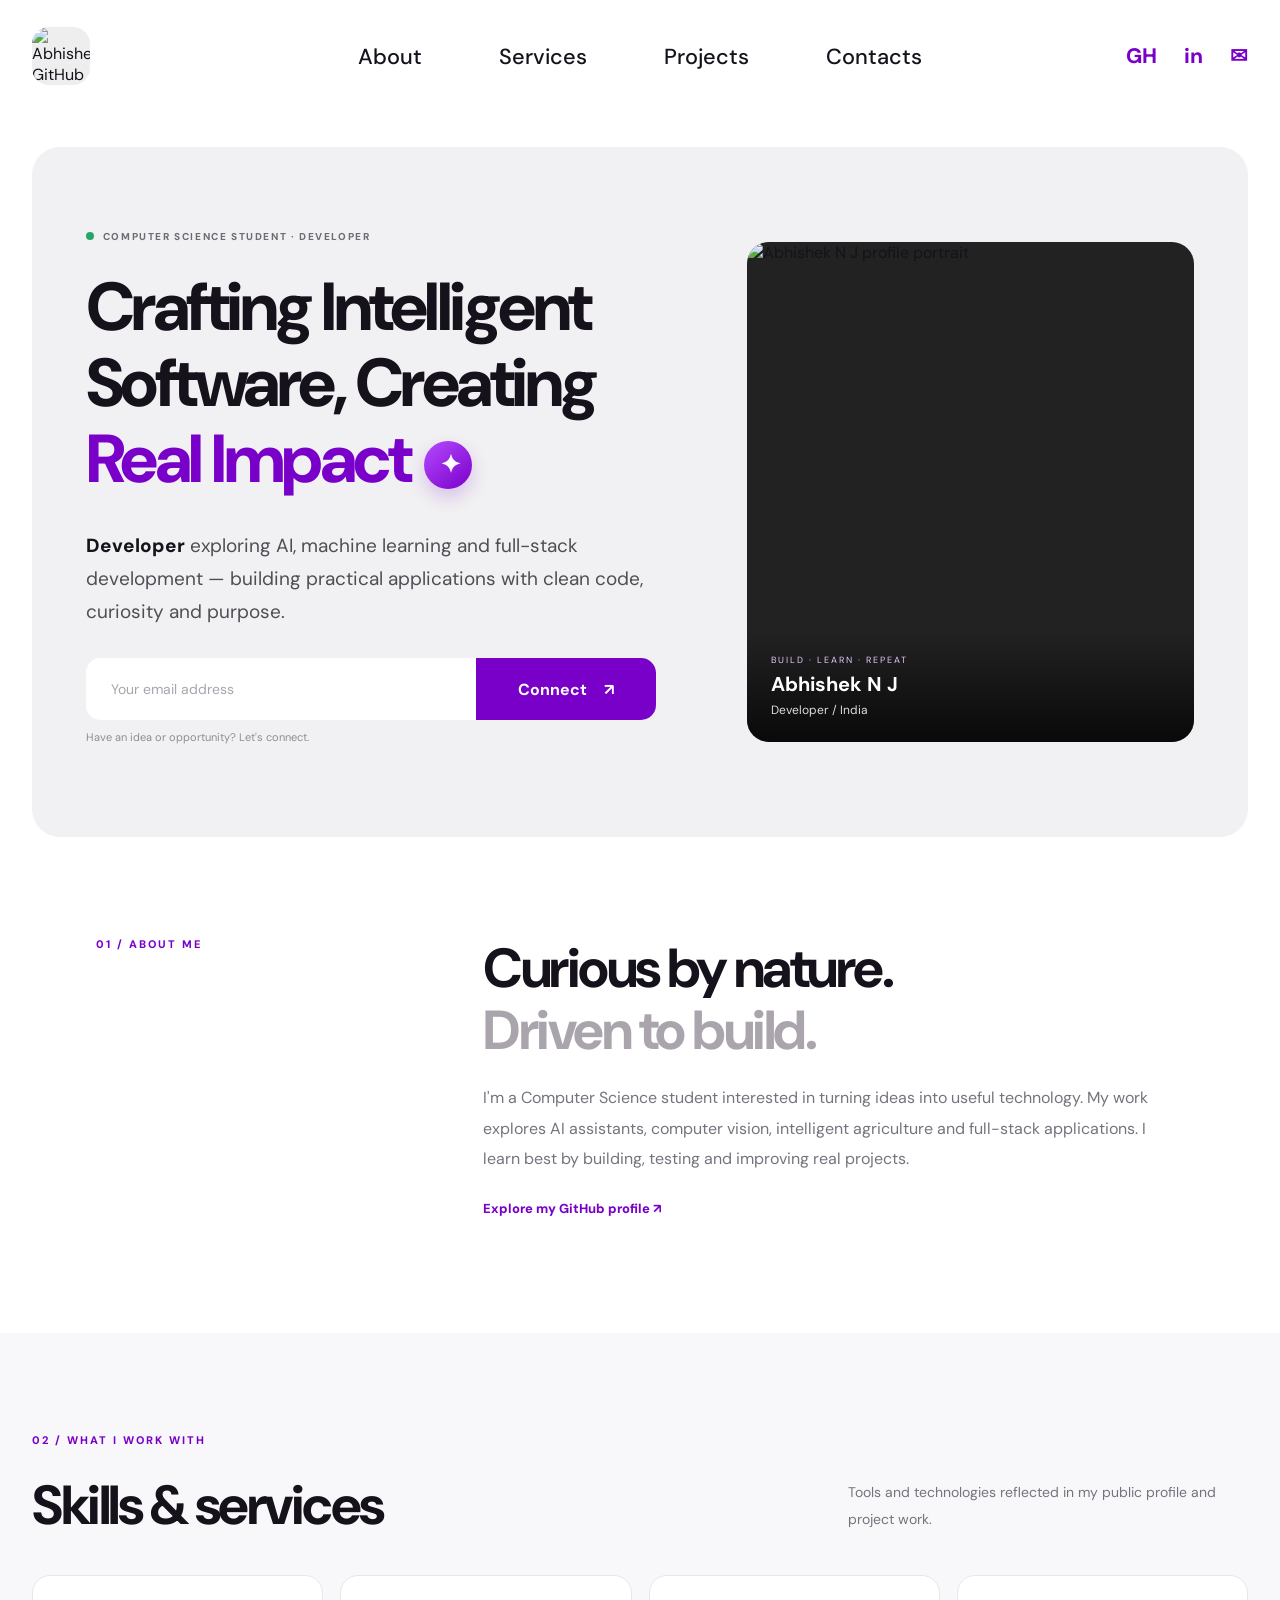
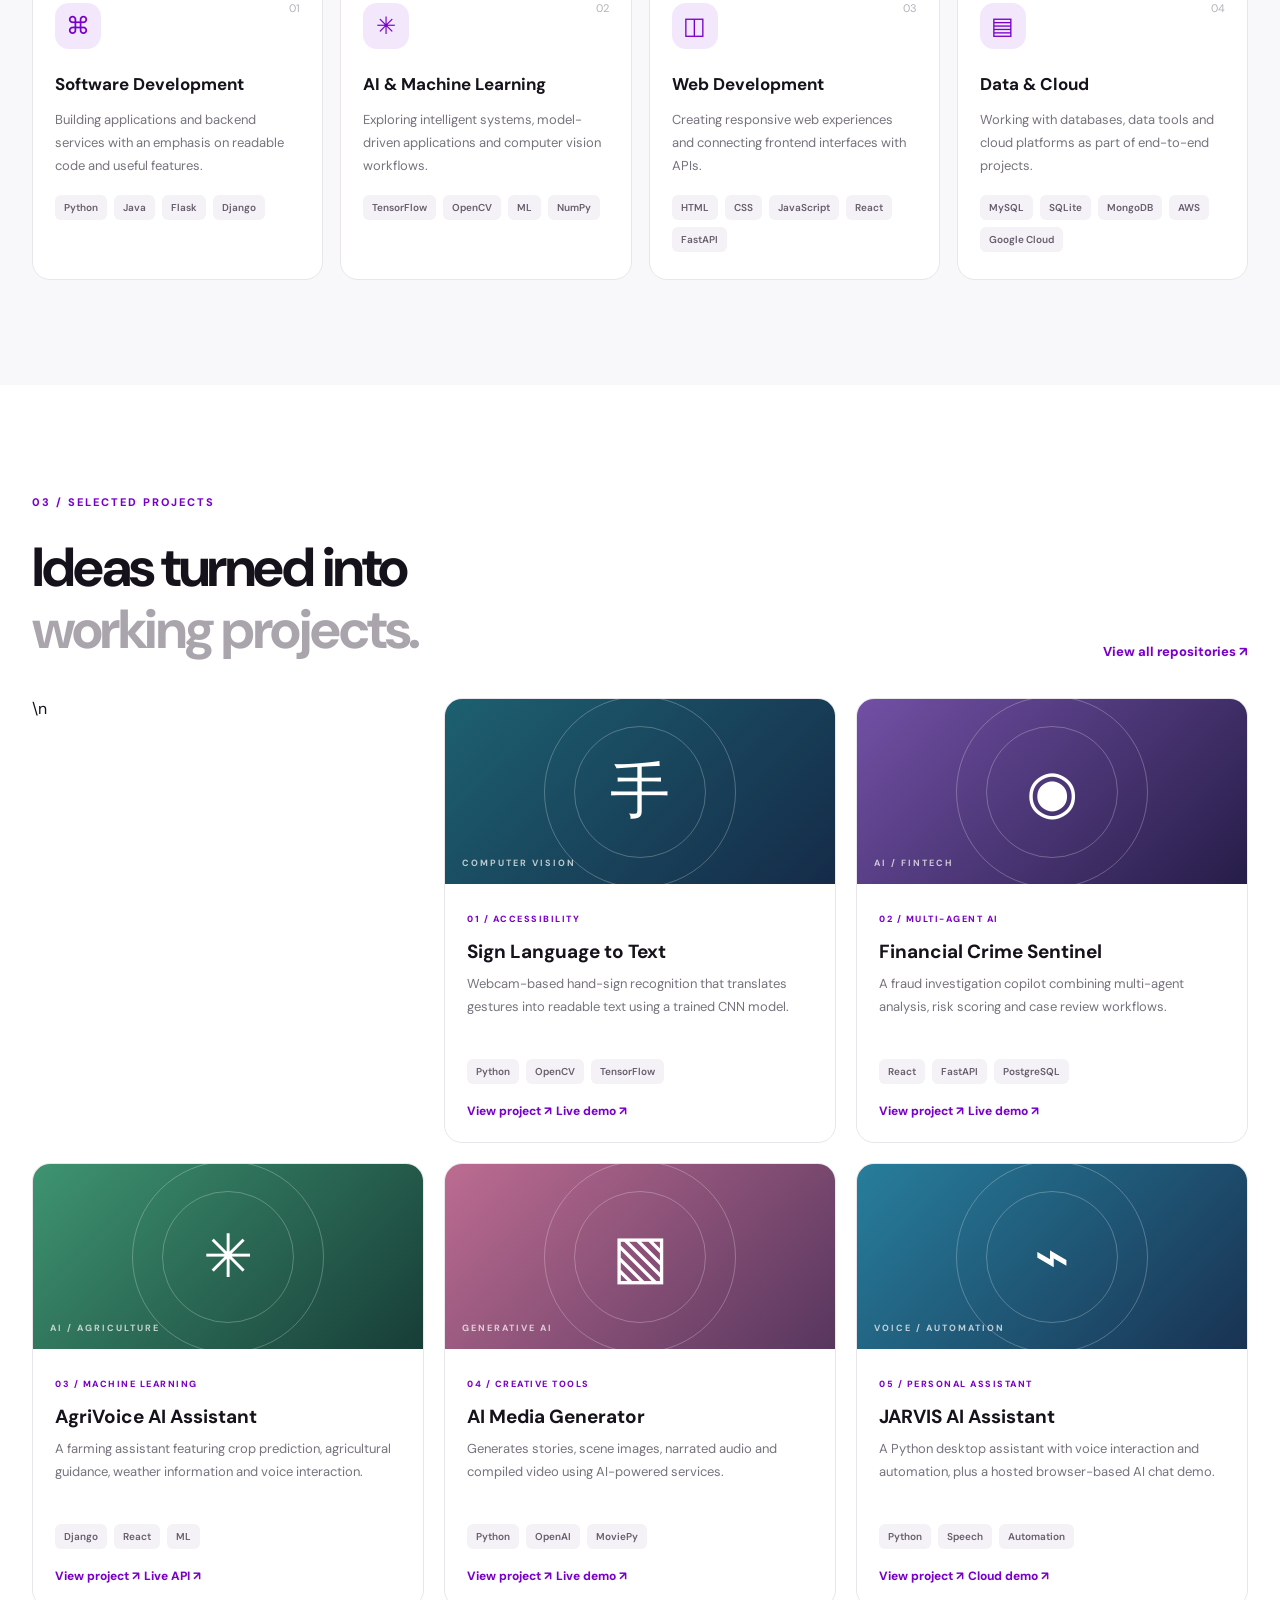
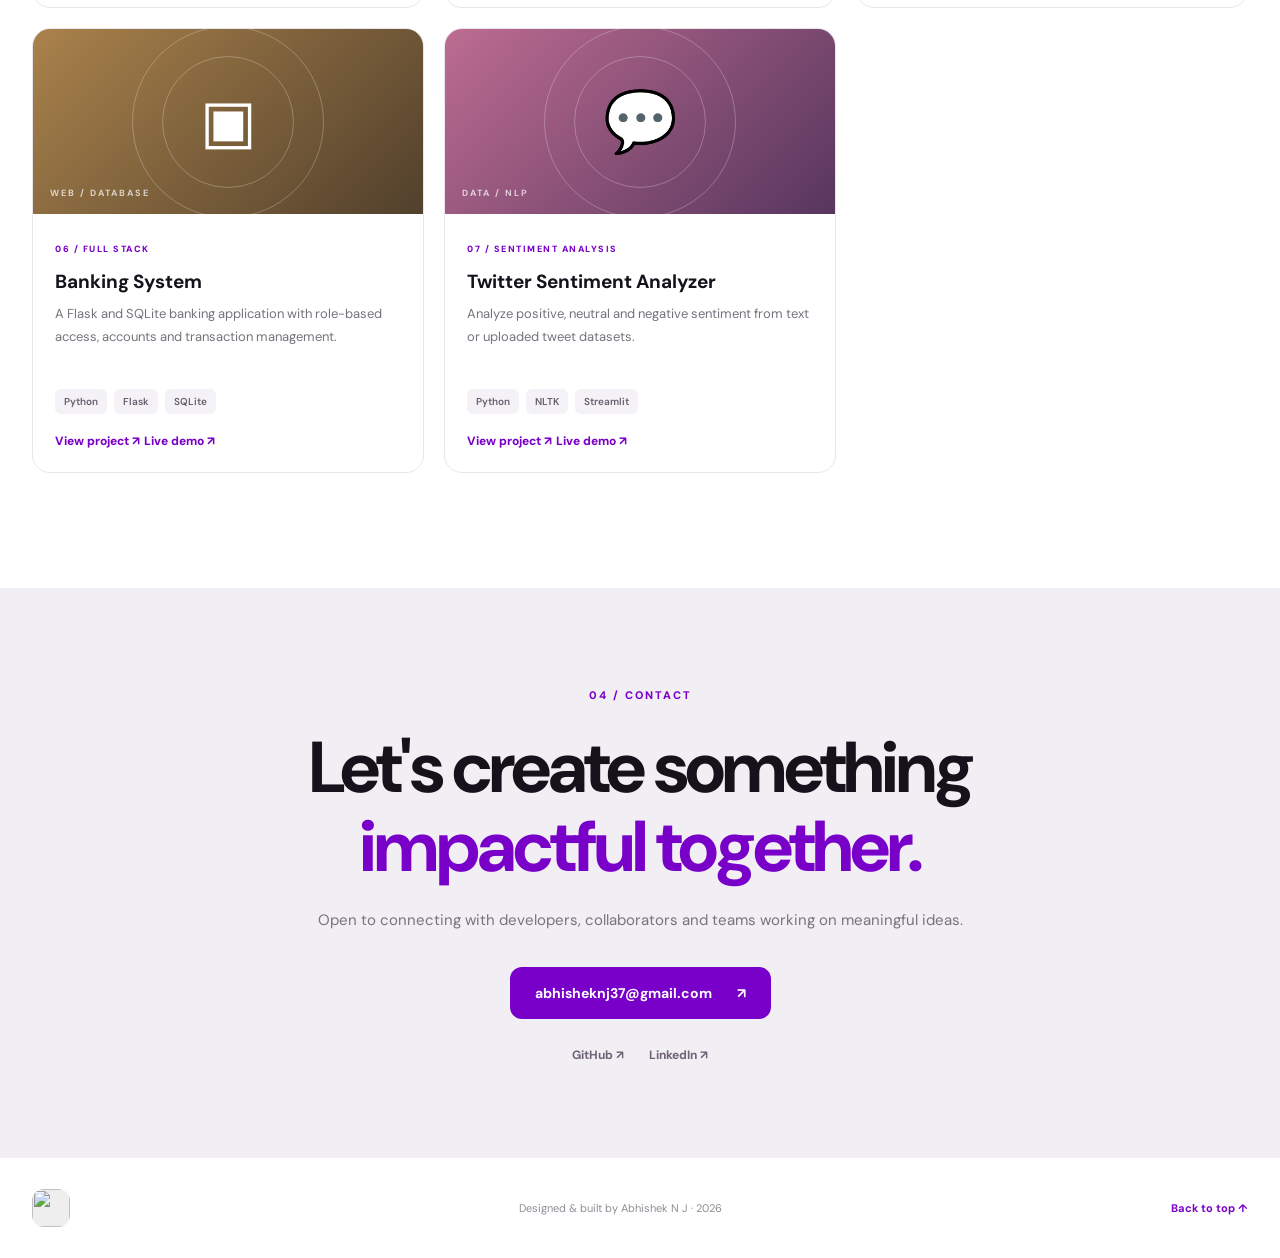
==== index.html @ c2c5f25c "Add live JARVIS cloud chat demo to portfolio" ====
<!DOCTYPE html>
<html lang="en">
<head>
  <meta charset="UTF-8">
  <meta name="viewport" content="width=device-width, initial-scale=1.0">
  <meta name="theme-color" content="#ffffff">
  <meta name="description" content="Abhishek N J — Computer Science student and developer building AI-powered applications and useful software.">
  <title>Abhishek N J — Developer Portfolio</title>
  <link rel="preconnect" href="https://fonts.googleapis.com">
  <link rel="preconnect" href="https://fonts.gstatic.com" crossorigin>
  <link href="https://fonts.googleapis.com/css2?family=DM+Sans:wght@400;500;600;700;800&display=swap" rel="stylesheet">
  <link rel="stylesheet" href="style.css">
</head>
<body>
<header class="site-header">
  <nav class="nav container">
    <a class="avatar-link" href="#home" aria-label="Home"><img src="https://github.com/abhisheknj37.png" alt="Abhishek GitHub profile picture"></a>
    <button class="menu-toggle" id="menuToggle" aria-label="Toggle navigation">☰</button>
    <div class="nav-links" id="navLinks">
      <a href="#about">About</a><a href="#services">Services</a><a href="#projects">Projects</a><a href="#contact">Contacts</a>
    </div>
    <div class="social-links">
      <a href="https://github.com/abhisheknj37" target="_blank" rel="noreferrer" aria-label="GitHub">GH</a>
      <a href="https://www.linkedin.com/in/abhishek-n-j-4918b7273/" target="_blank" rel="noreferrer" aria-label="LinkedIn">in</a>
      <a href="mailto:abhisheknj37@gmail.com" aria-label="Email">✉</a>
    </div>
  </nav>
</header>
<main>
  <section class="hero container" id="home">
    <div class="hero-copy">
      <div class="availability"><span></span> COMPUTER SCIENCE STUDENT · DEVELOPER</div>
      <h1>Crafting Intelligent<br>Software, Creating<br><em>Real Impact</em><span class="sparkle">✦</span></h1>
      <p class="intro"><strong>Developer</strong> exploring AI, machine learning and full-stack development — building practical applications with clean code, curiosity and purpose.</p>
      <form class="connect-form" id="connectForm">
        <label class="sr-only" for="emailInput">Your email address</label>
        <input id="emailInput" type="email" placeholder="Your email address" required>
        <button type="submit">Connect <span>↗</span></button>
      </form>
      <p class="form-note" id="formNote">Have an idea or opportunity? Let's connect.</p>
    </div>
    <div class="portrait-wrap">
      <img class="portrait" src="https://github.com/abhisheknj37.png" alt="Abhishek N J profile portrait">
      <div class="portrait-caption"><span>BUILD · LEARN · REPEAT</span><b>Abhishek N J</b><small>Developer / India</small></div>
    </div>
  </section>

  <section class="intro-strip container" id="about">
    <span class="section-kicker">01 / ABOUT ME</span>
    <div><h2>Curious by nature.<br><span>Driven to build.</span></h2><p>I'm a Computer Science student interested in turning ideas into useful technology. My work explores AI assistants, computer vision, intelligent agriculture and full-stack applications. I learn best by building, testing and improving real projects.</p><a class="inline-link" href="https://github.com/abhisheknj37" target="_blank" rel="noreferrer">Explore my GitHub profile ↗</a></div>
  </section>

  <section class="services-section" id="services">
    <div class="container">
      <span class="section-kicker">02 / WHAT I WORK WITH</span>
      <div class="section-title-row"><h2>Skills & services</h2><p>Tools and technologies reflected in my public profile and project work.</p></div>
      <div class="service-grid">
        <article class="service-card"><span class="service-number">01</span><div class="service-icon">⌘</div><h3>Software Development</h3><p>Building applications and backend services with an emphasis on readable code and useful features.</p><div class="pills"><span>Python</span><span>Java</span><span>Flask</span><span>Django</span></div></article>
        <article class="service-card"><span class="service-number">02</span><div class="service-icon">✳</div><h3>AI & Machine Learning</h3><p>Exploring intelligent systems, model-driven applications and computer vision workflows.</p><div class="pills"><span>TensorFlow</span><span>OpenCV</span><span>ML</span><span>NumPy</span></div></article>
        <article class="service-card"><span class="service-number">03</span><div class="service-icon">◫</div><h3>Web Development</h3><p>Creating responsive web experiences and connecting frontend interfaces with APIs.</p><div class="pills"><span>HTML</span><span>CSS</span><span>JavaScript</span><span>React</span><span>FastAPI</span></div></article>
        <article class="service-card"><span class="service-number">04</span><div class="service-icon">▤</div><h3>Data & Cloud</h3><p>Working with databases, data tools and cloud platforms as part of end-to-end projects.</p><div class="pills"><span>MySQL</span><span>SQLite</span><span>MongoDB</span><span>AWS</span><span>Google Cloud</span></div></article>
      </div>
    </div>
  </section>

  <section class="projects-section container" id="projects">
    <span class="section-kicker">03 / SELECTED PROJECTS</span>
    <div class="section-title-row"><h2>Ideas turned into<br><span>working projects.</span></h2><a class="inline-link" href="https://github.com/abhisheknj37?tab=repositories" target="_blank" rel="noreferrer">View all repositories ↗</a></div>
    <div class="project-grid">\n      

      <article class="project-card"><div class="project-visual visual-sign"><span>手</span><small>COMPUTER VISION</small></div><div class="project-info"><span class="project-index">01 / ACCESSIBILITY</span><h3>Sign Language to Text</h3><p>Webcam-based hand-sign recognition that translates gestures into readable text using a trained CNN model.</p><div class="pills"><span>Python</span><span>OpenCV</span><span>TensorFlow</span></div><a href="https://github.com/abhisheknj37/sign-to-text-translator" target="_blank" rel="noreferrer">View project ↗</a> <a href="https://sign-to-text-translator.onrender.com" target="_blank" rel="noreferrer">Live demo ↗</a></div></article>
      <article class="project-card"><div class="project-visual visual-fraud"><span>◉</span><small>AI / FINTECH</small></div><div class="project-info"><span class="project-index">02 / MULTI-AGENT AI</span><h3>Financial Crime Sentinel</h3><p>A fraud investigation copilot combining multi-agent analysis, risk scoring and case review workflows.</p><div class="pills"><span>React</span><span>FastAPI</span><span>PostgreSQL</span></div><a href="https://github.com/abhisheknj37/Multi-Agent-Fraud-Investigation-Copilot" target="_blank" rel="noreferrer">View project ↗</a> <a href="https://financial-crime-sentinel.onrender.com" target="_blank" rel="noreferrer">Live demo ↗</a></div></article>
      <article class="project-card"><div class="project-visual visual-agri"><span>✳</span><small>AI / AGRICULTURE</small></div><div class="project-info"><span class="project-index">03 / MACHINE LEARNING</span><h3>AgriVoice AI Assistant</h3><p>A farming assistant featuring crop prediction, agricultural guidance, weather information and voice interaction.</p><div class="pills"><span>Django</span><span>React</span><span>ML</span></div><a href="https://github.com/abhisheknj37/AgriVoice-Ai-assistent" target="_blank" rel="noreferrer">View project ↗</a> <a href="https://agrivoice-api-5jh2.onrender.com" target="_blank" rel="noreferrer">Live API ↗</a></div></article>
      <article class="project-card"><div class="project-visual visual-media"><span>▧</span><small>GENERATIVE AI</small></div><div class="project-info"><span class="project-index">04 / CREATIVE TOOLS</span><h3>AI Media Generator</h3><p>Generates stories, scene images, narrated audio and compiled video using AI-powered services.</p><div class="pills"><span>Python</span><span>OpenAI</span><span>MoviePy</span></div><a href="https://github.com/abhisheknj37/AI-Media-Generator" target="_blank" rel="noreferrer">View project ↗</a> <a href="https://ai-media-generator-m12x.onrender.com" target="_blank" rel="noreferrer">Live demo ↗</a></div></article>
      <article class="project-card"><div class="project-visual visual-jarvis"><span>⌁</span><small>VOICE / AUTOMATION</small></div><div class="project-info"><span class="project-index">05 / PERSONAL ASSISTANT</span><h3>JARVIS AI Assistant</h3><p>A Python desktop assistant with voice interaction and automation, plus a hosted browser-based AI chat demo.</p><div class="pills"><span>Python</span><span>Speech</span><span>Automation</span></div><a href="https://github.com/abhisheknj37/jarvis-ai-assistant-main" target="_blank" rel="noreferrer">View project ↗</a> <a href="https://jarvis-ai-assistant-ngm4.onrender.com" target="_blank" rel="noreferrer">Cloud demo ↗</a></div></article>
      <article class="project-card"><div class="project-visual visual-bank"><span>▣</span><small>WEB / DATABASE</small></div><div class="project-info"><span class="project-index">06 / FULL STACK</span><h3>Banking System</h3><p>A Flask and SQLite banking application with role-based access, accounts and transaction management.</p><div class="pills"><span>Python</span><span>Flask</span><span>SQLite</span></div><a href="https://github.com/abhisheknj37/banking_system_database-mini-project" target="_blank" rel="noreferrer">View project ↗</a> <a href="https://smart-banking-system-p8oc.onrender.com" target="_blank" rel="noreferrer">Live demo ↗</a></div></article>
      <article class="project-card"><div class="project-visual visual-media"><span>💬</span><small>DATA / NLP</small></div><div class="project-info"><span class="project-index">07 / SENTIMENT ANALYSIS</span><h3>Twitter Sentiment Analyzer</h3><p>Analyze positive, neutral and negative sentiment from text or uploaded tweet datasets.</p><div class="pills"><span>Python</span><span>NLTK</span><span>Streamlit</span></div><a href="https://github.com/abhisheknj37/twitter-sentiment-analysis" target="_blank" rel="noreferrer">View project ↗</a> <a href="https://twitter-sentiment-analysis-ovp6.onrender.com" target="_blank" rel="noreferrer">Live demo ↗</a></div></article>

    </div>
  </section>

  <section class="contact-section" id="contact"><div class="container contact-inner"><span class="section-kicker">04 / CONTACT</span><h2>Let's create something<br><em>impactful together.</em></h2><p>Open to connecting with developers, collaborators and teams working on meaningful ideas.</p><a class="contact-button" href="mailto:abhisheknj37@gmail.com">abhisheknj37@gmail.com <span>↗</span></a><div class="contact-socials"><a href="https://github.com/abhisheknj37" target="_blank" rel="noreferrer">GitHub ↗</a><a href="https://www.linkedin.com/in/abhishek-n-j-4918b7273/" target="_blank" rel="noreferrer">LinkedIn ↗</a></div></div></section>
</main>
<footer class="footer container"><a class="avatar-link small-avatar" href="#home"><img src="https://github.com/abhisheknj37.png" alt=""></a><span>Designed & built by Abhishek N J · <span id="year"></span></span><a href="#home">Back to top ↑</a></footer>
<script src="script.js"></script>
</body>
</html>
---- style.css ----
:root{--ink:#15121b;--muted:#77727d;--purple:#7900c9;--purple2:#a12be9;--paper:#fff;--soft:#f1f0f2;--line:#e9e6eb}*{box-sizing:border-box}html{scroll-behavior:smooth;scroll-padding-top:90px}body{margin:0;background:var(--paper);color:var(--ink);font-family:"DM Sans",Arial,sans-serif}a{color:inherit;text-decoration:none}.container{width:min(1240px,calc(100% - 64px));margin:auto}.site-header{background:#fff;position:sticky;top:0;z-index:10}.nav{height:112px;display:grid;grid-template-columns:1fr 2fr 1fr;align-items:center}.avatar-link{width:58px;height:58px;display:block;border-radius:17px;overflow:hidden;background:#eee}.avatar-link img{width:100%;height:100%;object-fit:cover}.nav-links{display:flex;justify-content:center;gap:clamp(28px,6vw,90px)}.nav-links a{font-size:clamp(14px,1.7vw,22px);font-weight:500;transition:color .2s}.nav-links a:hover,.social-links a:hover{color:var(--purple)}.social-links{display:flex;justify-content:flex-end;gap:27px}.social-links a{font-size:21px;font-weight:800;color:var(--purple)}.menu-toggle{display:none}.hero{min-height:690px;border-radius:28px;background:var(--soft);padding:70px 4.2%;display:grid;grid-template-columns:1.15fr .85fr;align-items:center;gap:55px;margin-top:35px;margin-bottom:100px}.availability{font-size:10px;letter-spacing:1.6px;font-weight:800;color:#706a75;display:flex;align-items:center;gap:9px}.availability span{width:8px;height:8px;background:#29a56a;border-radius:50%}.hero h1{font-size:clamp(43px,5.3vw,72px);line-height:1.12;letter-spacing:-3.5px;margin:26px 0 32px;font-weight:800}.hero h1 em,.contact-inner h2 em{font-style:normal;color:var(--purple)}.sparkle{display:inline-grid;place-items:center;margin-left:15px;width:48px;height:48px;border-radius:50%;font-size:25px;color:#fff;background:linear-gradient(140deg,#b54aff,#7900c9);vertical-align:middle;box-shadow:0 8px 18px #7900c933}.intro{max-width:590px;font-size:clamp(15px,1.5vw,19px);line-height:1.75;color:#514d55;margin:0 0 30px}.intro strong{color:#17131b;font-weight:800}.connect-form{display:flex;max-width:570px;height:62px;border-radius:15px;background:#fff;overflow:hidden}.connect-form input{min-width:0;flex:1;border:0;outline:0;padding:0 25px;font:inherit;font-size:14px}.connect-form input::placeholder{color:#aaa4ae}.connect-form button{border:0;background:var(--purple);color:#fff;padding:0 42px;font:700 16px "DM Sans",sans-serif;cursor:pointer}.connect-form button:hover,.contact-button:hover{background:#5f00a4}.connect-form button span{margin-left:13px}.form-note{font-size:11px;color:#918b95;margin:10px 0}.portrait-wrap{height:500px;min-height:0;position:relative;border-radius:22px;overflow:hidden;background:#222}.portrait{width:100%;height:100%;object-fit:cover;object-position:center 35%;display:block}.portrait-caption{position:absolute;bottom:0;left:0;right:0;padding:24px;background:linear-gradient(transparent,#000b);color:white;display:flex;flex-direction:column;gap:5px}.portrait-caption span{font-size:9px;letter-spacing:2px;color:#e4c9ff}.portrait-caption b{font-size:20px}.portrait-caption small{font-size:12px;color:#ddd}.sr-only{position:absolute;width:1px;height:1px;padding:0;margin:-1px;overflow:hidden;clip:rect(0,0,0,0);white-space:nowrap;border:0}.section-kicker{font-size:11px;letter-spacing:2px;font-weight:800;color:var(--purple)}.intro-strip{display:grid;grid-template-columns:.65fr 1.35fr;gap:50px;padding:0 5% 115px}.intro-strip h2,.section-title-row h2{font-size:clamp(35px,4.3vw,55px);line-height:1.13;letter-spacing:-2.5px;margin:0 0 22px}.intro-strip h2 span,.section-title-row h2 span{color:#aaa5ad}.intro-strip p,.section-title-row>p{max-width:720px;color:var(--muted);font-size:16px;line-height:1.9}.inline-link{display:inline-block;margin-top:10px;color:var(--purple);font-size:13px;font-weight:800}.services-section{background:#f8f7f9;padding:95px 0 105px}.section-title-row{display:flex;align-items:end;justify-content:space-between;gap:40px;margin:25px 0 38px}.section-title-row h2{margin:0}.section-title-row>p{max-width:400px;margin:0 0 4px;font-size:14px}.service-grid{display:grid;grid-template-columns:repeat(4,1fr);gap:17px}.service-card{background:#fff;border:1px solid var(--line);border-radius:18px;padding:27px 22px;position:relative;min-height:275px}.service-number{position:absolute;right:22px;top:25px;color:#b6b0ba;font-size:11px}.service-icon{width:46px;height:46px;display:grid;place-items:center;border-radius:14px;background:#f3e8fb;color:var(--purple);font-size:24px}.service-card h3{font-size:17px;margin:24px 0 10px}.service-card p,.project-info p{font-size:13px;line-height:1.8;color:var(--muted)}.pills{display:flex;flex-wrap:wrap;gap:7px;margin-top:17px}.pills span{background:#f5f2f7;color:#665d6d;padding:6px 9px;border-radius:6px;font-size:10px;font-weight:600}.projects-section{padding-top:105px;padding-bottom:115px}.projects-section .section-title-row{align-items:end}.project-grid{display:grid;grid-template-columns:repeat(3,1fr);gap:20px}.project-card{border:1px solid var(--line);border-radius:18px;overflow:hidden;transition:transform .25s,box-shadow .25s}.project-card:hover{transform:translateY(-5px);box-shadow:0 18px 45px #21112c12}.project-visual{height:185px;display:flex;align-items:center;justify-content:center;position:relative;overflow:hidden}.project-visual:before,.project-visual:after{content:"";position:absolute;width:190px;height:190px;border:1px solid #ffffff40;border-radius:50%}.project-visual:after{width:130px;height:130px}.project-visual>span{font-size:60px;color:#fff;z-index:1}.project-visual small{position:absolute;bottom:15px;left:17px;color:#ffffffb5;font-size:9px;letter-spacing:2px;font-weight:700}.visual-sign{background:linear-gradient(135deg,#1d6070,#152b48)}.visual-fraud{background:linear-gradient(135deg,#7250a5,#261d48)}.visual-agri{background:linear-gradient(135deg,#3e9471,#173d37)}.visual-media{background:linear-gradient(135deg,#bd6c91,#57365e)}.visual-jarvis{background:linear-gradient(135deg,#277e9c,#193252)}.visual-bank{background:linear-gradient(135deg,#aa824b,#51402c)}.project-info{padding:22px}.project-index{font-size:9px;letter-spacing:1.5px;color:var(--purple);font-weight:800}.project-info h3{font-size:19px;margin:12px 0 8px}.project-info p{min-height:70px;margin:0}.project-info>a{display:inline-block;color:var(--purple);font-size:12px;font-weight:800;margin-top:19px}.contact-section{background:#f2eff4;padding:95px 0}.contact-inner{text-align:center}.contact-inner h2{font-size:clamp(42px,6vw,72px);letter-spacing:-3px;line-height:1.1;margin:24px 0}.contact-inner>p{color:var(--muted);font-size:15px}.contact-button{display:inline-flex;align-items:center;gap:25px;margin-top:22px;padding:17px 25px;background:var(--purple);color:white;border-radius:12px;font-weight:700;font-size:14px;transition:background .2s}.contact-socials{display:flex;justify-content:center;gap:25px;margin-top:28px}.contact-socials a{font-size:12px;color:#6e6375;font-weight:700}.contact-socials a:hover{color:var(--purple)}.footer{min-height:100px;display:flex;align-items:center;justify-content:space-between;color:#928b96;font-size:11px}.small-avatar{width:38px;height:38px;border-radius:12px}.footer>a:last-child{color:var(--purple);font-weight:700}@media(max-width:950px){.nav{grid-template-columns:1fr 2fr 1fr}.hero{gap:30px;min-height:580px;padding:48px 4%}.portrait-wrap{height:420px}.hero h1{letter-spacing:-2.5px}.service-grid{grid-template-columns:repeat(2,1fr)}.project-grid{grid-template-columns:repeat(2,1fr)}}@media(max-width:650px){.container{width:calc(100% - 34px)}.nav{height:78px;display:flex;justify-content:space-between}.avatar-link{width:46px;height:46px;border-radius:14px}.menu-toggle{display:block;border:0;background:transparent;font-size:25px;color:var(--purple);margin-left:auto;margin-right:20px}.nav-links{display:none;position:absolute;top:78px;left:0;right:0;background:#fff;padding:24px;box-shadow:0 15px 20px #0000000c;flex-direction:column;gap:20px}.nav-links.open{display:flex}.social-links{gap:16px}.social-links a{font-size:17px}.hero{grid-template-columns:1fr;margin-top:12px;margin-bottom:70px;padding:43px 23px 25px;border-radius:20px;gap:28px}.hero h1{font-size:clamp(39px,11vw,54px);letter-spacing:-2.6px;margin:21px 0}.sparkle{width:34px;height:34px;font-size:18px;margin-left:5px}.intro{font-size:14px}.connect-form{height:54px}.connect-form input{padding:0 14px;font-size:12px}.connect-form button{padding:0 18px;font-size:13px}.portrait-wrap{height:370px;border-radius:16px}.intro-strip{grid-template-columns:1fr;gap:24px;padding:0 5% 75px}.intro-strip h2,.section-title-row h2{font-size:39px}.intro-strip p{font-size:14px}.services-section,.contact-section{padding:70px 0}.section-title-row{display:block;margin:20px 0 28px}.section-title-row>p{font-size:13px;margin-top:15px}.service-grid{grid-template-columns:1fr}.service-card{min-height:0;padding:23px}.projects-section{padding-top:75px;padding-bottom:75px}.project-grid{grid-template-columns:1fr}.project-visual{height:165px}.project-info p{min-height:0}.contact-inner h2{font-size:44px;letter-spacing:-2px}.contact-inner>p{font-size:13px;line-height:1.8}.footer{gap:12px;min-height:90px;flex-wrap:wrap}.footer>span{font-size:10px}.small-avatar{width:34px;height:34px}}
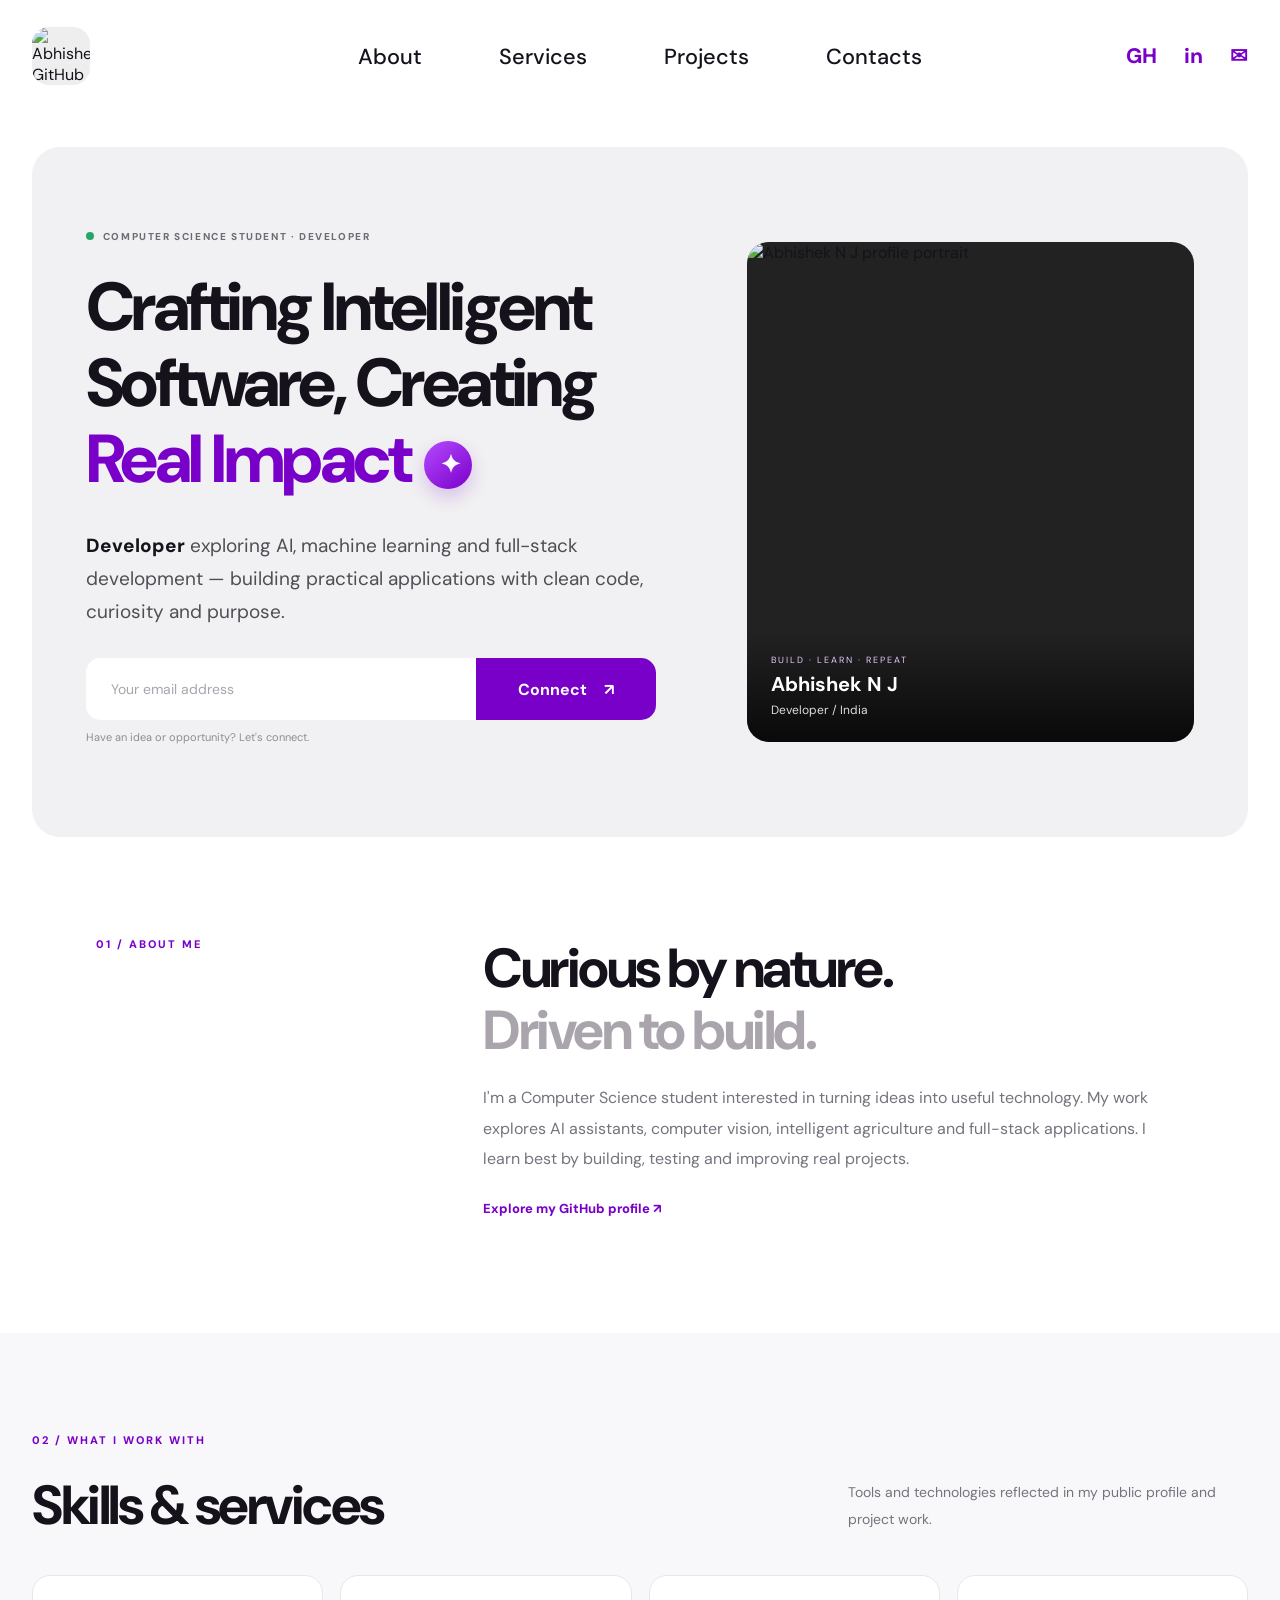
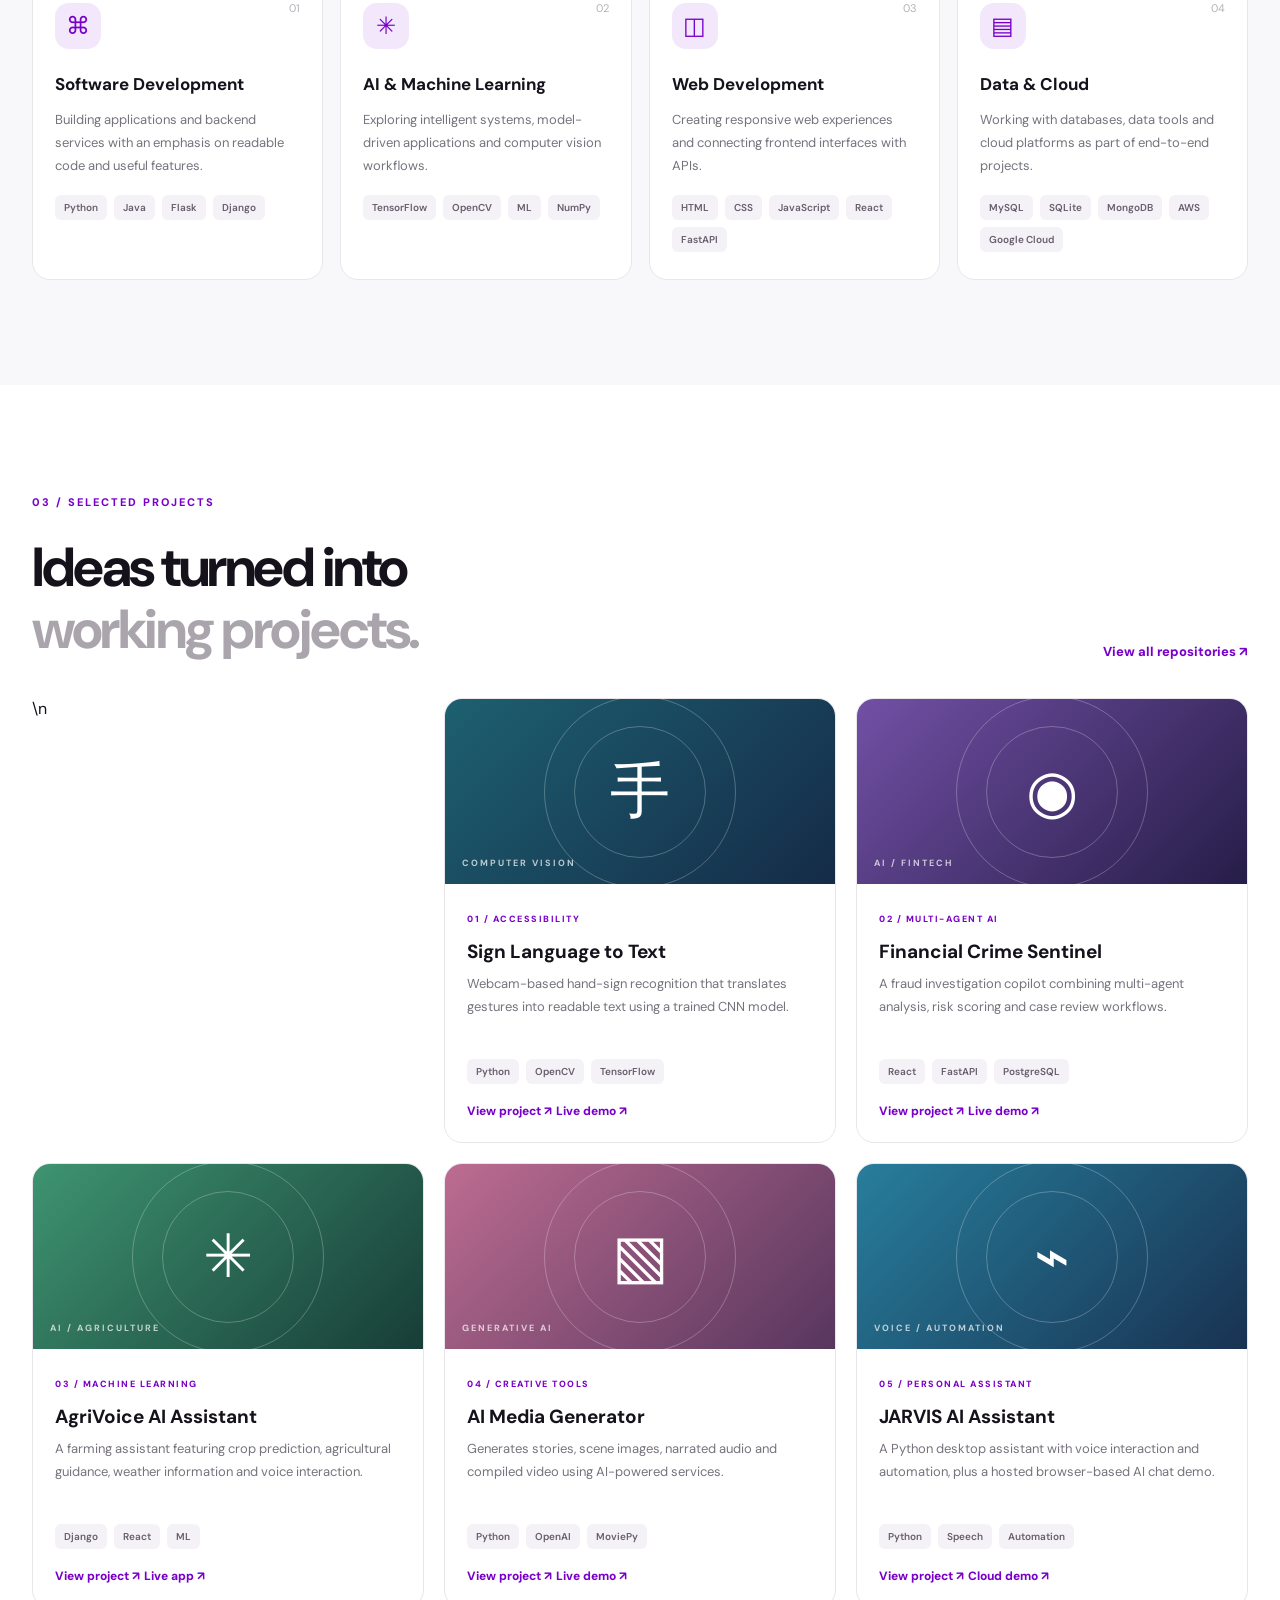
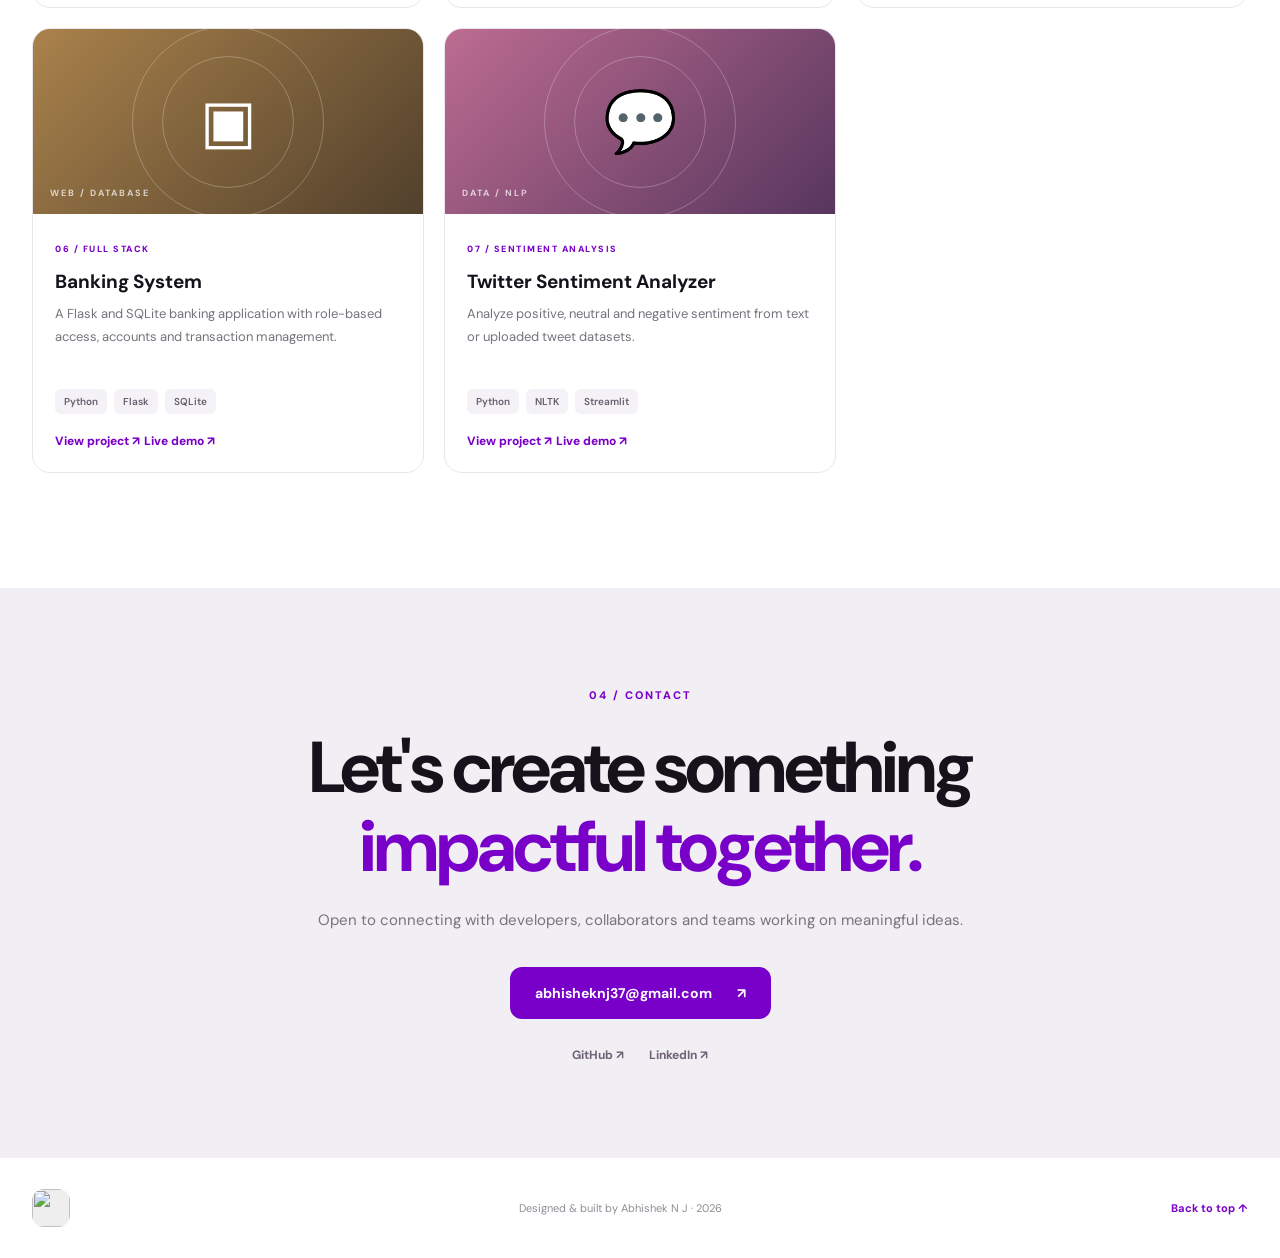
==== commit 9ac6b360: "Update AgriVoice portfolio link to live app" ====
--- a/index.html
+++ b/index.html
@@ -70,7 +70,7 @@
 
       <article class="project-card"><div class="project-visual visual-sign"><span>手</span><small>COMPUTER VISION</small></div><div class="project-info"><span class="project-index">01 / ACCESSIBILITY</span><h3>Sign Language to Text</h3><p>Webcam-based hand-sign recognition that translates gestures into readable text using a trained CNN model.</p><div class="pills"><span>Python</span><span>OpenCV</span><span>TensorFlow</span></div><a href="https://github.com/abhisheknj37/sign-to-text-translator" target="_blank" rel="noreferrer">View project ↗</a> <a href="https://sign-to-text-translator.onrender.com" target="_blank" rel="noreferrer">Live demo ↗</a></div></article>
       <article class="project-card"><div class="project-visual visual-fraud"><span>◉</span><small>AI / FINTECH</small></div><div class="project-info"><span class="project-index">02 / MULTI-AGENT AI</span><h3>Financial Crime Sentinel</h3><p>A fraud investigation copilot combining multi-agent analysis, risk scoring and case review workflows.</p><div class="pills"><span>React</span><span>FastAPI</span><span>PostgreSQL</span></div><a href="https://github.com/abhisheknj37/Multi-Agent-Fraud-Investigation-Copilot" target="_blank" rel="noreferrer">View project ↗</a> <a href="https://financial-crime-sentinel.onrender.com" target="_blank" rel="noreferrer">Live demo ↗</a></div></article>
-      <article class="project-card"><div class="project-visual visual-agri"><span>✳</span><small>AI / AGRICULTURE</small></div><div class="project-info"><span class="project-index">03 / MACHINE LEARNING</span><h3>AgriVoice AI Assistant</h3><p>A farming assistant featuring crop prediction, agricultural guidance, weather information and voice interaction.</p><div class="pills"><span>Django</span><span>React</span><span>ML</span></div><a href="https://github.com/abhisheknj37/AgriVoice-Ai-assistent" target="_blank" rel="noreferrer">View project ↗</a> <a href="https://agrivoice-api-5jh2.onrender.com" target="_blank" rel="noreferrer">Live API ↗</a></div></article>
+      <article class="project-card"><div class="project-visual visual-agri"><span>✳</span><small>AI / AGRICULTURE</small></div><div class="project-info"><span class="project-index">03 / MACHINE LEARNING</span><h3>AgriVoice AI Assistant</h3><p>A farming assistant featuring crop prediction, agricultural guidance, weather information and voice interaction.</p><div class="pills"><span>Django</span><span>React</span><span>ML</span></div><a href="https://github.com/abhisheknj37/AgriVoice-Ai-assistent" target="_blank" rel="noreferrer">View project ↗</a> <a href="https://agrivoice-api-5jh2.onrender.com" target="_blank" rel="noreferrer">Live app ↗</a></div></article>
       <article class="project-card"><div class="project-visual visual-media"><span>▧</span><small>GENERATIVE AI</small></div><div class="project-info"><span class="project-index">04 / CREATIVE TOOLS</span><h3>AI Media Generator</h3><p>Generates stories, scene images, narrated audio and compiled video using AI-powered services.</p><div class="pills"><span>Python</span><span>OpenAI</span><span>MoviePy</span></div><a href="https://github.com/abhisheknj37/AI-Media-Generator" target="_blank" rel="noreferrer">View project ↗</a> <a href="https://ai-media-generator-m12x.onrender.com" target="_blank" rel="noreferrer">Live demo ↗</a></div></article>
       <article class="project-card"><div class="project-visual visual-jarvis"><span>⌁</span><small>VOICE / AUTOMATION</small></div><div class="project-info"><span class="project-index">05 / PERSONAL ASSISTANT</span><h3>JARVIS AI Assistant</h3><p>A Python desktop assistant with voice interaction and automation, plus a hosted browser-based AI chat demo.</p><div class="pills"><span>Python</span><span>Speech</span><span>Automation</span></div><a href="https://github.com/abhisheknj37/jarvis-ai-assistant-main" target="_blank" rel="noreferrer">View project ↗</a> <a href="https://jarvis-ai-assistant-ngm4.onrender.com" target="_blank" rel="noreferrer">Cloud demo ↗</a></div></article>
       <article class="project-card"><div class="project-visual visual-bank"><span>▣</span><small>WEB / DATABASE</small></div><div class="project-info"><span class="project-index">06 / FULL STACK</span><h3>Banking System</h3><p>A Flask and SQLite banking application with role-based access, accounts and transaction management.</p><div class="pills"><span>Python</span><span>Flask</span><span>SQLite</span></div><a href="https://github.com/abhisheknj37/banking_system_database-mini-project" target="_blank" rel="noreferrer">View project ↗</a> <a href="https://smart-banking-system-p8oc.onrender.com" target="_blank" rel="noreferrer">Live demo ↗</a></div></article>
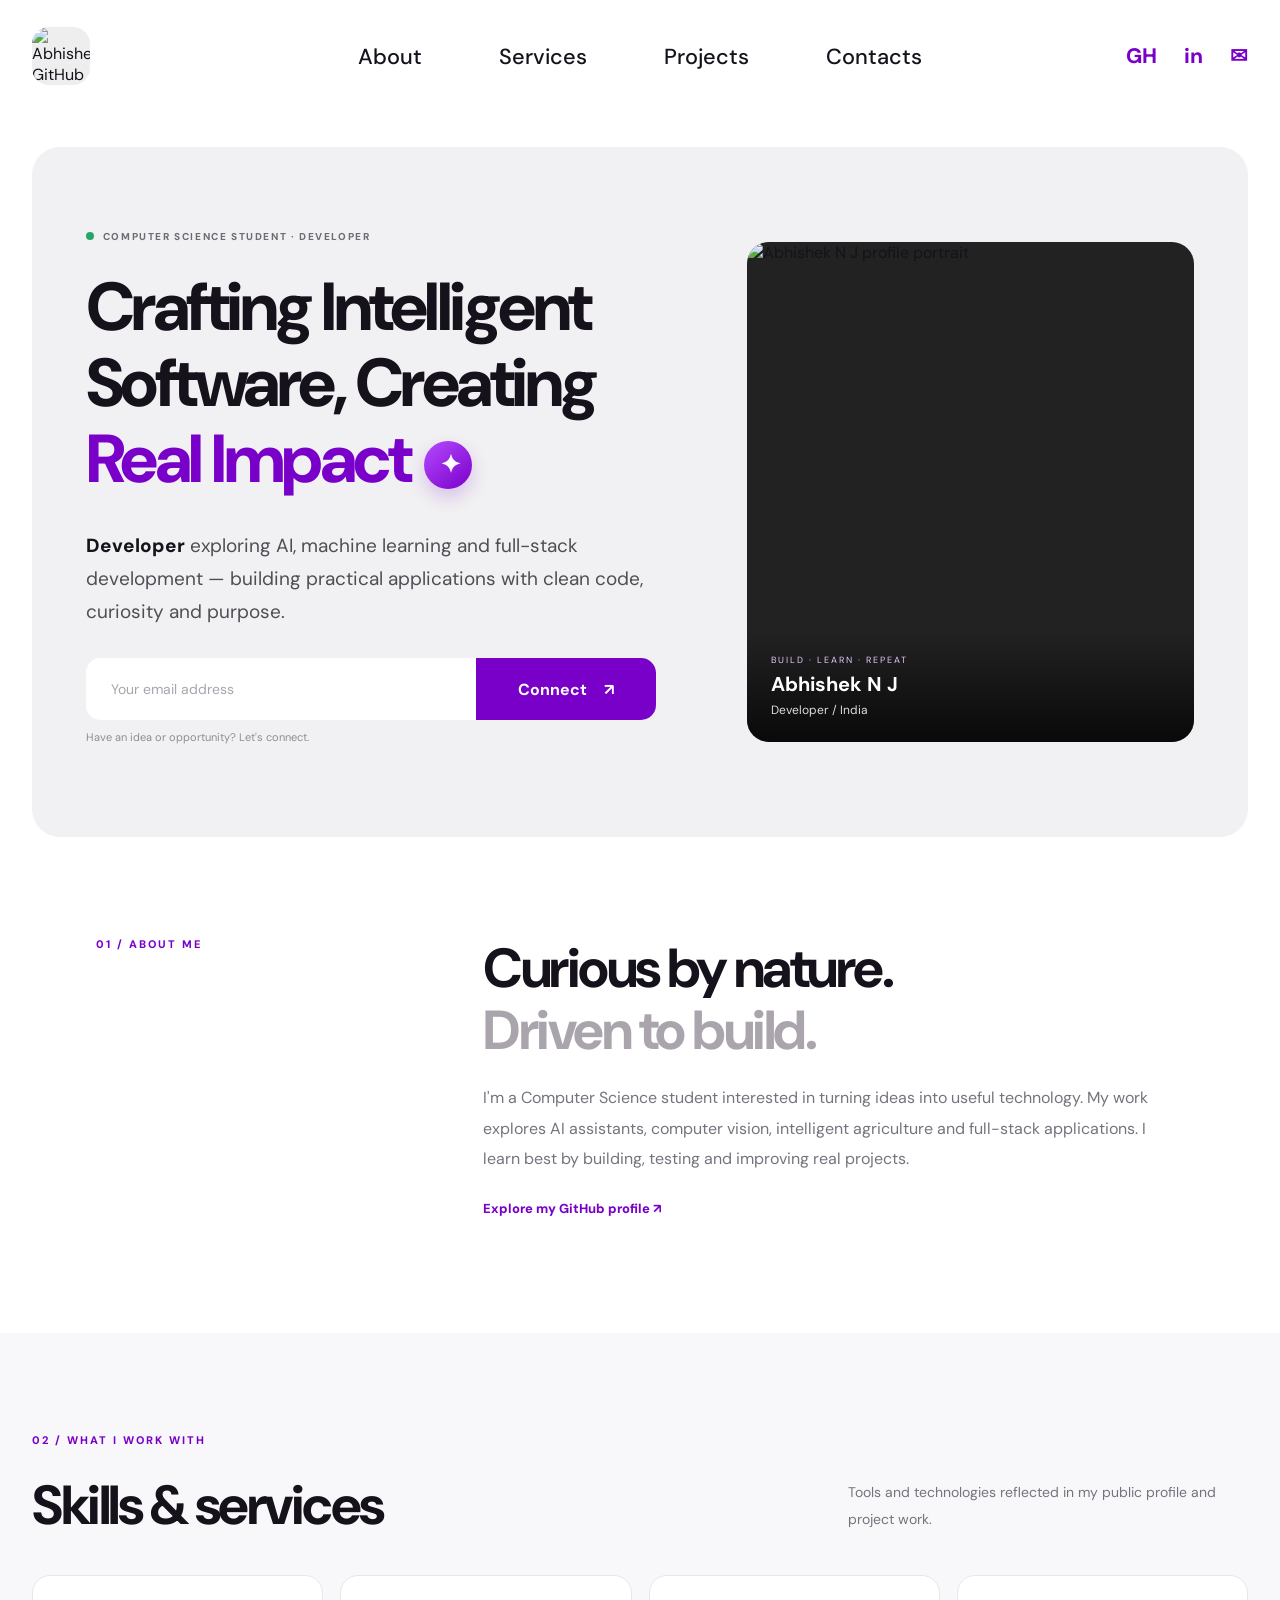
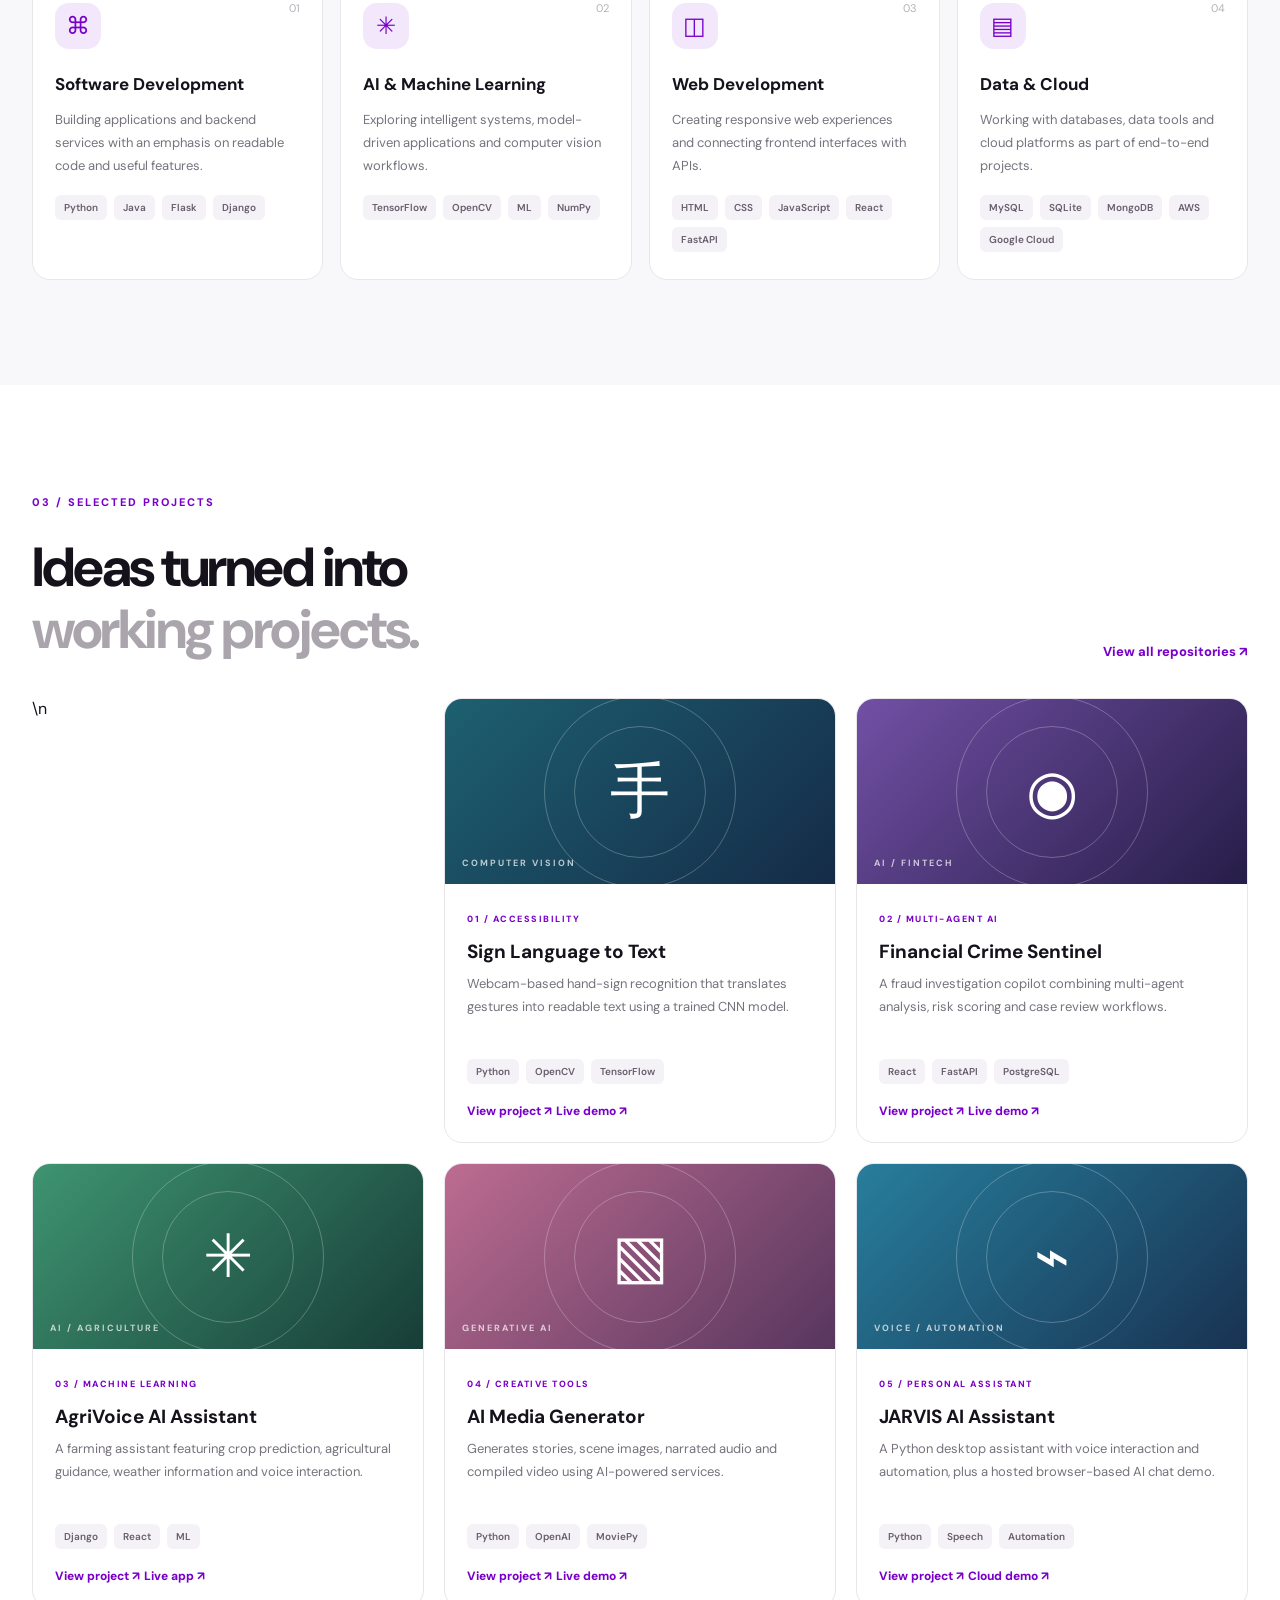
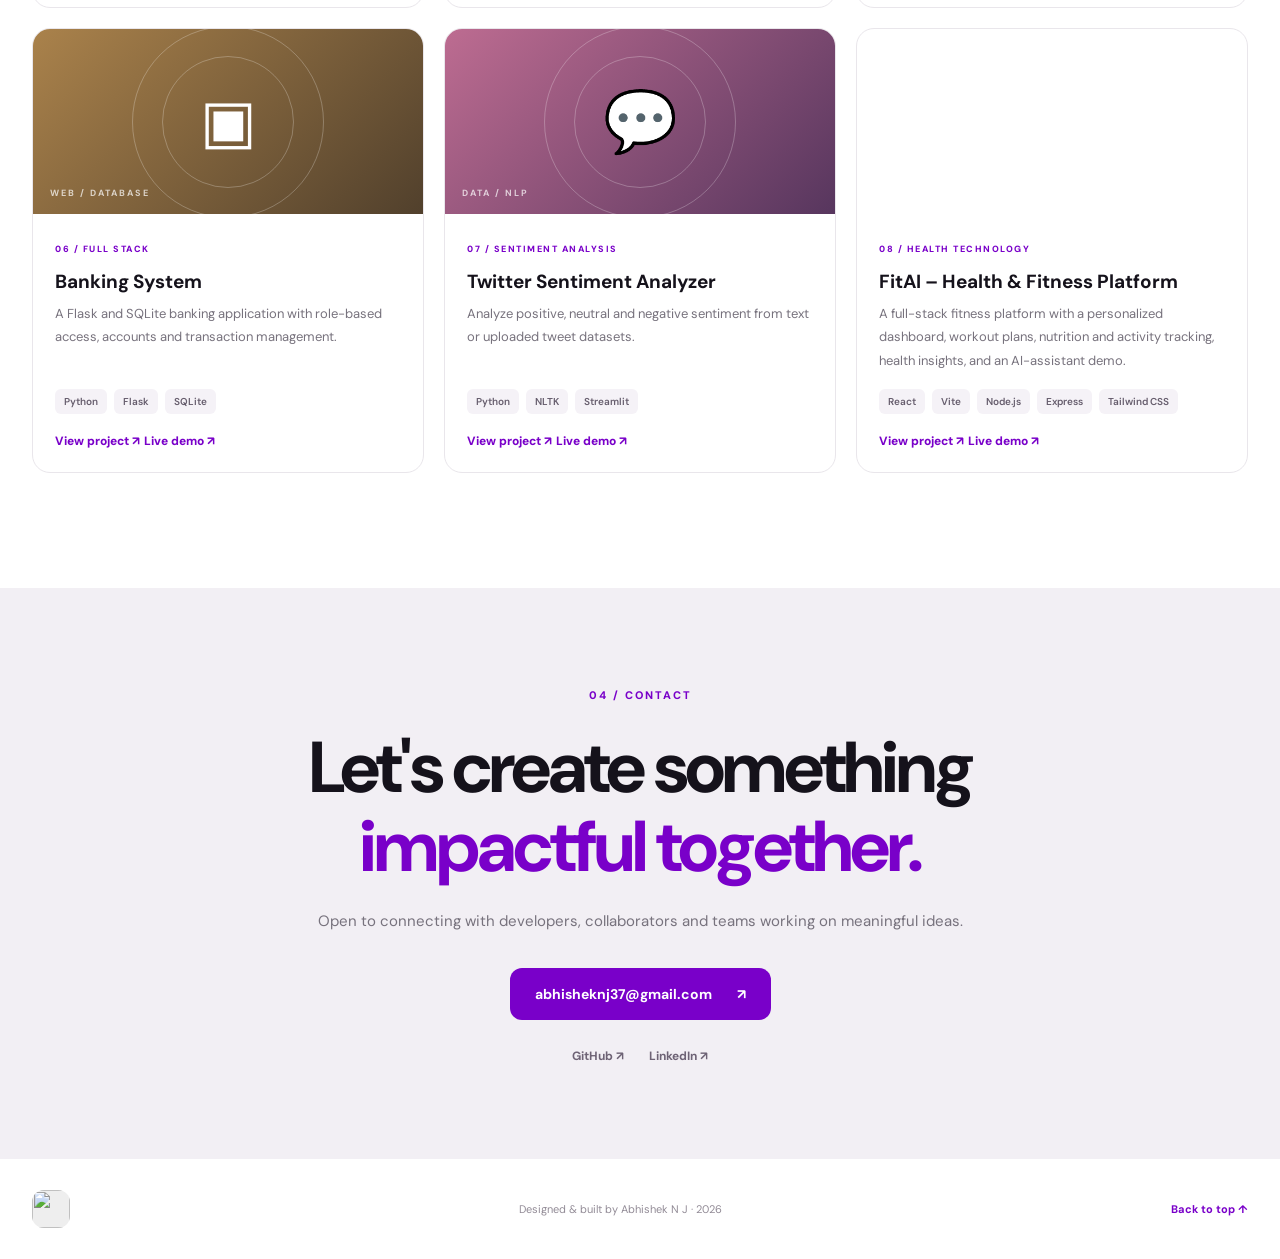
==== commit b2c580da: "Add FitAI to portfolio projects" ====
--- a/index.html
+++ b/index.html
@@ -76,6 +76,7 @@
       <article class="project-card"><div class="project-visual visual-bank"><span>▣</span><small>WEB / DATABASE</small></div><div class="project-info"><span class="project-index">06 / FULL STACK</span><h3>Banking System</h3><p>A Flask and SQLite banking application with role-based access, accounts and transaction management.</p><div class="pills"><span>Python</span><span>Flask</span><span>SQLite</span></div><a href="https://github.com/abhisheknj37/banking_system_database-mini-project" target="_blank" rel="noreferrer">View project ↗</a> <a href="https://smart-banking-system-p8oc.onrender.com" target="_blank" rel="noreferrer">Live demo ↗</a></div></article>
       <article class="project-card"><div class="project-visual visual-media"><span>💬</span><small>DATA / NLP</small></div><div class="project-info"><span class="project-index">07 / SENTIMENT ANALYSIS</span><h3>Twitter Sentiment Analyzer</h3><p>Analyze positive, neutral and negative sentiment from text or uploaded tweet datasets.</p><div class="pills"><span>Python</span><span>NLTK</span><span>Streamlit</span></div><a href="https://github.com/abhisheknj37/twitter-sentiment-analysis" target="_blank" rel="noreferrer">View project ↗</a> <a href="https://twitter-sentiment-analysis-ovp6.onrender.com" target="_blank" rel="noreferrer">Live demo ↗</a></div></article>
 
+      <article class="project-card"><div class="project-visual visual-fitai"><span>✦</span><small>AI / HEALTH & FITNESS</small></div><div class="project-info"><span class="project-index">08 / HEALTH TECHNOLOGY</span><h3>FitAI – Health & Fitness Platform</h3><p>A full-stack fitness platform with a personalized dashboard, workout plans, nutrition and activity tracking, health insights, and an AI-assistant demo.</p><div class="pills"><span>React</span><span>Vite</span><span>Node.js</span><span>Express</span><span>Tailwind CSS</span></div><a href="https://github.com/abhisheknj37/fitai-app" target="_blank" rel="noreferrer">View project ↗</a> <a href="https://fitai-platform.onrender.com" target="_blank" rel="noreferrer">Live demo ↗</a></div></article>
     </div>
   </section>
 
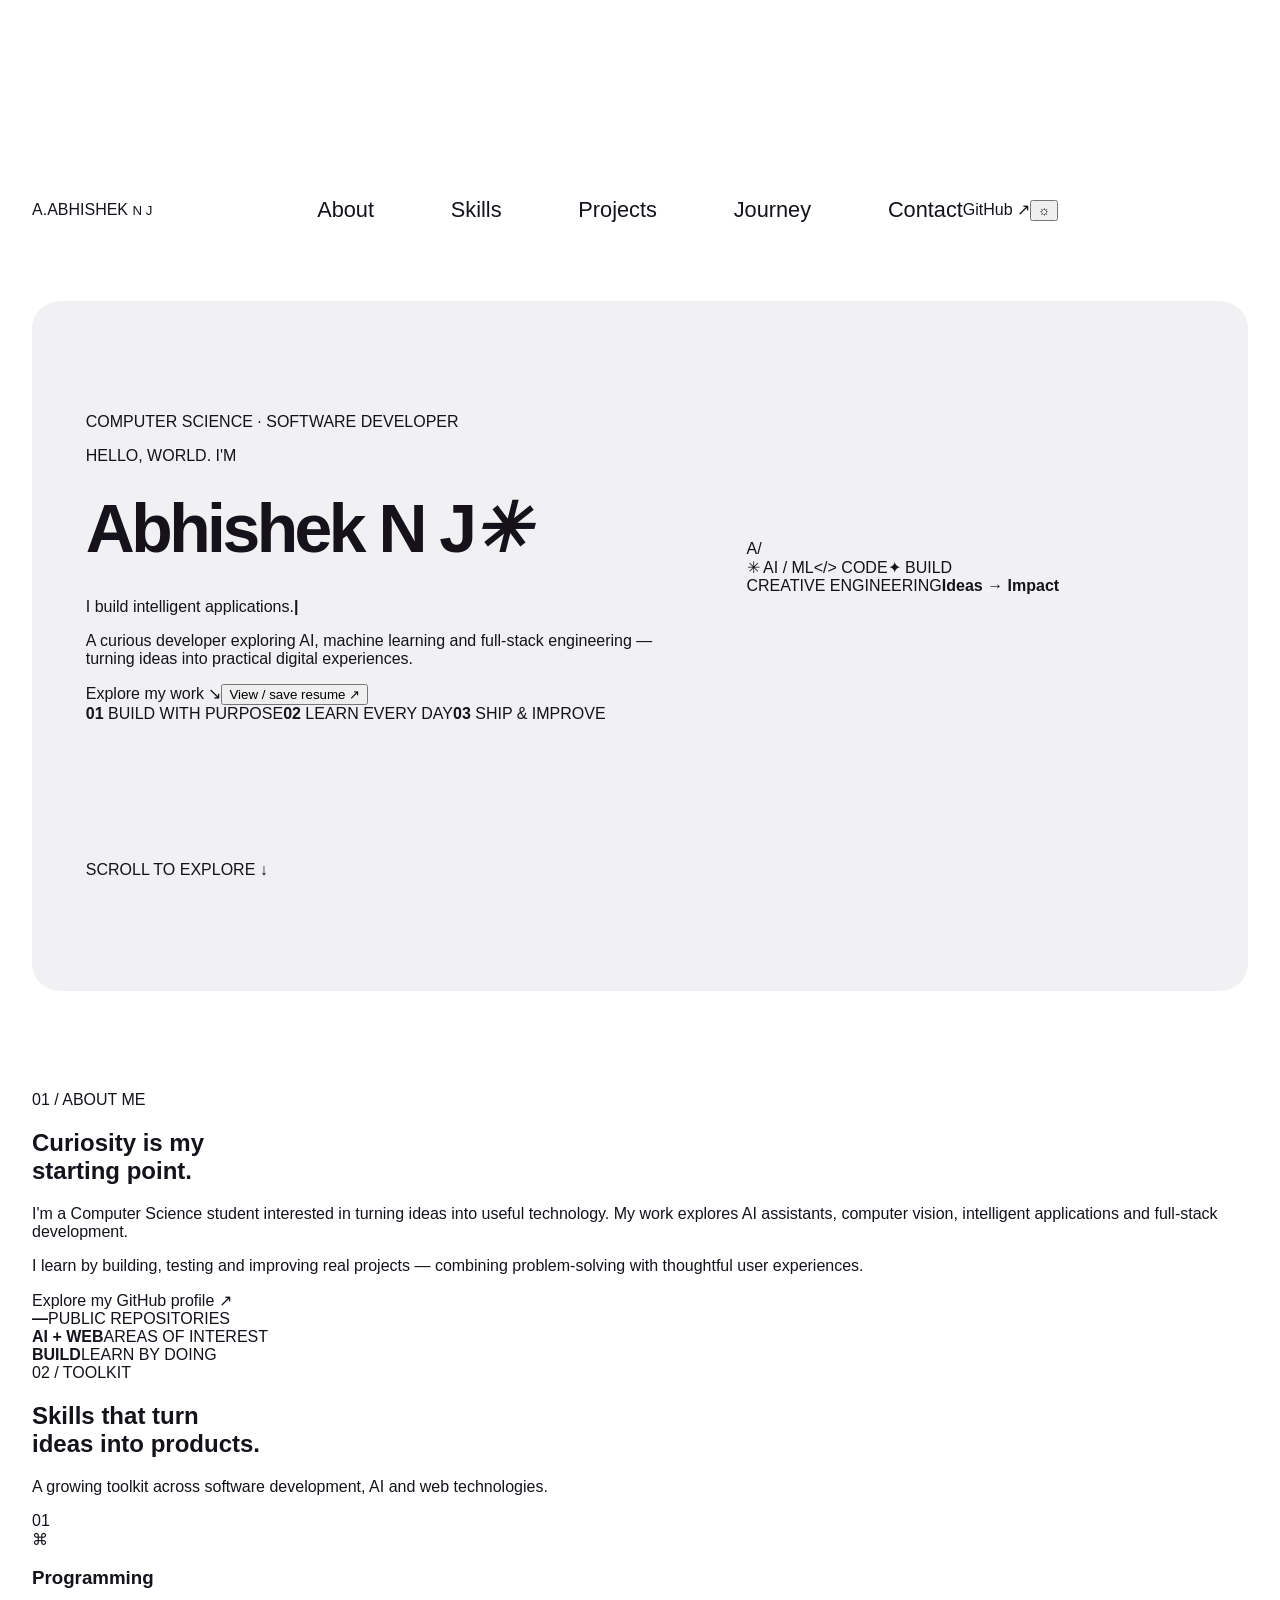
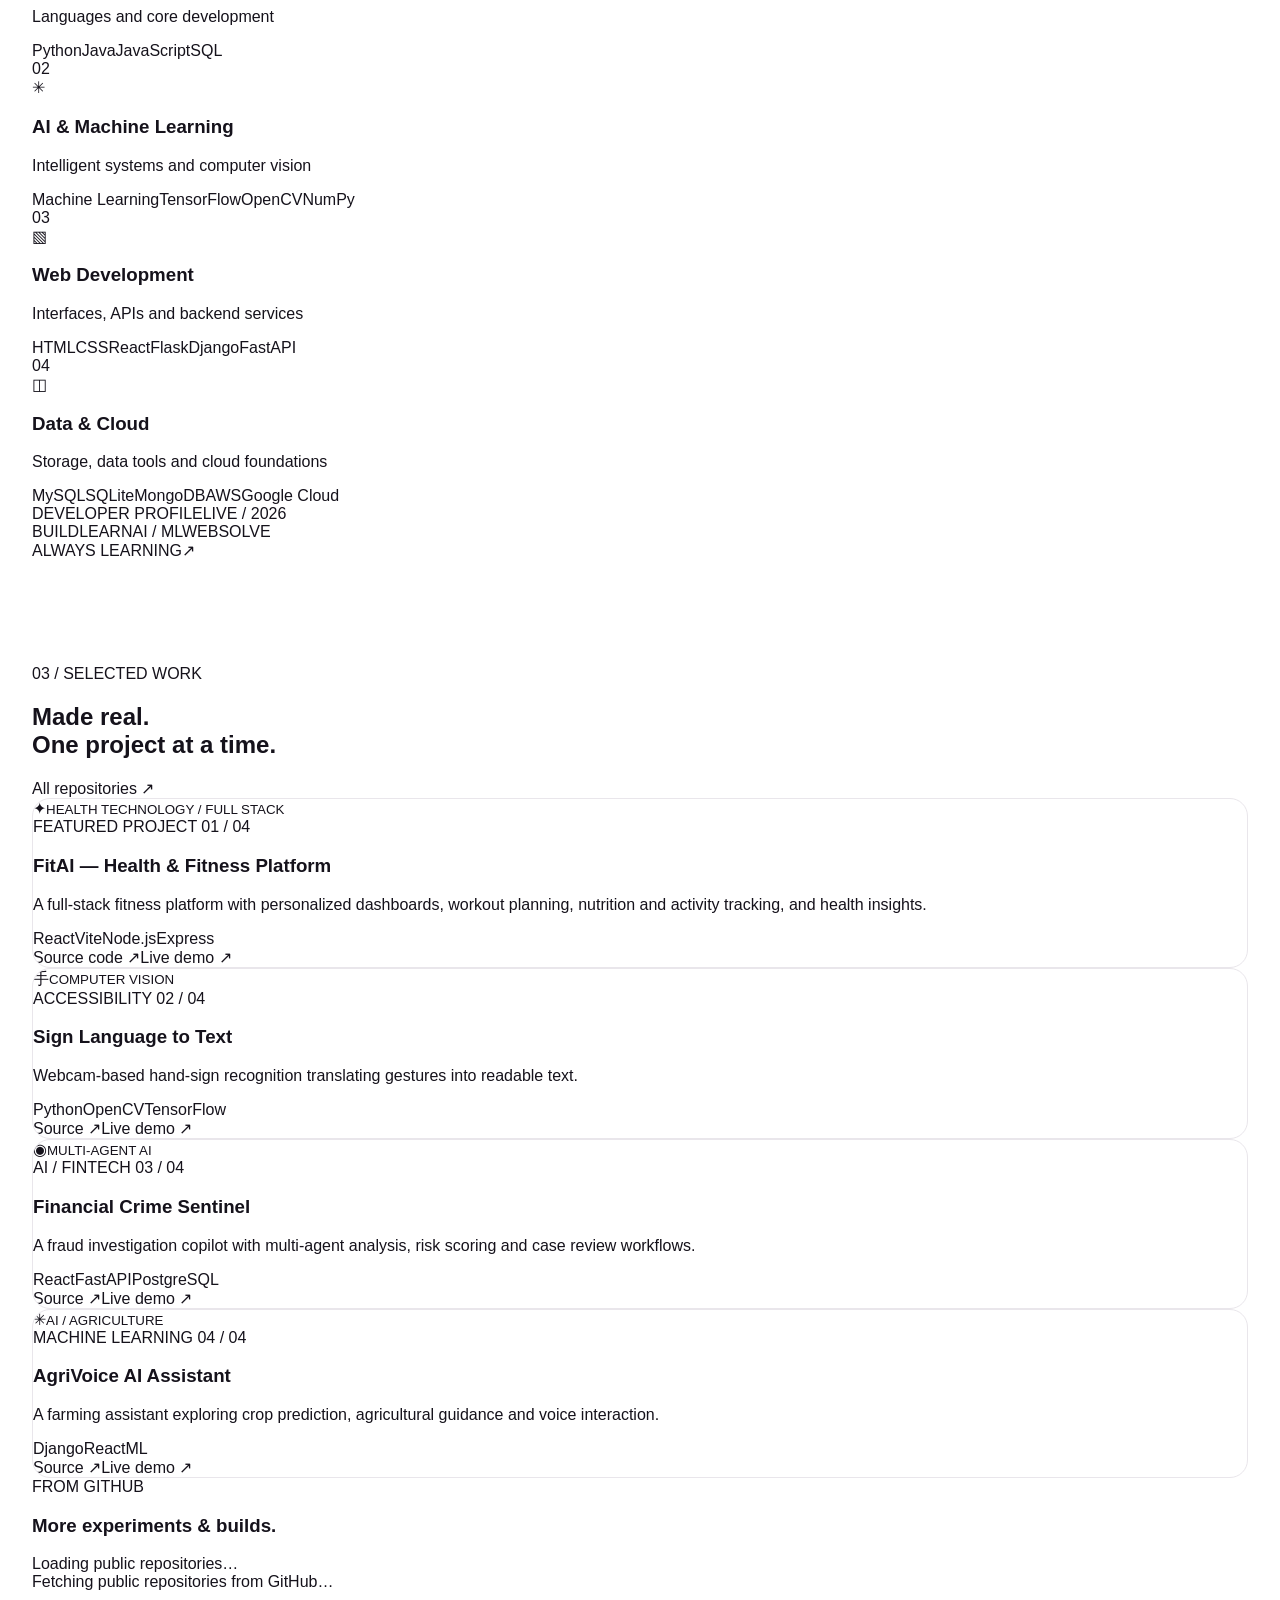
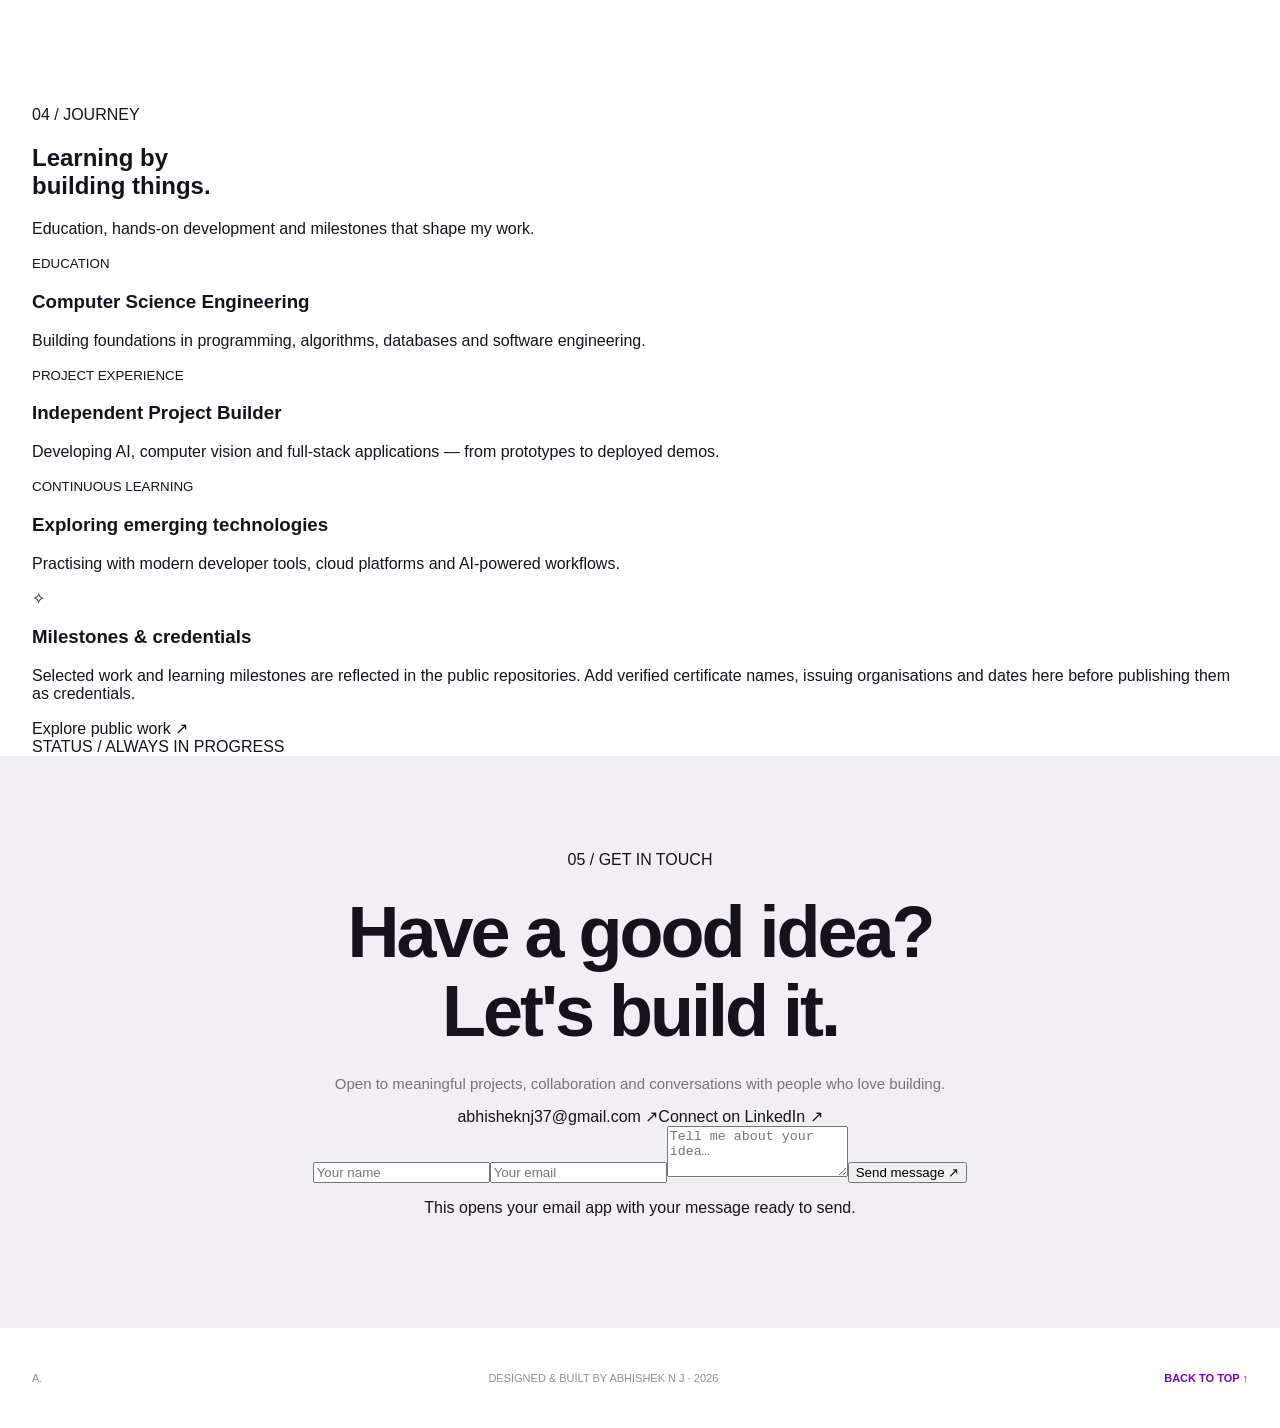
==== commit a4d3f163: "Upgrade portfolio with animated interactive sections" ====
--- a/index.html
+++ b/index.html
@@ -1,88 +1,72 @@
-<!DOCTYPE html>
-<html lang="en">
+<!doctype html>
+<html lang="en" data-theme="dark">
 <head>
-  <meta charset="UTF-8">
-  <meta name="viewport" content="width=device-width, initial-scale=1.0">
-  <meta name="theme-color" content="#ffffff">
+  <meta charset="UTF-8"><meta name="viewport" content="width=device-width,initial-scale=1">
+  <meta name="theme-color" content="#090b12">
   <meta name="description" content="Abhishek N J — Computer Science student and developer building AI-powered applications and useful software.">
   <title>Abhishek N J — Developer Portfolio</title>
-  <link rel="preconnect" href="https://fonts.googleapis.com">
-  <link rel="preconnect" href="https://fonts.gstatic.com" crossorigin>
-  <link href="https://fonts.googleapis.com/css2?family=DM+Sans:wght@400;500;600;700;800&display=swap" rel="stylesheet">
+  <link rel="preconnect" href="https://fonts.googleapis.com"><link rel="preconnect" href="https://fonts.gstatic.com" crossorigin>
+  <link href="https://fonts.googleapis.com/css2?family=DM+Mono:wght@400;500&family=Manrope:wght@400;500;600;700;800&display=swap" rel="stylesheet">
   <link rel="stylesheet" href="style.css">
 </head>
 <body>
-<header class="site-header">
-  <nav class="nav container">
-    <a class="avatar-link" href="#home" aria-label="Home"><img src="https://github.com/abhisheknj37.png" alt="Abhishek GitHub profile picture"></a>
+  <canvas id="particles" aria-hidden="true"></canvas><div class="cursor-dot"></div><div class="cursor-ring"></div>
+  <header class="site-header"><nav class="nav container">
+    <a class="brand" href="#home"><span class="brand-mark">A.</span><span>ABHISHEK <small>N J</small></span></a>
     <button class="menu-toggle" id="menuToggle" aria-label="Toggle navigation">☰</button>
-    <div class="nav-links" id="navLinks">
-      <a href="#about">About</a><a href="#services">Services</a><a href="#projects">Projects</a><a href="#contact">Contacts</a>
-    </div>
-    <div class="social-links">
-      <a href="https://github.com/abhisheknj37" target="_blank" rel="noreferrer" aria-label="GitHub">GH</a>
-      <a href="https://www.linkedin.com/in/abhishek-n-j-4918b7273/" target="_blank" rel="noreferrer" aria-label="LinkedIn">in</a>
-      <a href="mailto:abhisheknj37@gmail.com" aria-label="Email">✉</a>
-    </div>
-  </nav>
-</header>
-<main>
-  <section class="hero container" id="home">
-    <div class="hero-copy">
-      <div class="availability"><span></span> COMPUTER SCIENCE STUDENT · DEVELOPER</div>
-      <h1>Crafting Intelligent<br>Software, Creating<br><em>Real Impact</em><span class="sparkle">✦</span></h1>
-      <p class="intro"><strong>Developer</strong> exploring AI, machine learning and full-stack development — building practical applications with clean code, curiosity and purpose.</p>
-      <form class="connect-form" id="connectForm">
-        <label class="sr-only" for="emailInput">Your email address</label>
-        <input id="emailInput" type="email" placeholder="Your email address" required>
-        <button type="submit">Connect <span>↗</span></button>
-      </form>
-      <p class="form-note" id="formNote">Have an idea or opportunity? Let's connect.</p>
-    </div>
-    <div class="portrait-wrap">
-      <img class="portrait" src="https://github.com/abhisheknj37.png" alt="Abhishek N J profile portrait">
-      <div class="portrait-caption"><span>BUILD · LEARN · REPEAT</span><b>Abhishek N J</b><small>Developer / India</small></div>
-    </div>
-  </section>
+    <div class="nav-links" id="navLinks"><a href="#about">About</a><a href="#skills">Skills</a><a href="#projects">Projects</a><a href="#journey">Journey</a><a href="#contact">Contact</a></div>
+    <div class="nav-actions"><a class="github-link" href="https://github.com/abhisheknj37" target="_blank" rel="noreferrer">GitHub ↗</a><button id="themeToggle" class="theme-toggle" aria-label="Switch color theme">☼</button></div>
+  </nav></header>
+  <main>
+    <section class="hero container" id="home">
+      <div class="hero-content">
+        <div class="eyebrow"><span class="pulse"></span> COMPUTER SCIENCE · SOFTWARE DEVELOPER</div>
+        <p class="hero-kicker">HELLO, WORLD. I'M</p>
+        <h1>Abhishek <span>N J</span><i class="hero-star">✳</i></h1>
+        <div class="role-line">I build <span id="typedRole">intelligent applications.</span><b class="caret">|</b></div>
+        <p class="hero-description">A curious developer exploring AI, machine learning and full-stack engineering — turning ideas into practical digital experiences.</p>
+        <div class="hero-actions"><a class="btn btn-primary" href="#projects">Explore my work <span>↘</span></a><button class="btn btn-ghost" id="resumeButton">View / save resume <span>↗</span></button></div>
+        <div class="hero-meta"><span><b>01</b> BUILD WITH PURPOSE</span><span><b>02</b> LEARN EVERY DAY</span><span><b>03</b> SHIP & IMPROVE</span></div>
+      </div>
+      <div class="hero-art" id="heroArt" aria-label="Interactive abstract 3D portfolio artwork">
+        <div class="orbit orbit-one"></div><div class="orbit orbit-two"></div><div class="orbit orbit-three"></div>
+        <div class="art-glow"></div><div class="core-cube"><div class="cube-face face-front">A<span>/</span></div><div class="cube-face face-back"></div><div class="cube-face face-right"></div><div class="cube-face face-left"></div><div class="cube-face face-top"></div><div class="cube-face face-bottom"></div></div>
+        <span class="float-tag tag-ai">✳ AI / ML</span><span class="float-tag tag-code">&lt;/&gt; CODE</span><span class="float-tag tag-build">✦ BUILD</span>
+        <div class="art-caption"><span>CREATIVE ENGINEERING</span><b>Ideas → Impact</b></div>
+      </div>
+      <a class="scroll-cue" href="#about">SCROLL TO EXPLORE <span>↓</span></a>
+    </section>
 
-  <section class="intro-strip container" id="about">
-    <span class="section-kicker">01 / ABOUT ME</span>
-    <div><h2>Curious by nature.<br><span>Driven to build.</span></h2><p>I'm a Computer Science student interested in turning ideas into useful technology. My work explores AI assistants, computer vision, intelligent agriculture and full-stack applications. I learn best by building, testing and improving real projects.</p><a class="inline-link" href="https://github.com/abhisheknj37" target="_blank" rel="noreferrer">Explore my GitHub profile ↗</a></div>
-  </section>
+    <section class="section about-section container" id="about"><div class="section-label">01 / ABOUT ME</div><div class="about-layout">
+      <h2>Curiosity is my<br> <span>starting point.</span></h2><div class="about-copy"><p>I'm a Computer Science student interested in turning ideas into useful technology. My work explores AI assistants, computer vision, intelligent applications and full-stack development.</p><p>I learn by building, testing and improving real projects — combining problem-solving with thoughtful user experiences.</p><a class="text-link" href="https://github.com/abhisheknj37" target="_blank" rel="noreferrer">Explore my GitHub profile ↗</a></div>
+    </div><div class="stats-row"><div><strong id="repoCount">—</strong><span>PUBLIC REPOSITORIES</span></div><div><strong>AI + WEB</strong><span>AREAS OF INTEREST</span></div><div><strong>BUILD</strong><span>LEARN BY DOING</span></div></div></section>
 
-  <section class="services-section" id="services">
-    <div class="container">
-      <span class="section-kicker">02 / WHAT I WORK WITH</span>
-      <div class="section-title-row"><h2>Skills & services</h2><p>Tools and technologies reflected in my public profile and project work.</p></div>
-      <div class="service-grid">
-        <article class="service-card"><span class="service-number">01</span><div class="service-icon">⌘</div><h3>Software Development</h3><p>Building applications and backend services with an emphasis on readable code and useful features.</p><div class="pills"><span>Python</span><span>Java</span><span>Flask</span><span>Django</span></div></article>
-        <article class="service-card"><span class="service-number">02</span><div class="service-icon">✳</div><h3>AI & Machine Learning</h3><p>Exploring intelligent systems, model-driven applications and computer vision workflows.</p><div class="pills"><span>TensorFlow</span><span>OpenCV</span><span>ML</span><span>NumPy</span></div></article>
-        <article class="service-card"><span class="service-number">03</span><div class="service-icon">◫</div><h3>Web Development</h3><p>Creating responsive web experiences and connecting frontend interfaces with APIs.</p><div class="pills"><span>HTML</span><span>CSS</span><span>JavaScript</span><span>React</span><span>FastAPI</span></div></article>
-        <article class="service-card"><span class="service-number">04</span><div class="service-icon">▤</div><h3>Data & Cloud</h3><p>Working with databases, data tools and cloud platforms as part of end-to-end projects.</p><div class="pills"><span>MySQL</span><span>SQLite</span><span>MongoDB</span><span>AWS</span><span>Google Cloud</span></div></article>
+    <section class="section skills-section" id="skills"><div class="container"><div class="section-label">02 / TOOLKIT</div><div class="section-heading"><h2>Skills that turn<br><span>ideas into products.</span></h2><p>A growing toolkit across software development, AI and web technologies.</p></div>
+      <div class="skills-layout"><div class="skill-groups">
+        <article class="skill-card tilt"><span class="card-index">01</span><div class="skill-icon">⌘</div><h3>Programming</h3><p>Languages and core development</p><div class="skill-tags"><span>Python</span><span>Java</span><span>JavaScript</span><span>SQL</span></div></article>
+        <article class="skill-card tilt"><span class="card-index">02</span><div class="skill-icon">✳</div><h3>AI & Machine Learning</h3><p>Intelligent systems and computer vision</p><div class="skill-tags"><span>Machine Learning</span><span>TensorFlow</span><span>OpenCV</span><span>NumPy</span></div></article>
+        <article class="skill-card tilt"><span class="card-index">03</span><div class="skill-icon">▧</div><h3>Web Development</h3><p>Interfaces, APIs and backend services</p><div class="skill-tags"><span>HTML</span><span>CSS</span><span>React</span><span>Flask</span><span>Django</span><span>FastAPI</span></div></article>
+        <article class="skill-card tilt"><span class="card-index">04</span><div class="skill-icon">◫</div><h3>Data & Cloud</h3><p>Storage, data tools and cloud foundations</p><div class="skill-tags"><span>MySQL</span><span>SQLite</span><span>MongoDB</span><span>AWS</span><span>Google Cloud</span></div></article>
+      </div><aside class="skill-visual"><div class="skill-visual-top"><span>DEVELOPER PROFILE</span><span>LIVE / 2026</span></div><div class="radar-wrap"><div class="radar-grid"></div><div class="radar-shape"></div><span class="radar-label r1">BUILD</span><span class="radar-label r2">LEARN</span><span class="radar-label r3">AI / ML</span><span class="radar-label r4">WEB</span><span class="radar-label r5">SOLVE</span></div><div class="skill-visual-foot"><span>ALWAYS LEARNING</span><span>↗</span></div></aside></div>
+    </div></section>
+
+    <section class="section projects-section container" id="projects"><div class="section-label">03 / SELECTED WORK</div><div class="section-heading"><h2>Made real.<br><span>One project at a time.</span></h2><a class="text-link" href="https://github.com/abhisheknj37?tab=repositories" target="_blank" rel="noreferrer">All repositories ↗</a></div>
+      <div class="featured-grid">
+        <article class="project-card featured tilt"><div class="project-art art-fit"><span>✦</span><small>HEALTH TECHNOLOGY / FULL STACK</small></div><div class="project-body"><div class="project-meta">FEATURED PROJECT <span>01 / 04</span></div><h3>FitAI — Health & Fitness Platform</h3><p>A full-stack fitness platform with personalized dashboards, workout planning, nutrition and activity tracking, and health insights.</p><div class="project-tags"><span>React</span><span>Vite</span><span>Node.js</span><span>Express</span></div><div class="project-links"><a href="https://github.com/abhisheknj37/fitai-app" target="_blank" rel="noreferrer">Source code ↗</a><a href="https://fitai-platform.onrender.com" target="_blank" rel="noreferrer">Live demo ↗</a></div></div></article>
+        <article class="project-card tilt"><div class="project-art art-sign"><span>手</span><small>COMPUTER VISION</small></div><div class="project-body"><div class="project-meta">ACCESSIBILITY <span>02 / 04</span></div><h3>Sign Language to Text</h3><p>Webcam-based hand-sign recognition translating gestures into readable text.</p><div class="project-tags"><span>Python</span><span>OpenCV</span><span>TensorFlow</span></div><div class="project-links"><a href="https://github.com/abhisheknj37/sign-to-text-translator" target="_blank" rel="noreferrer">Source ↗</a><a href="https://sign-to-text-translator.onrender.com" target="_blank" rel="noreferrer">Live demo ↗</a></div></div></article>
+        <article class="project-card tilt"><div class="project-art art-fraud"><span>◉</span><small>MULTI-AGENT AI</small></div><div class="project-body"><div class="project-meta">AI / FINTECH <span>03 / 04</span></div><h3>Financial Crime Sentinel</h3><p>A fraud investigation copilot with multi-agent analysis, risk scoring and case review workflows.</p><div class="project-tags"><span>React</span><span>FastAPI</span><span>PostgreSQL</span></div><div class="project-links"><a href="https://github.com/abhisheknj37/Multi-Agent-Fraud-Investigation-Copilot" target="_blank" rel="noreferrer">Source ↗</a><a href="https://financial-crime-sentinel.onrender.com" target="_blank" rel="noreferrer">Live demo ↗</a></div></div></article>
+        <article class="project-card tilt"><div class="project-art art-agri"><span>✳</span><small>AI / AGRICULTURE</small></div><div class="project-body"><div class="project-meta">MACHINE LEARNING <span>04 / 04</span></div><h3>AgriVoice AI Assistant</h3><p>A farming assistant exploring crop prediction, agricultural guidance and voice interaction.</p><div class="project-tags"><span>Django</span><span>React</span><span>ML</span></div><div class="project-links"><a href="https://github.com/abhisheknj37/AgriVoice-Ai-assistent" target="_blank" rel="noreferrer">Source ↗</a><a href="https://agrivoice-api-5jh2.onrender.com" target="_blank" rel="noreferrer">Live demo ↗</a></div></div></article>
       </div>
-    </div>
-  </section>
+      <div class="repo-heading"><div><span class="section-label">FROM GITHUB</span><h3>More experiments & builds.</h3></div><span id="repoStatus">Loading public repositories…</span></div><div class="repo-grid" id="repoGrid"><div class="repo-loading">Fetching public repositories from GitHub…</div></div>
+    </section>
 
-  <section class="projects-section container" id="projects">
-    <span class="section-kicker">03 / SELECTED PROJECTS</span>
-    <div class="section-title-row"><h2>Ideas turned into<br><span>working projects.</span></h2><a class="inline-link" href="https://github.com/abhisheknj37?tab=repositories" target="_blank" rel="noreferrer">View all repositories ↗</a></div>
-    <div class="project-grid">\n      
+    <section class="section journey-section" id="journey"><div class="container"><div class="section-label">04 / JOURNEY</div><div class="section-heading"><h2>Learning by<br><span>building things.</span></h2><p>Education, hands-on development and milestones that shape my work.</p></div>
+      <div class="journey-grid"><div class="timeline"><div class="timeline-item"><span class="timeline-dot"></span><small>EDUCATION</small><h3>Computer Science Engineering</h3><p>Building foundations in programming, algorithms, databases and software engineering.</p></div><div class="timeline-item"><span class="timeline-dot"></span><small>PROJECT EXPERIENCE</small><h3>Independent Project Builder</h3><p>Developing AI, computer vision and full-stack applications — from prototypes to deployed demos.</p></div><div class="timeline-item"><span class="timeline-dot"></span><small>CONTINUOUS LEARNING</small><h3>Exploring emerging technologies</h3><p>Practising with modern developer tools, cloud platforms and AI-powered workflows.</p></div></div>
+      <div class="milestone-panel"><div class="milestone-icon">✧</div><h3>Milestones & credentials</h3><p>Selected work and learning milestones are reflected in the public repositories. Add verified certificate names, issuing organisations and dates here before publishing them as credentials.</p><a class="text-link" href="https://github.com/abhisheknj37" target="_blank" rel="noreferrer">Explore public work ↗</a><div class="milestone-rule"></div><span class="mono">STATUS / ALWAYS IN PROGRESS</span></div></div>
+    </div></section>
 
-      <article class="project-card"><div class="project-visual visual-sign"><span>手</span><small>COMPUTER VISION</small></div><div class="project-info"><span class="project-index">01 / ACCESSIBILITY</span><h3>Sign Language to Text</h3><p>Webcam-based hand-sign recognition that translates gestures into readable text using a trained CNN model.</p><div class="pills"><span>Python</span><span>OpenCV</span><span>TensorFlow</span></div><a href="https://github.com/abhisheknj37/sign-to-text-translator" target="_blank" rel="noreferrer">View project ↗</a> <a href="https://sign-to-text-translator.onrender.com" target="_blank" rel="noreferrer">Live demo ↗</a></div></article>
-      <article class="project-card"><div class="project-visual visual-fraud"><span>◉</span><small>AI / FINTECH</small></div><div class="project-info"><span class="project-index">02 / MULTI-AGENT AI</span><h3>Financial Crime Sentinel</h3><p>A fraud investigation copilot combining multi-agent analysis, risk scoring and case review workflows.</p><div class="pills"><span>React</span><span>FastAPI</span><span>PostgreSQL</span></div><a href="https://github.com/abhisheknj37/Multi-Agent-Fraud-Investigation-Copilot" target="_blank" rel="noreferrer">View project ↗</a> <a href="https://financial-crime-sentinel.onrender.com" target="_blank" rel="noreferrer">Live demo ↗</a></div></article>
-      <article class="project-card"><div class="project-visual visual-agri"><span>✳</span><small>AI / AGRICULTURE</small></div><div class="project-info"><span class="project-index">03 / MACHINE LEARNING</span><h3>AgriVoice AI Assistant</h3><p>A farming assistant featuring crop prediction, agricultural guidance, weather information and voice interaction.</p><div class="pills"><span>Django</span><span>React</span><span>ML</span></div><a href="https://github.com/abhisheknj37/AgriVoice-Ai-assistent" target="_blank" rel="noreferrer">View project ↗</a> <a href="https://agrivoice-api-5jh2.onrender.com" target="_blank" rel="noreferrer">Live app ↗</a></div></article>
-      <article class="project-card"><div class="project-visual visual-media"><span>▧</span><small>GENERATIVE AI</small></div><div class="project-info"><span class="project-index">04 / CREATIVE TOOLS</span><h3>AI Media Generator</h3><p>Generates stories, scene images, narrated audio and compiled video using AI-powered services.</p><div class="pills"><span>Python</span><span>OpenAI</span><span>MoviePy</span></div><a href="https://github.com/abhisheknj37/AI-Media-Generator" target="_blank" rel="noreferrer">View project ↗</a> <a href="https://ai-media-generator-m12x.onrender.com" target="_blank" rel="noreferrer">Live demo ↗</a></div></article>
-      <article class="project-card"><div class="project-visual visual-jarvis"><span>⌁</span><small>VOICE / AUTOMATION</small></div><div class="project-info"><span class="project-index">05 / PERSONAL ASSISTANT</span><h3>JARVIS AI Assistant</h3><p>A Python desktop assistant with voice interaction and automation, plus a hosted browser-based AI chat demo.</p><div class="pills"><span>Python</span><span>Speech</span><span>Automation</span></div><a href="https://github.com/abhisheknj37/jarvis-ai-assistant-main" target="_blank" rel="noreferrer">View project ↗</a> <a href="https://jarvis-ai-assistant-ngm4.onrender.com" target="_blank" rel="noreferrer">Cloud demo ↗</a></div></article>
-      <article class="project-card"><div class="project-visual visual-bank"><span>▣</span><small>WEB / DATABASE</small></div><div class="project-info"><span class="project-index">06 / FULL STACK</span><h3>Banking System</h3><p>A Flask and SQLite banking application with role-based access, accounts and transaction management.</p><div class="pills"><span>Python</span><span>Flask</span><span>SQLite</span></div><a href="https://github.com/abhisheknj37/banking_system_database-mini-project" target="_blank" rel="noreferrer">View project ↗</a> <a href="https://smart-banking-system-p8oc.onrender.com" target="_blank" rel="noreferrer">Live demo ↗</a></div></article>
-      <article class="project-card"><div class="project-visual visual-media"><span>💬</span><small>DATA / NLP</small></div><div class="project-info"><span class="project-index">07 / SENTIMENT ANALYSIS</span><h3>Twitter Sentiment Analyzer</h3><p>Analyze positive, neutral and negative sentiment from text or uploaded tweet datasets.</p><div class="pills"><span>Python</span><span>NLTK</span><span>Streamlit</span></div><a href="https://github.com/abhisheknj37/twitter-sentiment-analysis" target="_blank" rel="noreferrer">View project ↗</a> <a href="https://twitter-sentiment-analysis-ovp6.onrender.com" target="_blank" rel="noreferrer">Live demo ↗</a></div></article>
-
-      <article class="project-card"><div class="project-visual visual-fitai"><span>✦</span><small>AI / HEALTH & FITNESS</small></div><div class="project-info"><span class="project-index">08 / HEALTH TECHNOLOGY</span><h3>FitAI – Health & Fitness Platform</h3><p>A full-stack fitness platform with a personalized dashboard, workout plans, nutrition and activity tracking, health insights, and an AI-assistant demo.</p><div class="pills"><span>React</span><span>Vite</span><span>Node.js</span><span>Express</span><span>Tailwind CSS</span></div><a href="https://github.com/abhisheknj37/fitai-app" target="_blank" rel="noreferrer">View project ↗</a> <a href="https://fitai-platform.onrender.com" target="_blank" rel="noreferrer">Live demo ↗</a></div></article>
-    </div>
-  </section>
-
-  <section class="contact-section" id="contact"><div class="container contact-inner"><span class="section-kicker">04 / CONTACT</span><h2>Let's create something<br><em>impactful together.</em></h2><p>Open to connecting with developers, collaborators and teams working on meaningful ideas.</p><a class="contact-button" href="mailto:abhisheknj37@gmail.com">abhisheknj37@gmail.com <span>↗</span></a><div class="contact-socials"><a href="https://github.com/abhisheknj37" target="_blank" rel="noreferrer">GitHub ↗</a><a href="https://www.linkedin.com/in/abhishek-n-j-4918b7273/" target="_blank" rel="noreferrer">LinkedIn ↗</a></div></div></section>
-</main>
-<footer class="footer container"><a class="avatar-link small-avatar" href="#home"><img src="https://github.com/abhisheknj37.png" alt=""></a><span>Designed & built by Abhishek N J · <span id="year"></span></span><a href="#home">Back to top ↑</a></footer>
-<script src="script.js"></script>
-</body>
-</html>+    <section class="contact-section" id="contact"><div class="container contact-inner"><div class="section-label">05 / GET IN TOUCH</div><h2>Have a good idea?<br><span>Let's build it.</span></h2><p>Open to meaningful projects, collaboration and conversations with people who love building.</p><div class="contact-actions"><a class="btn btn-primary" href="mailto:abhisheknj37@gmail.com?subject=Let's%20connect">abhisheknj37@gmail.com ↗</a><a class="btn btn-ghost" href="https://www.linkedin.com/in/abhishek-n-j-4918b7273/" target="_blank" rel="noreferrer">Connect on LinkedIn ↗</a></div><form class="contact-form" id="contactForm"><input name="name" placeholder="Your name" required><input name="email" type="email" placeholder="Your email" required><textarea name="message" placeholder="Tell me about your idea…" rows="3" required></textarea><button class="btn btn-primary" type="submit">Send message ↗</button><p id="contactNote" aria-live="polite">This opens your email app with your message ready to send.</p></form></div></section>
+  </main>
+  <footer class="footer container"><a class="brand" href="#home"><span class="brand-mark">A.</span></a><span>DESIGNED & BUILT BY ABHISHEK N J · <span id="year"></span></span><a href="#home">BACK TO TOP ↑</a></footer>
+  <script src="script.js"></script>
+</body></html>
--- a/style.css
+++ b/style.css
@@ -1 +1 @@
-:root{--ink:#15121b;--muted:#77727d;--purple:#7900c9;--purple2:#a12be9;--paper:#fff;--soft:#f1f0f2;--line:#e9e6eb}*{box-sizing:border-box}html{scroll-behavior:smooth;scroll-padding-top:90px}body{margin:0;background:var(--paper);color:var(--ink);font-family:"DM Sans",Arial,sans-serif}a{color:inherit;text-decoration:none}.container{width:min(1240px,calc(100% - 64px));margin:auto}.site-header{background:#fff;position:sticky;top:0;z-index:10}.nav{height:112px;display:grid;grid-template-columns:1fr 2fr 1fr;align-items:center}.avatar-link{width:58px;height:58px;display:block;border-radius:17px;overflow:hidden;background:#eee}.avatar-link img{width:100%;height:100%;object-fit:cover}.nav-links{display:flex;justify-content:center;gap:clamp(28px,6vw,90px)}.nav-links a{font-size:clamp(14px,1.7vw,22px);font-weight:500;transition:color .2s}.nav-links a:hover,.social-links a:hover{color:var(--purple)}.social-links{display:flex;justify-content:flex-end;gap:27px}.social-links a{font-size:21px;font-weight:800;color:var(--purple)}.menu-toggle{display:none}.hero{min-height:690px;border-radius:28px;background:var(--soft);padding:70px 4.2%;display:grid;grid-template-columns:1.15fr .85fr;align-items:center;gap:55px;margin-top:35px;margin-bottom:100px}.availability{font-size:10px;letter-spacing:1.6px;font-weight:800;color:#706a75;display:flex;align-items:center;gap:9px}.availability span{width:8px;height:8px;background:#29a56a;border-radius:50%}.hero h1{font-size:clamp(43px,5.3vw,72px);line-height:1.12;letter-spacing:-3.5px;margin:26px 0 32px;font-weight:800}.hero h1 em,.contact-inner h2 em{font-style:normal;color:var(--purple)}.sparkle{display:inline-grid;place-items:center;margin-left:15px;width:48px;height:48px;border-radius:50%;font-size:25px;color:#fff;background:linear-gradient(140deg,#b54aff,#7900c9);vertical-align:middle;box-shadow:0 8px 18px #7900c933}.intro{max-width:590px;font-size:clamp(15px,1.5vw,19px);line-height:1.75;color:#514d55;margin:0 0 30px}.intro strong{color:#17131b;font-weight:800}.connect-form{display:flex;max-width:570px;height:62px;border-radius:15px;background:#fff;overflow:hidden}.connect-form input{min-width:0;flex:1;border:0;outline:0;padding:0 25px;font:inherit;font-size:14px}.connect-form input::placeholder{color:#aaa4ae}.connect-form button{border:0;background:var(--purple);color:#fff;padding:0 42px;font:700 16px "DM Sans",sans-serif;cursor:pointer}.connect-form button:hover,.contact-button:hover{background:#5f00a4}.connect-form button span{margin-left:13px}.form-note{font-size:11px;color:#918b95;margin:10px 0}.portrait-wrap{height:500px;min-height:0;position:relative;border-radius:22px;overflow:hidden;background:#222}.portrait{width:100%;height:100%;object-fit:cover;object-position:center 35%;display:block}.portrait-caption{position:absolute;bottom:0;left:0;right:0;padding:24px;background:linear-gradient(transparent,#000b);color:white;display:flex;flex-direction:column;gap:5px}.portrait-caption span{font-size:9px;letter-spacing:2px;color:#e4c9ff}.portrait-caption b{font-size:20px}.portrait-caption small{font-size:12px;color:#ddd}.sr-only{position:absolute;width:1px;height:1px;padding:0;margin:-1px;overflow:hidden;clip:rect(0,0,0,0);white-space:nowrap;border:0}.section-kicker{font-size:11px;letter-spacing:2px;font-weight:800;color:var(--purple)}.intro-strip{display:grid;grid-template-columns:.65fr 1.35fr;gap:50px;padding:0 5% 115px}.intro-strip h2,.section-title-row h2{font-size:clamp(35px,4.3vw,55px);line-height:1.13;letter-spacing:-2.5px;margin:0 0 22px}.intro-strip h2 span,.section-title-row h2 span{color:#aaa5ad}.intro-strip p,.section-title-row>p{max-width:720px;color:var(--muted);font-size:16px;line-height:1.9}.inline-link{display:inline-block;margin-top:10px;color:var(--purple);font-size:13px;font-weight:800}.services-section{background:#f8f7f9;padding:95px 0 105px}.section-title-row{display:flex;align-items:end;justify-content:space-between;gap:40px;margin:25px 0 38px}.section-title-row h2{margin:0}.section-title-row>p{max-width:400px;margin:0 0 4px;font-size:14px}.service-grid{display:grid;grid-template-columns:repeat(4,1fr);gap:17px}.service-card{background:#fff;border:1px solid var(--line);border-radius:18px;padding:27px 22px;position:relative;min-height:275px}.service-number{position:absolute;right:22px;top:25px;color:#b6b0ba;font-size:11px}.service-icon{width:46px;height:46px;display:grid;place-items:center;border-radius:14px;background:#f3e8fb;color:var(--purple);font-size:24px}.service-card h3{font-size:17px;margin:24px 0 10px}.service-card p,.project-info p{font-size:13px;line-height:1.8;color:var(--muted)}.pills{display:flex;flex-wrap:wrap;gap:7px;margin-top:17px}.pills span{background:#f5f2f7;color:#665d6d;padding:6px 9px;border-radius:6px;font-size:10px;font-weight:600}.projects-section{padding-top:105px;padding-bottom:115px}.projects-section .section-title-row{align-items:end}.project-grid{display:grid;grid-template-columns:repeat(3,1fr);gap:20px}.project-card{border:1px solid var(--line);border-radius:18px;overflow:hidden;transition:transform .25s,box-shadow .25s}.project-card:hover{transform:translateY(-5px);box-shadow:0 18px 45px #21112c12}.project-visual{height:185px;display:flex;align-items:center;justify-content:center;position:relative;overflow:hidden}.project-visual:before,.project-visual:after{content:"";position:absolute;width:190px;height:190px;border:1px solid #ffffff40;border-radius:50%}.project-visual:after{width:130px;height:130px}.project-visual>span{font-size:60px;color:#fff;z-index:1}.project-visual small{position:absolute;bottom:15px;left:17px;color:#ffffffb5;font-size:9px;letter-spacing:2px;font-weight:700}.visual-sign{background:linear-gradient(135deg,#1d6070,#152b48)}.visual-fraud{background:linear-gradient(135deg,#7250a5,#261d48)}.visual-agri{background:linear-gradient(135deg,#3e9471,#173d37)}.visual-media{background:linear-gradient(135deg,#bd6c91,#57365e)}.visual-jarvis{background:linear-gradient(135deg,#277e9c,#193252)}.visual-bank{background:linear-gradient(135deg,#aa824b,#51402c)}.project-info{padding:22px}.project-index{font-size:9px;letter-spacing:1.5px;color:var(--purple);font-weight:800}.project-info h3{font-size:19px;margin:12px 0 8px}.project-info p{min-height:70px;margin:0}.project-info>a{display:inline-block;color:var(--purple);font-size:12px;font-weight:800;margin-top:19px}.contact-section{background:#f2eff4;padding:95px 0}.contact-inner{text-align:center}.contact-inner h2{font-size:clamp(42px,6vw,72px);letter-spacing:-3px;line-height:1.1;margin:24px 0}.contact-inner>p{color:var(--muted);font-size:15px}.contact-button{display:inline-flex;align-items:center;gap:25px;margin-top:22px;padding:17px 25px;background:var(--purple);color:white;border-radius:12px;font-weight:700;font-size:14px;transition:background .2s}.contact-socials{display:flex;justify-content:center;gap:25px;margin-top:28px}.contact-socials a{font-size:12px;color:#6e6375;font-weight:700}.contact-socials a:hover{color:var(--purple)}.footer{min-height:100px;display:flex;align-items:center;justify-content:space-between;color:#928b96;font-size:11px}.small-avatar{width:38px;height:38px;border-radius:12px}.footer>a:last-child{color:var(--purple);font-weight:700}@media(max-width:950px){.nav{grid-template-columns:1fr 2fr 1fr}.hero{gap:30px;min-height:580px;padding:48px 4%}.portrait-wrap{height:420px}.hero h1{letter-spacing:-2.5px}.service-grid{grid-template-columns:repeat(2,1fr)}.project-grid{grid-template-columns:repeat(2,1fr)}}@media(max-width:650px){.container{width:calc(100% - 34px)}.nav{height:78px;display:flex;justify-content:space-between}.avatar-link{width:46px;height:46px;border-radius:14px}.menu-toggle{display:block;border:0;background:transparent;font-size:25px;color:var(--purple);margin-left:auto;margin-right:20px}.nav-links{display:none;position:absolute;top:78px;left:0;right:0;background:#fff;padding:24px;box-shadow:0 15px 20px #0000000c;flex-direction:column;gap:20px}.nav-links.open{display:flex}.social-links{gap:16px}.social-links a{font-size:17px}.hero{grid-template-columns:1fr;margin-top:12px;margin-bottom:70px;padding:43px 23px 25px;border-radius:20px;gap:28px}.hero h1{font-size:clamp(39px,11vw,54px);letter-spacing:-2.6px;margin:21px 0}.sparkle{width:34px;height:34px;font-size:18px;margin-left:5px}.intro{font-size:14px}.connect-form{height:54px}.connect-form input{padding:0 14px;font-size:12px}.connect-form button{padding:0 18px;font-size:13px}.portrait-wrap{height:370px;border-radius:16px}.intro-strip{grid-template-columns:1fr;gap:24px;padding:0 5% 75px}.intro-strip h2,.section-title-row h2{font-size:39px}.intro-strip p{font-size:14px}.services-section,.contact-section{padding:70px 0}.section-title-row{display:block;margin:20px 0 28px}.section-title-row>p{font-size:13px;margin-top:15px}.service-grid{grid-template-columns:1fr}.service-card{min-height:0;padding:23px}.projects-section{padding-top:75px;padding-bottom:75px}.project-grid{grid-template-columns:1fr}.project-visual{height:165px}.project-info p{min-height:0}.contact-inner h2{font-size:44px;letter-spacing:-2px}.contact-inner>p{font-size:13px;line-height:1.8}.footer{gap:12px;min-height:90px;flex-wrap:wrap}.footer>span{font-size:10px}.small-avatar{width:34px;height:34px}}+:root{--ink:#15121b;--muted:#77727d;--purple:#7900c9;--purple2:#a12be9;--paper:#fff;--soft:#f1f0f2;--line:#e9e6eb}*{box-sizing:border-box}html{scroll-behavior:smooth;scroll-padding-top:90px}body{margin:0;background:var(--paper);color:var(--ink);font-family:"DM Sans",Arial,sans-serif}a{color:inherit;text-decoration:none}.container{width:min(1240px,calc(100% - 64px));margin:auto}.site-header{background:#fff;position:sticky;top:0;z-index:10}.nav{height:112px;display:grid;grid-template-columns:1fr 2fr 1fr;align-items:center}.avatar-link{width:58px;height:58px;display:block;border-radius:17px;overflow:hidden;background:#eee}.avatar-link img{width:100%;height:100%;object-fit:cover}.nav-links{display:flex;justify-content:center;gap:clamp(28px,6vw,90px)}.nav-links a{font-size:clamp(14px,1.7vw,22px);font-weight:500;transition:color .2s}.nav-links a:hover,.social-links a:hover{color:var(--purple)}.social-links{display:flex;justify-content:flex-end;gap:27px}.social-links a{font-size:21px;font-weight:800;color:var(--purple)}.menu-toggle{display:none}.hero{min-height:690px;border-radius:28px;background:var(--soft);padding:70px 4.2%;display:grid;grid-template-columns:1.15fr .85fr;align-items:center;gap:55px;margin-top:35px;margin-bottom:100px}.availability{font-size:10px;letter-spacing:1.6px;font-weight:800;color:#706a75;display:flex;align-items:center;gap:9px}.availability span{width:8px;height:8px;background:#29a56a;border-radius:50%}.hero h1{font-size:clamp(43px,5.3vw,72px);line-height:1.12;letter-spacing:-3.5px;margin:26px 0 32px;font-weight:800}.hero h1 em,.contact-inner h2 em{font-style:normal;color:var(--purple)}.sparkle{display:inline-grid;place-items:center;margin-left:15px;width:48px;height:48px;border-radius:50%;font-size:25px;color:#fff;background:linear-gradient(140deg,#b54aff,#7900c9);vertical-align:middle;box-shadow:0 8px 18px #7900c933}.intro{max-width:590px;font-size:clamp(15px,1.5vw,19px);line-height:1.75;color:#514d55;margin:0 0 30px}.intro strong{color:#17131b;font-weight:800}.connect-form{display:flex;max-width:570px;height:62px;border-radius:15px;background:#fff;overflow:hidden}.connect-form input{min-width:0;flex:1;border:0;outline:0;padding:0 25px;font:inherit;font-size:14px}.connect-form input::placeholder{color:#aaa4ae}.connect-form button{border:0;background:var(--purple);color:#fff;padding:0 42px;font:700 16px "DM Sans",sans-serif;cursor:pointer}.connect-form button:hover,.contact-button:hover{background:#5f00a4}.connect-form button span{margin-left:13px}.form-note{font-size:11px;color:#918b95;margin:10px 0}.portrait-wrap{height:500px;min-height:0;position:relative;border-radius:22px;overflow:hidden;background:#222}.portrait{width:100%;height:100%;object-fit:cover;object-position:center 35%;display:block}.portrait-caption{position:absolute;bottom:0;left:0;right:0;padding:24px;background:linear-gradient(transparent,#000b);color:white;display:flex;flex-direction:column;gap:5px}.portrait-caption span{font-size:9px;letter-spacing:2px;color:#e4c9ff}.portrait-caption b{font-size:20px}.portrait-caption small{font-size:12px;color:#ddd}.sr-only{position:absolute;width:1px;height:1px;padding:0;margin:-1px;overflow:hidden;clip:rect(0,0,0,0);white-space:nowrap;border:0}.section-kicker{font-size:11px;letter-spacing:2px;font-weight:800;color:var(--purple)}.intro-strip{display:grid;grid-template-columns:.65fr 1.35fr;gap:50px;padding:0 5% 115px}.intro-strip h2,.section-title-row h2{font-size:clamp(35px,4.3vw,55px);line-height:1.13;letter-spacing:-2.5px;margin:0 0 22px}.intro-strip h2 span,.section-title-row h2 span{color:#aaa5ad}.intro-strip p,.section-title-row>p{max-width:720px;color:var(--muted);font-size:16px;line-height:1.9}.inline-link{display:inline-block;margin-top:10px;color:var(--purple);font-size:13px;font-weight:800}.services-section{background:#f8f7f9;padding:95px 0 105px}.section-title-row{display:flex;align-items:end;justify-content:space-between;gap:40px;margin:25px 0 38px}.section-title-row h2{margin:0}.section-title-row>p{max-width:400px;margin:0 0 4px;font-size:14px}.service-grid{display:grid;grid-template-columns:repeat(4,1fr);gap:17px}.service-card{background:#fff;border:1px solid var(--line);border-radius:18px;padding:27px 22px;position:relative;min-height:275px}.service-number{position:absolute;right:22px;top:25px;color:#b6b0ba;font-size:11px}.service-icon{width:46px;height:46px;display:grid;place-items:center;border-radius:14px;background:#f3e8fb;color:var(--purple);font-size:24px}.service-card h3{font-size:17px;margin:24px 0 10px}.service-card p,.project-info p{font-size:13px;line-height:1.8;color:var(--muted)}.pills{display:flex;flex-wrap:wrap;gap:7px;margin-top:17px}.pills span{background:#f5f2f7;color:#665d6d;padding:6px 9px;border-radius:6px;font-size:10px;font-weight:600}.projects-section{padding-top:105px;padding-bottom:115px}.projects-section .section-title-row{align-items:end}.project-grid{display:grid;grid-template-columns:repeat(3,1fr);gap:20px}.project-card{border:1px solid var(--line);border-radius:18px;overflow:hidden;transition:transform .25s,box-shadow .25s}.project-card:hover{transform:translateY(-5px);box-shadow:0 18px 45px #21112c12}.project-visual{height:185px;display:flex;align-items:center;justify-content:center;position:relative;overflow:hidden}.project-visual:before,.project-visual:after{content:"";position:absolute;width:190px;height:190px;border:1px solid #ffffff40;border-radius:50%}.project-visual:after{width:130px;height:130px}.project-visual>span{font-size:60px;color:#fff;z-index:1}.project-visual small{position:absolute;bottom:15px;left:17px;color:#ffffffb5;font-size:9px;letter-spacing:2px;font-weight:700}.visual-sign{background:linear-gradient(135deg,#1d6070,#152b48)}.visual-fraud{background:linear-gradient(135deg,#7250a5,#261d48)}.visual-agri{background:linear-gradient(135deg,#3e9471,#173d37)}.visual-media{background:linear-gradient(135deg,#bd6c91,#57365e)}.visual-jarvis{background:linear-gradient(135deg,#277e9c,#193252)}.visual-bank{background:linear-gradient(135deg,#aa824b,#51402c)}.visual-fitai{background:linear-gradient(135deg,#14a58b,#183c58)}.project-info{padding:22px}.project-index{font-size:9px;letter-spacing:1.5px;color:var(--purple);font-weight:800}.project-info h3{font-size:19px;margin:12px 0 8px}.project-info p{min-height:70px;margin:0}.project-info>a{display:inline-block;color:var(--purple);font-size:12px;font-weight:800;margin-top:19px}.contact-section{background:#f2eff4;padding:95px 0}.contact-inner{text-align:center}.contact-inner h2{font-size:clamp(42px,6vw,72px);letter-spacing:-3px;line-height:1.1;margin:24px 0}.contact-inner>p{color:var(--muted);font-size:15px}.contact-button{display:inline-flex;align-items:center;gap:25px;margin-top:22px;padding:17px 25px;background:var(--purple);color:white;border-radius:12px;font-weight:700;font-size:14px;transition:background .2s}.contact-socials{display:flex;justify-content:center;gap:25px;margin-top:28px}.contact-socials a{font-size:12px;color:#6e6375;font-weight:700}.contact-socials a:hover{color:var(--purple)}.footer{min-height:100px;display:flex;align-items:center;justify-content:space-between;color:#928b96;font-size:11px}.small-avatar{width:38px;height:38px;border-radius:12px}.footer>a:last-child{color:var(--purple);font-weight:700}@media(max-width:950px){.nav{grid-template-columns:1fr 2fr 1fr}.hero{gap:30px;min-height:580px;padding:48px 4%}.portrait-wrap{height:420px}.hero h1{letter-spacing:-2.5px}.service-grid{grid-template-columns:repeat(2,1fr)}.project-grid{grid-template-columns:repeat(2,1fr)}}@media(max-width:650px){.container{width:calc(100% - 34px)}.nav{height:78px;display:flex;justify-content:space-between}.avatar-link{width:46px;height:46px;border-radius:14px}.menu-toggle{display:block;border:0;background:transparent;font-size:25px;color:var(--purple);margin-left:auto;margin-right:20px}.nav-links{display:none;position:absolute;top:78px;left:0;right:0;background:#fff;padding:24px;box-shadow:0 15px 20px #0000000c;flex-direction:column;gap:20px}.nav-links.open{display:flex}.social-links{gap:16px}.social-links a{font-size:17px}.hero{grid-template-columns:1fr;margin-top:12px;margin-bottom:70px;padding:43px 23px 25px;border-radius:20px;gap:28px}.hero h1{font-size:clamp(39px,11vw,54px);letter-spacing:-2.6px;margin:21px 0}.sparkle{width:34px;height:34px;font-size:18px;margin-left:5px}.intro{font-size:14px}.connect-form{height:54px}.connect-form input{padding:0 14px;font-size:12px}.connect-form button{padding:0 18px;font-size:13px}.portrait-wrap{height:370px;border-radius:16px}.intro-strip{grid-template-columns:1fr;gap:24px;padding:0 5% 75px}.intro-strip h2,.section-title-row h2{font-size:39px}.intro-strip p{font-size:14px}.services-section,.contact-section{padding:70px 0}.section-title-row{display:block;margin:20px 0 28px}.section-title-row>p{font-size:13px;margin-top:15px}.service-grid{grid-template-columns:1fr}.service-card{min-height:0;padding:23px}.projects-section{padding-top:75px;padding-bottom:75px}.project-grid{grid-template-columns:1fr}.project-visual{height:165px}.project-info p{min-height:0}.contact-inner h2{font-size:44px;letter-spacing:-2px}.contact-inner>p{font-size:13px;line-height:1.8}.footer{gap:12px;min-height:90px;flex-wrap:wrap}.footer>span{font-size:10px}.small-avatar{width:34px;height:34px}}
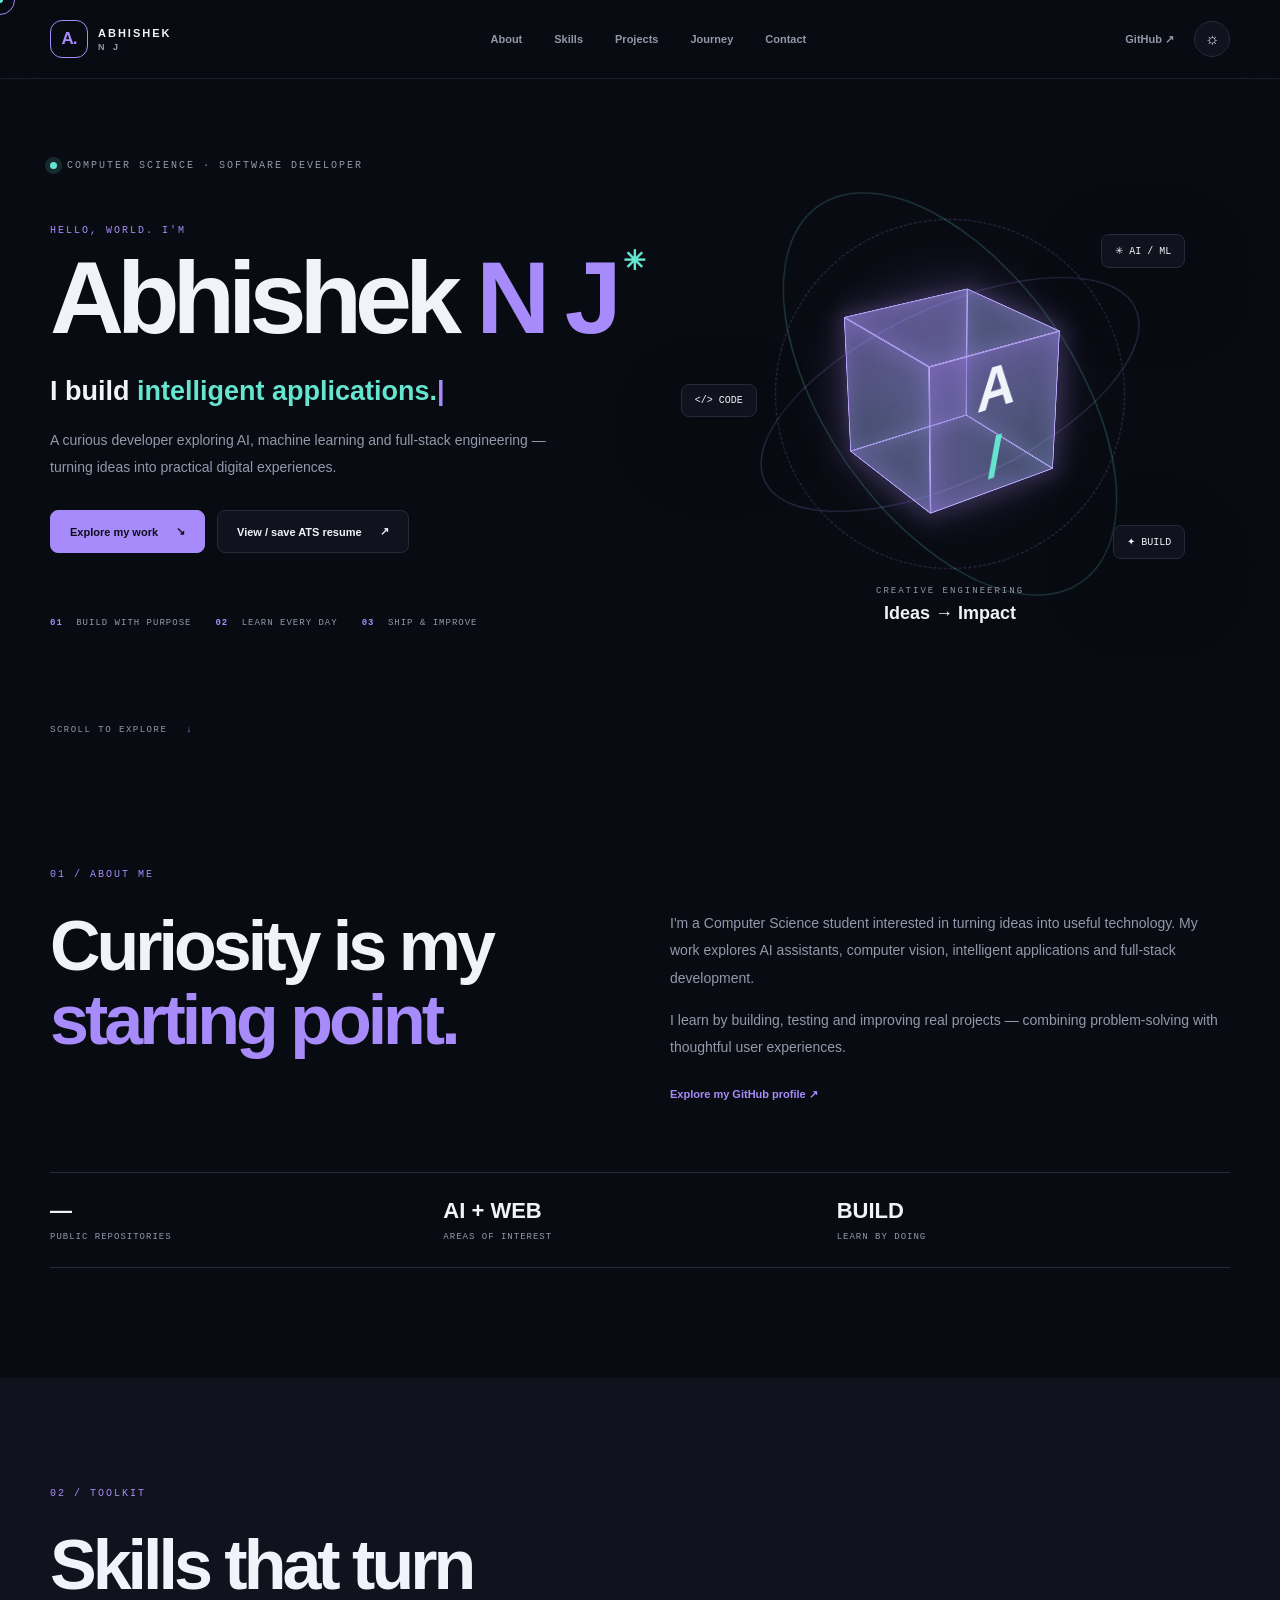
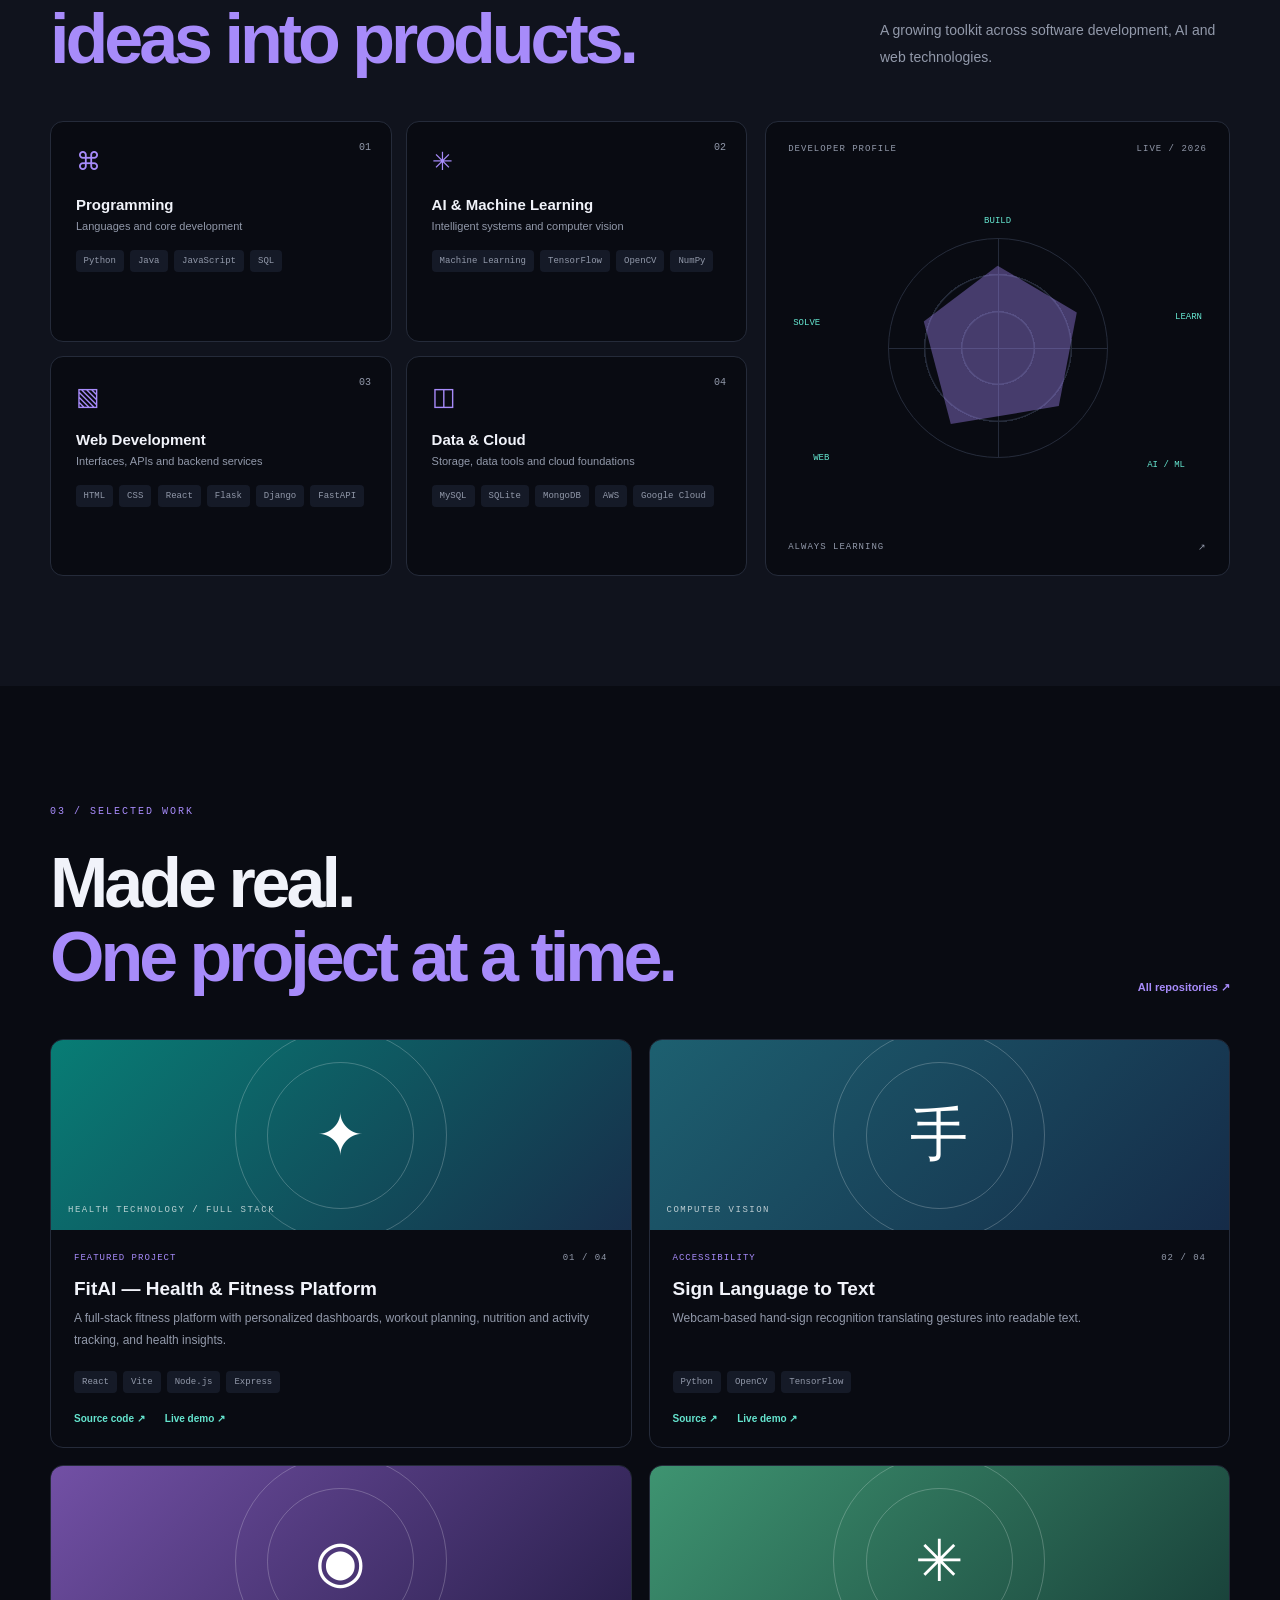
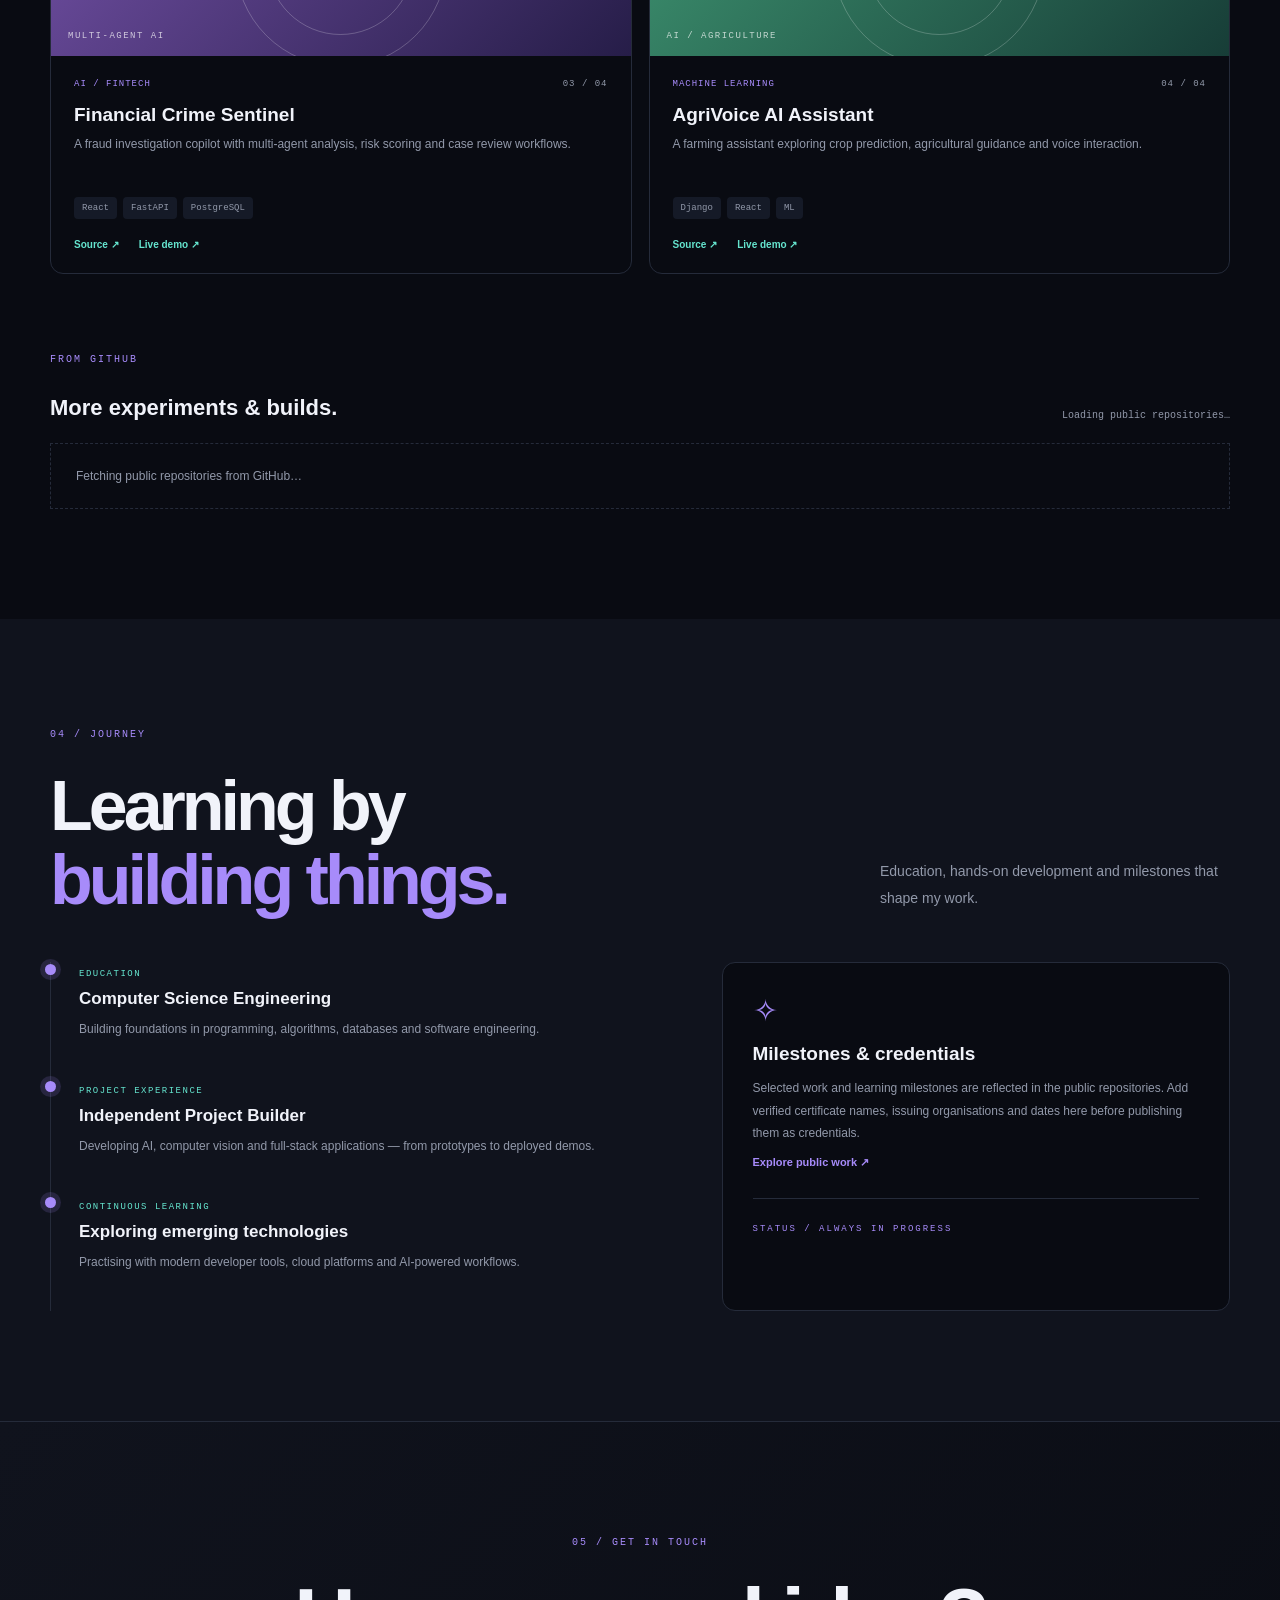
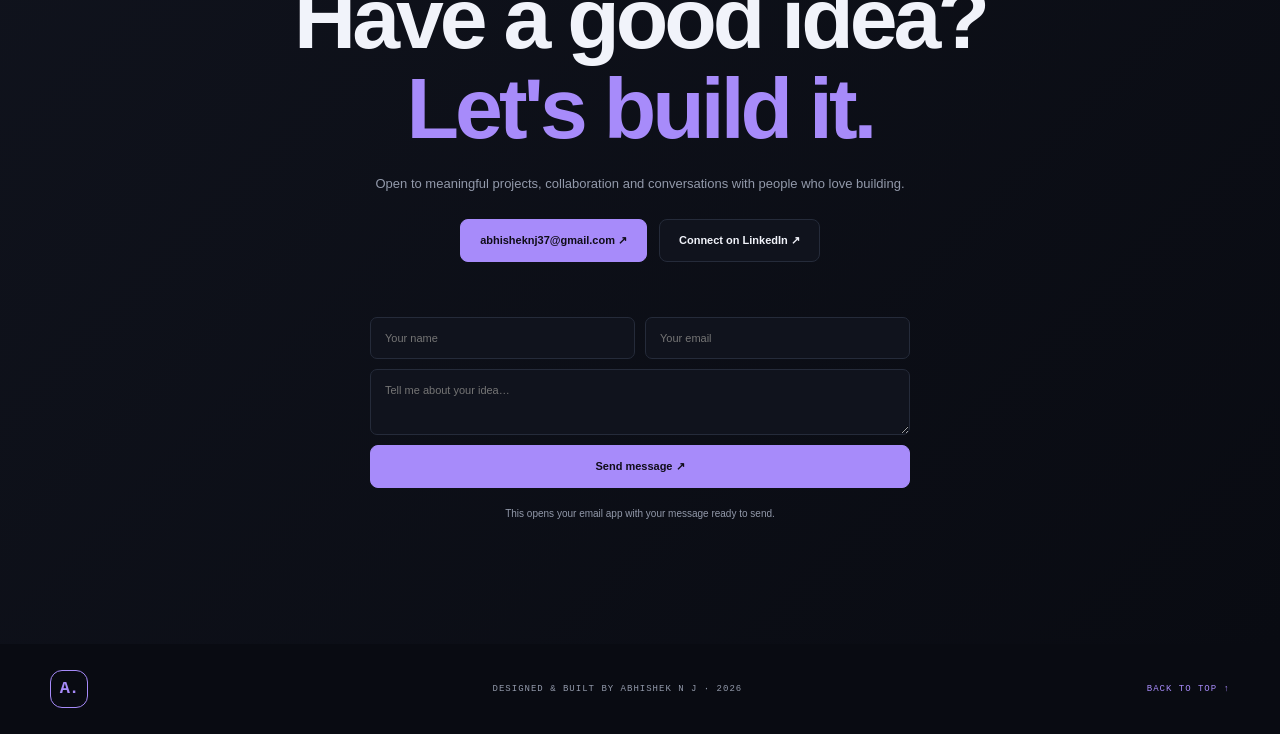
==== commit c8fd62ea: "Link ATS-friendly resume from portfolio" ====
--- a/index.html
+++ b/index.html
@@ -25,7 +25,7 @@
         <h1>Abhishek <span>N J</span><i class="hero-star">✳</i></h1>
         <div class="role-line">I build <span id="typedRole">intelligent applications.</span><b class="caret">|</b></div>
         <p class="hero-description">A curious developer exploring AI, machine learning and full-stack engineering — turning ideas into practical digital experiences.</p>
-        <div class="hero-actions"><a class="btn btn-primary" href="#projects">Explore my work <span>↘</span></a><button class="btn btn-ghost" id="resumeButton">View / save resume <span>↗</span></button></div>
+        <div class="hero-actions"><a class="btn btn-primary" href="#projects">Explore my work <span>↘</span></a><a class="btn btn-ghost" href="resume.html" target="_blank">View / save ATS resume <span>↗</span></a></div>
         <div class="hero-meta"><span><b>01</b> BUILD WITH PURPOSE</span><span><b>02</b> LEARN EVERY DAY</span><span><b>03</b> SHIP & IMPROVE</span></div>
       </div>
       <div class="hero-art" id="heroArt" aria-label="Interactive abstract 3D portfolio artwork">
--- a/style.css
+++ b/style.css
@@ -1 +1 @@
-:root{--ink:#15121b;--muted:#77727d;--purple:#7900c9;--purple2:#a12be9;--paper:#fff;--soft:#f1f0f2;--line:#e9e6eb}*{box-sizing:border-box}html{scroll-behavior:smooth;scroll-padding-top:90px}body{margin:0;background:var(--paper);color:var(--ink);font-family:"DM Sans",Arial,sans-serif}a{color:inherit;text-decoration:none}.container{width:min(1240px,calc(100% - 64px));margin:auto}.site-header{background:#fff;position:sticky;top:0;z-index:10}.nav{height:112px;display:grid;grid-template-columns:1fr 2fr 1fr;align-items:center}.avatar-link{width:58px;height:58px;display:block;border-radius:17px;overflow:hidden;background:#eee}.avatar-link img{width:100%;height:100%;object-fit:cover}.nav-links{display:flex;justify-content:center;gap:clamp(28px,6vw,90px)}.nav-links a{font-size:clamp(14px,1.7vw,22px);font-weight:500;transition:color .2s}.nav-links a:hover,.social-links a:hover{color:var(--purple)}.social-links{display:flex;justify-content:flex-end;gap:27px}.social-links a{font-size:21px;font-weight:800;color:var(--purple)}.menu-toggle{display:none}.hero{min-height:690px;border-radius:28px;background:var(--soft);padding:70px 4.2%;display:grid;grid-template-columns:1.15fr .85fr;align-items:center;gap:55px;margin-top:35px;margin-bottom:100px}.availability{font-size:10px;letter-spacing:1.6px;font-weight:800;color:#706a75;display:flex;align-items:center;gap:9px}.availability span{width:8px;height:8px;background:#29a56a;border-radius:50%}.hero h1{font-size:clamp(43px,5.3vw,72px);line-height:1.12;letter-spacing:-3.5px;margin:26px 0 32px;font-weight:800}.hero h1 em,.contact-inner h2 em{font-style:normal;color:var(--purple)}.sparkle{display:inline-grid;place-items:center;margin-left:15px;width:48px;height:48px;border-radius:50%;font-size:25px;color:#fff;background:linear-gradient(140deg,#b54aff,#7900c9);vertical-align:middle;box-shadow:0 8px 18px #7900c933}.intro{max-width:590px;font-size:clamp(15px,1.5vw,19px);line-height:1.75;color:#514d55;margin:0 0 30px}.intro strong{color:#17131b;font-weight:800}.connect-form{display:flex;max-width:570px;height:62px;border-radius:15px;background:#fff;overflow:hidden}.connect-form input{min-width:0;flex:1;border:0;outline:0;padding:0 25px;font:inherit;font-size:14px}.connect-form input::placeholder{color:#aaa4ae}.connect-form button{border:0;background:var(--purple);color:#fff;padding:0 42px;font:700 16px "DM Sans",sans-serif;cursor:pointer}.connect-form button:hover,.contact-button:hover{background:#5f00a4}.connect-form button span{margin-left:13px}.form-note{font-size:11px;color:#918b95;margin:10px 0}.portrait-wrap{height:500px;min-height:0;position:relative;border-radius:22px;overflow:hidden;background:#222}.portrait{width:100%;height:100%;object-fit:cover;object-position:center 35%;display:block}.portrait-caption{position:absolute;bottom:0;left:0;right:0;padding:24px;background:linear-gradient(transparent,#000b);color:white;display:flex;flex-direction:column;gap:5px}.portrait-caption span{font-size:9px;letter-spacing:2px;color:#e4c9ff}.portrait-caption b{font-size:20px}.portrait-caption small{font-size:12px;color:#ddd}.sr-only{position:absolute;width:1px;height:1px;padding:0;margin:-1px;overflow:hidden;clip:rect(0,0,0,0);white-space:nowrap;border:0}.section-kicker{font-size:11px;letter-spacing:2px;font-weight:800;color:var(--purple)}.intro-strip{display:grid;grid-template-columns:.65fr 1.35fr;gap:50px;padding:0 5% 115px}.intro-strip h2,.section-title-row h2{font-size:clamp(35px,4.3vw,55px);line-height:1.13;letter-spacing:-2.5px;margin:0 0 22px}.intro-strip h2 span,.section-title-row h2 span{color:#aaa5ad}.intro-strip p,.section-title-row>p{max-width:720px;color:var(--muted);font-size:16px;line-height:1.9}.inline-link{display:inline-block;margin-top:10px;color:var(--purple);font-size:13px;font-weight:800}.services-section{background:#f8f7f9;padding:95px 0 105px}.section-title-row{display:flex;align-items:end;justify-content:space-between;gap:40px;margin:25px 0 38px}.section-title-row h2{margin:0}.section-title-row>p{max-width:400px;margin:0 0 4px;font-size:14px}.service-grid{display:grid;grid-template-columns:repeat(4,1fr);gap:17px}.service-card{background:#fff;border:1px solid var(--line);border-radius:18px;padding:27px 22px;position:relative;min-height:275px}.service-number{position:absolute;right:22px;top:25px;color:#b6b0ba;font-size:11px}.service-icon{width:46px;height:46px;display:grid;place-items:center;border-radius:14px;background:#f3e8fb;color:var(--purple);font-size:24px}.service-card h3{font-size:17px;margin:24px 0 10px}.service-card p,.project-info p{font-size:13px;line-height:1.8;color:var(--muted)}.pills{display:flex;flex-wrap:wrap;gap:7px;margin-top:17px}.pills span{background:#f5f2f7;color:#665d6d;padding:6px 9px;border-radius:6px;font-size:10px;font-weight:600}.projects-section{padding-top:105px;padding-bottom:115px}.projects-section .section-title-row{align-items:end}.project-grid{display:grid;grid-template-columns:repeat(3,1fr);gap:20px}.project-card{border:1px solid var(--line);border-radius:18px;overflow:hidden;transition:transform .25s,box-shadow .25s}.project-card:hover{transform:translateY(-5px);box-shadow:0 18px 45px #21112c12}.project-visual{height:185px;display:flex;align-items:center;justify-content:center;position:relative;overflow:hidden}.project-visual:before,.project-visual:after{content:"";position:absolute;width:190px;height:190px;border:1px solid #ffffff40;border-radius:50%}.project-visual:after{width:130px;height:130px}.project-visual>span{font-size:60px;color:#fff;z-index:1}.project-visual small{position:absolute;bottom:15px;left:17px;color:#ffffffb5;font-size:9px;letter-spacing:2px;font-weight:700}.visual-sign{background:linear-gradient(135deg,#1d6070,#152b48)}.visual-fraud{background:linear-gradient(135deg,#7250a5,#261d48)}.visual-agri{background:linear-gradient(135deg,#3e9471,#173d37)}.visual-media{background:linear-gradient(135deg,#bd6c91,#57365e)}.visual-jarvis{background:linear-gradient(135deg,#277e9c,#193252)}.visual-bank{background:linear-gradient(135deg,#aa824b,#51402c)}.visual-fitai{background:linear-gradient(135deg,#14a58b,#183c58)}.project-info{padding:22px}.project-index{font-size:9px;letter-spacing:1.5px;color:var(--purple);font-weight:800}.project-info h3{font-size:19px;margin:12px 0 8px}.project-info p{min-height:70px;margin:0}.project-info>a{display:inline-block;color:var(--purple);font-size:12px;font-weight:800;margin-top:19px}.contact-section{background:#f2eff4;padding:95px 0}.contact-inner{text-align:center}.contact-inner h2{font-size:clamp(42px,6vw,72px);letter-spacing:-3px;line-height:1.1;margin:24px 0}.contact-inner>p{color:var(--muted);font-size:15px}.contact-button{display:inline-flex;align-items:center;gap:25px;margin-top:22px;padding:17px 25px;background:var(--purple);color:white;border-radius:12px;font-weight:700;font-size:14px;transition:background .2s}.contact-socials{display:flex;justify-content:center;gap:25px;margin-top:28px}.contact-socials a{font-size:12px;color:#6e6375;font-weight:700}.contact-socials a:hover{color:var(--purple)}.footer{min-height:100px;display:flex;align-items:center;justify-content:space-between;color:#928b96;font-size:11px}.small-avatar{width:38px;height:38px;border-radius:12px}.footer>a:last-child{color:var(--purple);font-weight:700}@media(max-width:950px){.nav{grid-template-columns:1fr 2fr 1fr}.hero{gap:30px;min-height:580px;padding:48px 4%}.portrait-wrap{height:420px}.hero h1{letter-spacing:-2.5px}.service-grid{grid-template-columns:repeat(2,1fr)}.project-grid{grid-template-columns:repeat(2,1fr)}}@media(max-width:650px){.container{width:calc(100% - 34px)}.nav{height:78px;display:flex;justify-content:space-between}.avatar-link{width:46px;height:46px;border-radius:14px}.menu-toggle{display:block;border:0;background:transparent;font-size:25px;color:var(--purple);margin-left:auto;margin-right:20px}.nav-links{display:none;position:absolute;top:78px;left:0;right:0;background:#fff;padding:24px;box-shadow:0 15px 20px #0000000c;flex-direction:column;gap:20px}.nav-links.open{display:flex}.social-links{gap:16px}.social-links a{font-size:17px}.hero{grid-template-columns:1fr;margin-top:12px;margin-bottom:70px;padding:43px 23px 25px;border-radius:20px;gap:28px}.hero h1{font-size:clamp(39px,11vw,54px);letter-spacing:-2.6px;margin:21px 0}.sparkle{width:34px;height:34px;font-size:18px;margin-left:5px}.intro{font-size:14px}.connect-form{height:54px}.connect-form input{padding:0 14px;font-size:12px}.connect-form button{padding:0 18px;font-size:13px}.portrait-wrap{height:370px;border-radius:16px}.intro-strip{grid-template-columns:1fr;gap:24px;padding:0 5% 75px}.intro-strip h2,.section-title-row h2{font-size:39px}.intro-strip p{font-size:14px}.services-section,.contact-section{padding:70px 0}.section-title-row{display:block;margin:20px 0 28px}.section-title-row>p{font-size:13px;margin-top:15px}.service-grid{grid-template-columns:1fr}.service-card{min-height:0;padding:23px}.projects-section{padding-top:75px;padding-bottom:75px}.project-grid{grid-template-columns:1fr}.project-visual{height:165px}.project-info p{min-height:0}.contact-inner h2{font-size:44px;letter-spacing:-2px}.contact-inner>p{font-size:13px;line-height:1.8}.footer{gap:12px;min-height:90px;flex-wrap:wrap}.footer>span{font-size:10px}.small-avatar{width:34px;height:34px}}+:root{color-scheme:dark;--bg:#090b12;--panel:#10131d;--panel2:#151a27;--text:#f1f3fa;--muted:#9299aa;--line:#252b3a;--accent:#a78bfa;--accent2:#65e5cf;--shadow:0 25px 80px #0005}html[data-theme="light"]{color-scheme:light;--bg:#f7f8fc;--panel:#fff;--panel2:#eef0f7;--text:#151827;--muted:#687084;--line:#dfe3ed;--accent:#7048db;--accent2:#138d7c;--shadow:0 25px 80px #24304a12}*{box-sizing:border-box}html{scroll-behavior:smooth;scroll-padding-top:90px}body{margin:0;background:var(--bg);color:var(--text);font-family:Manrope,Arial,sans-serif;overflow-x:hidden;transition:background .3s,color .3s}a{color:inherit;text-decoration:none}button,input,textarea{font:inherit}button,a{ -webkit-tap-highlight-color:transparent}.container{width:min(1180px,calc(100% - 56px));margin:auto}#particles{position:fixed;inset:0;width:100%;height:100%;z-index:-1;pointer-events:none;opacity:.55}.site-header{position:sticky;top:0;z-index:20;background:color-mix(in srgb,var(--bg) 82%,transparent);backdrop-filter:blur(18px);border-bottom:1px solid color-mix(in srgb,var(--line) 65%,transparent)}.nav{height:78px;display:flex;align-items:center;justify-content:space-between}.brand{display:flex;align-items:center;gap:10px;font-size:11px;font-weight:800;letter-spacing:2px}.brand small{display:block;color:var(--muted);font-size:9px;letter-spacing:3px;margin-top:3px}.brand-mark{display:grid;place-items:center;width:38px;height:38px;border:1px solid var(--accent);color:var(--accent);border-radius:12px;font-size:17px;letter-spacing:-1px}.nav-links{display:flex;gap:32px}.nav-links a,.github-link{font-size:11px;color:var(--muted);font-weight:700;transition:color .2s}.nav-links a:hover,.github-link:hover{color:var(--accent)}.nav-actions{display:flex;align-items:center;gap:20px}.theme-toggle,.menu-toggle{border:1px solid var(--line);background:var(--panel);color:var(--text);width:36px;height:36px;border-radius:50%;cursor:pointer}.menu-toggle{display:none}.hero{min-height:680px;display:grid;grid-template-columns:1.05fr .95fr;align-items:center;position:relative;padding-top:40px;padding-bottom:90px}.hero-content{position:relative;z-index:2}.eyebrow,.hero-kicker,.section-label,.mono{font:10px "DM Mono",monospace;letter-spacing:2px;color:var(--accent)}.eyebrow{display:flex;align-items:center;gap:10px;color:var(--muted)}.pulse{width:7px;height:7px;border-radius:50%;background:var(--accent2);box-shadow:0 0 0 5px color-mix(in srgb,var(--accent2) 15%,transparent)}.hero-kicker{margin:54px 0 12px}.hero h1{font-size:clamp(60px,8vw,108px);line-height:.98;letter-spacing:-7px;margin:0;font-weight:800}.hero h1 span{color:var(--accent)}.hero-star{font-size:27px;color:var(--accent2);font-style:normal;vertical-align:top;margin-left:8px}.role-line{font-size:clamp(19px,2.2vw,27px);font-weight:700;margin-top:28px}.role-line span{color:var(--accent2)}.caret{color:var(--accent);animation:blink .8s infinite}@keyframes blink{50%{opacity:0}}.hero-description{max-width:500px;color:var(--muted);line-height:1.9;font-size:14px;margin:20px 0 30px}.hero-actions,.contact-actions{display:flex;gap:12px;flex-wrap:wrap}.btn{border:1px solid var(--line);padding:14px 19px;border-radius:8px;font-size:11px;font-weight:800;cursor:pointer;display:inline-flex;align-items:center;gap:18px;transition:transform .2s,background .2s,border .2s}.btn:hover{transform:translateY(-3px)}.btn-primary{background:var(--accent);border-color:var(--accent);color:#100d19}.btn-ghost{background:var(--panel);color:var(--text)}.hero-meta{display:flex;gap:24px;margin-top:65px;flex-wrap:wrap}.hero-meta span{font:9px "DM Mono",monospace;color:var(--muted);letter-spacing:1px}.hero-meta b{color:var(--accent);margin-right:7px}.hero-art{height:500px;position:relative;display:grid;place-items:center;perspective:1000px;transform-style:preserve-3d}.art-glow{position:absolute;width:300px;height:300px;border-radius:50%;background:radial-gradient(circle,color-mix(in srgb,var(--accent) 25%,transparent),transparent 70%);filter:blur(15px)}.orbit{position:absolute;border:1px solid color-mix(in srgb,var(--accent) 30%,transparent);border-radius:50%;transform:rotate(-25deg)}.orbit-one{width:410px;height:175px;animation:orbit 16s linear infinite}.orbit-two{width:350px;height:350px;border-style:dashed;animation:orbit 24s linear infinite reverse}.orbit-three{width:460px;height:250px;transform:rotate(55deg);border-color:color-mix(in srgb,var(--accent2) 28%,transparent)}@keyframes orbit{to{transform:rotate(335deg)}}.core-cube{width:150px;height:150px;position:relative;transform-style:preserve-3d;transform:rotateX(-25deg) rotateY(35deg);animation:cubeFloat 7s ease-in-out infinite}.cube-face{position:absolute;inset:0;display:grid;place-items:center;border:1px solid color-mix(in srgb,var(--accent) 75%,white);background:linear-gradient(135deg,color-mix(in srgb,var(--accent) 35%,transparent),color-mix(in srgb,var(--accent2) 13%,transparent));box-shadow:inset 0 0 35px color-mix(in srgb,var(--accent) 20%,transparent),0 0 35px color-mix(in srgb,var(--accent) 18%,transparent);backface-visibility:visible;font-size:62px;font-weight:800;color:var(--text)}.cube-face span{color:var(--accent2)}.face-front{transform:translateZ(75px)}.face-back{transform:rotateY(180deg) translateZ(75px)}.face-right{transform:rotateY(90deg) translateZ(75px)}.face-left{transform:rotateY(-90deg) translateZ(75px)}.face-top{transform:rotateX(90deg) translateZ(75px)}.face-bottom{transform:rotateX(-90deg) translateZ(75px)}@keyframes cubeFloat{0%,100%{transform:translateY(0) rotateX(-25deg) rotateY(35deg)}50%{transform:translateY(-18px) rotateX(-10deg) rotateY(125deg)}}.float-tag{position:absolute;padding:10px 13px;border:1px solid var(--line);border-radius:8px;background:var(--panel);box-shadow:var(--shadow);font:10px "DM Mono",monospace;color:var(--text)}.tag-ai{top:90px;right:8%}.tag-code{left:2%;top:48%}.tag-build{right:8%;bottom:85px}.art-caption{position:absolute;bottom:20px;display:flex;flex-direction:column;gap:7px;text-align:center}.art-caption span{font:9px "DM Mono",monospace;letter-spacing:2px;color:var(--muted)}.art-caption b{font-size:18px}.scroll-cue{position:absolute;bottom:24px;left:0;font:9px "DM Mono",monospace;color:var(--muted);letter-spacing:1.5px}.scroll-cue span{color:var(--accent);margin-left:12px}.section{padding-top:110px;padding-bottom:110px}.section-label{display:block;margin-bottom:30px}.about-layout{display:grid;grid-template-columns:1fr 1fr;gap:60px}.about-layout h2,.section-heading h2,.contact-inner h2{font-size:clamp(42px,5.5vw,70px);letter-spacing:-4px;line-height:1.05;margin:0}.about-layout h2 span,.section-heading h2 span,.contact-inner h2 span{color:var(--accent)}.about-copy p,.section-heading>p{color:var(--muted);font-size:14px;line-height:1.95;margin:0 0 15px}.text-link{display:inline-block;color:var(--accent);font-size:11px;font-weight:800;margin-top:12px}.stats-row{display:grid;grid-template-columns:repeat(3,1fr);border-top:1px solid var(--line);border-bottom:1px solid var(--line);margin-top:70px}.stats-row div{padding:25px 0;display:flex;flex-direction:column;gap:8px}.stats-row strong{font-size:22px}.stats-row span{font:9px "DM Mono",monospace;letter-spacing:1px;color:var(--muted)}.skills-section,.journey-section{background:var(--panel)}.section-heading{display:flex;justify-content:space-between;align-items:end;gap:30px;margin-bottom:45px}.section-heading>p{max-width:350px;margin:0 0 5px}.skills-layout{display:grid;grid-template-columns:1.2fr .8fr;gap:18px}.skill-groups{display:grid;grid-template-columns:1fr 1fr;gap:14px}.skill-card,.skill-visual,.project-card,.milestone-panel{background:var(--bg);border:1px solid var(--line);border-radius:13px}.skill-card{position:relative;padding:25px;min-height:220px;transform-style:preserve-3d;transition:border .2s}.skill-card:hover,.project-card:hover{border-color:color-mix(in srgb,var(--accent) 65%,var(--line))}.card-index{position:absolute;right:20px;top:20px;font:10px "DM Mono",monospace;color:var(--muted)}.skill-icon{font-size:25px;color:var(--accent);margin-bottom:20px}.skill-card h3{font-size:15px;margin:0 0 7px}.skill-card p{font-size:11px;color:var(--muted);margin:0}.skill-tags,.project-tags{display:flex;gap:6px;flex-wrap:wrap;margin-top:18px}.skill-tags span,.project-tags span{font:9px "DM Mono",monospace;padding:6px 8px;background:var(--panel2);border-radius:4px;color:var(--muted)}.skill-visual{padding:22px;display:flex;flex-direction:column;justify-content:space-between;min-height:455px;overflow:hidden}.skill-visual-top,.skill-visual-foot{display:flex;justify-content:space-between;font:9px "DM Mono",monospace;letter-spacing:1px;color:var(--muted)}.radar-wrap{height:300px;position:relative;display:grid;place-items:center}.radar-grid{width:220px;height:220px;border:1px solid var(--line);border-radius:50%;background:repeating-radial-gradient(circle,transparent 0 35px,var(--line) 36px 37px);position:absolute}.radar-grid:before,.radar-grid:after{content:"";position:absolute;background:var(--line)}.radar-grid:before{width:1px;height:100%;left:50%}.radar-grid:after{height:1px;width:100%;top:50%}.radar-shape{width:180px;height:180px;background:color-mix(in srgb,var(--accent) 22%,transparent);border:2px solid var(--accent);clip-path:polygon(50% 4%,94% 30%,84% 82%,24% 92%,9% 35%);filter:drop-shadow(0 0 15px var(--accent));animation:radarPulse 4s ease-in-out infinite}@keyframes radarPulse{50%{transform:scale(.9);opacity:.7}}.radar-label{position:absolute;font:9px "DM Mono",monospace;color:var(--accent2)}.r1{top:18px}.r2{right:5px;top:38%}.r3{right:22px;bottom:28px}.r4{left:25px;bottom:35px}.r5{left:5px;top:40%}.projects-section{padding-top:120px}.projects-section .section-heading{align-items:end}.featured-grid{display:grid;grid-template-columns:1fr 1fr;gap:17px}.project-card{overflow:hidden;transform-style:preserve-3d;transition:transform .25s,border .25s}.project-art{height:190px;position:relative;display:grid;place-items:center;overflow:hidden}.project-art:before,.project-art:after{content:"";position:absolute;width:210px;height:210px;border:1px solid #ffffff38;border-radius:50%}.project-art:after{width:145px;height:145px}.project-art>span{font-size:58px;color:#fff;z-index:1}.project-art small{position:absolute;bottom:15px;left:17px;color:#ffffffb5;font:9px "DM Mono",monospace;letter-spacing:1.5px}.art-fit{background:linear-gradient(135deg,#087d75,#172e4a)}.art-sign{background:linear-gradient(135deg,#1d6070,#152b48)}.art-fraud{background:linear-gradient(135deg,#7250a5,#261d48)}.art-agri{background:linear-gradient(135deg,#3e9471,#173d37)}.project-body{padding:23px}.project-meta{display:flex;justify-content:space-between;font:9px "DM Mono",monospace;color:var(--accent);letter-spacing:1px}.project-meta span{color:var(--muted)}.project-body h3{font-size:19px;margin:15px 0 8px}.project-body p{font-size:12px;line-height:1.8;color:var(--muted);min-height:45px;margin:0}.project-links{display:flex;gap:20px;margin-top:20px}.project-links a{font-size:10px;font-weight:800;color:var(--accent2)}.repo-heading{display:flex;justify-content:space-between;align-items:end;margin:80px 0 22px}.repo-heading h3{margin:8px 0 0;font-size:22px}.repo-heading #repoStatus{font:10px "DM Mono",monospace;color:var(--muted)}.repo-grid{display:grid;grid-template-columns:repeat(3,1fr);gap:12px}.repo-card{padding:18px;background:var(--panel);border:1px solid var(--line);border-radius:9px;min-height:145px;display:flex;flex-direction:column;transition:border .2s,transform .2s}.repo-card:hover{border-color:var(--accent);transform:translateY(-3px)}.repo-card h4{font-size:13px;margin:0 0 8px;overflow-wrap:anywhere}.repo-card p{font-size:10px;line-height:1.7;color:var(--muted);margin:0 0 15px}.repo-card-foot{display:flex;justify-content:space-between;margin-top:auto;font:9px "DM Mono",monospace;color:var(--accent2)}.repo-loading{grid-column:1/-1;padding:25px;border:1px dashed var(--line);color:var(--muted);font-size:12px}.journey-grid{display:grid;grid-template-columns:1.1fr .9fr;gap:50px}.timeline{border-left:1px solid var(--line);padding-left:28px}.timeline-item{position:relative;padding:0 0 38px}.timeline-dot{position:absolute;left:-34px;top:2px;width:11px;height:11px;border-radius:50%;background:var(--accent);box-shadow:0 0 0 5px color-mix(in srgb,var(--accent) 15%,transparent)}.timeline-item small{font:9px "DM Mono",monospace;letter-spacing:1.5px;color:var(--accent2)}.timeline-item h3{font-size:17px;margin:9px 0}.timeline-item p,.milestone-panel p{font-size:12px;line-height:1.85;color:var(--muted);max-width:520px;margin:0}.milestone-panel{padding:30px}.milestone-icon{font-size:30px;color:var(--accent);margin-bottom:15px}.milestone-panel h3{font-size:19px;margin:0 0 12px}.milestone-rule{height:1px;background:var(--line);margin:28px 0 18px}.milestone-panel .mono{font-size:9px}.contact-section{padding:115px 0;background:linear-gradient(135deg,var(--panel),var(--bg));border-top:1px solid var(--line)}.contact-inner{text-align:center}.contact-inner .section-label{margin-bottom:25px}.contact-inner h2{font-size:clamp(48px,7vw,86px)}.contact-inner>p{color:var(--muted);font-size:13px;margin:22px 0 28px}.contact-actions{justify-content:center}.contact-form{max-width:540px;margin:55px auto 0;display:grid;grid-template-columns:1fr 1fr;gap:10px;text-align:left}.contact-form input,.contact-form textarea{background:var(--panel);border:1px solid var(--line);border-radius:7px;padding:14px;color:var(--text);outline:none;font-size:11px;min-width:0}.contact-form input:focus,.contact-form textarea:focus{border-color:var(--accent)}.contact-form textarea{grid-column:1/-1;resize:vertical}.contact-form button{justify-content:center;grid-column:1/-1}.contact-form p{grid-column:1/-1;text-align:center;color:var(--muted);font-size:10px}.footer{min-height:90px;display:flex;align-items:center;justify-content:space-between;color:var(--muted);font:9px "DM Mono",monospace;letter-spacing:1px}.footer>a:last-child{color:var(--accent)}.cursor-dot,.cursor-ring{position:fixed;left:0;top:0;z-index:100;pointer-events:none;border-radius:50%;opacity:0;transform:translate(-50%,-50%)}.cursor-dot{width:6px;height:6px;background:var(--accent2)}.cursor-ring{width:30px;height:30px;border:1px solid var(--accent);transition:width .2s,height .2s,opacity .2s}.cursor-ring.hover{width:52px;height:52px;background:color-mix(in srgb,var(--accent) 12%,transparent)}.reveal{opacity:0;transform:translateY(24px);transition:opacity .7s,transform .7s}.reveal.visible{opacity:1;transform:none}@media(hover:hover) and (pointer:fine){body, a,button{cursor:none}.cursor-dot,.cursor-ring{opacity:1}}@media(max-width:900px){.hero{grid-template-columns:1fr  .8fr}.hero h1{font-size:72px}.hero-art{transform:scale(.85)}.skills-layout{grid-template-columns:1fr}.skill-visual{min-height:380px}.repo-grid{grid-template-columns:1fr 1fr}}@media(max-width:680px){.container{width:calc(100% - 36px)}.nav{height:68px}.menu-toggle{display:block;margin-left:auto;margin-right:12px}.nav-links{display:none;position:absolute;top:68px;left:0;right:0;padding:20px 24px;background:var(--panel);border-bottom:1px solid var(--line);flex-direction:column;gap:20px}.nav-links.open{display:flex}.nav-actions{gap:12px}.github-link{display:none}.hero{grid-template-columns:1fr;padding-top:60px;padding-bottom:70px;min-height:auto}.hero-kicker{margin-top:40px}.hero h1{font-size:clamp(60px,15vw,85px);letter-spacing:-5px}.hero-art{height:350px;transform:scale(.8);margin:-15px -30px 0}.hero-meta{margin-top:38px;gap:14px}.hero-meta span{font-size:8px}.scroll-cue{bottom:14px}.section{padding-top:75px;padding-bottom:75px}.about-layout,.journey-grid{grid-template-columns:1fr;gap:25px}.about-layout h2,.section-heading h2{font-size:48px;letter-spacing:-3px}.stats-row{margin-top:40px}.stats-row strong{font-size:16px}.stats-row span{font-size:7px;letter-spacing:.5px}.section-heading{display:block}.section-heading>p{margin-top:18px}.skill-groups{grid-template-columns:1fr}.skill-card{min-height:190px}.skill-visual{min-height:370px}.featured-grid{grid-template-columns:1fr}.project-art{height:170px}.repo-heading{display:block;margin-top:55px}.repo-heading #repoStatus{display:block;margin-top:12px}.repo-grid{grid-template-columns:1fr}.contact-section{padding:80px 0}.contact-inner h2{font-size:52px;letter-spacing:-3px}.contact-form{grid-template-columns:1fr;margin-top:35px}.contact-form textarea,.contact-form button,.contact-form p{grid-column:auto}.footer{gap:15px;flex-wrap:wrap;padding:20px 0;font-size:8px}.orbit-one{width:330px}.orbit-three{width:360px}.float-tag{font-size:9px}}@media(prefers-reduced-motion:reduce){*,*::before,*::after{scroll-behavior:auto!important;animation-duration:.01ms!important;animation-iteration-count:1!important;transition-duration:.01ms!important}.reveal{opacity:1;transform:none}}@media print{.site-header,#particles,.hero-art,.scroll-cue,.cursor-dot,.cursor-ring,.hero-actions,.contact-section,.footer{display:none!important}body{background:#fff;color:#111}.container{width:100%}.hero{display:block;min-height:0;padding:20px 0}.hero h1{font-size:40px;color:#111}.hero h1 span,.about-layout h2 span,.section-heading h2 span{color:#333}.section{padding:20px 0}.skills-section,.journey-section{background:#fff}.skill-card,.project-card,.milestone-panel{break-inside:avoid;border:1px solid #ccc;background:#fff;color:#111}.skill-tags span,.project-tags span{background:#eee;color:#111}.section-label,.eyebrow,.hero-kicker{color:#333}.about-copy p,.timeline-item p{color:#333}.hero-description{color:#333}.stats-row{margin-top:20px}}
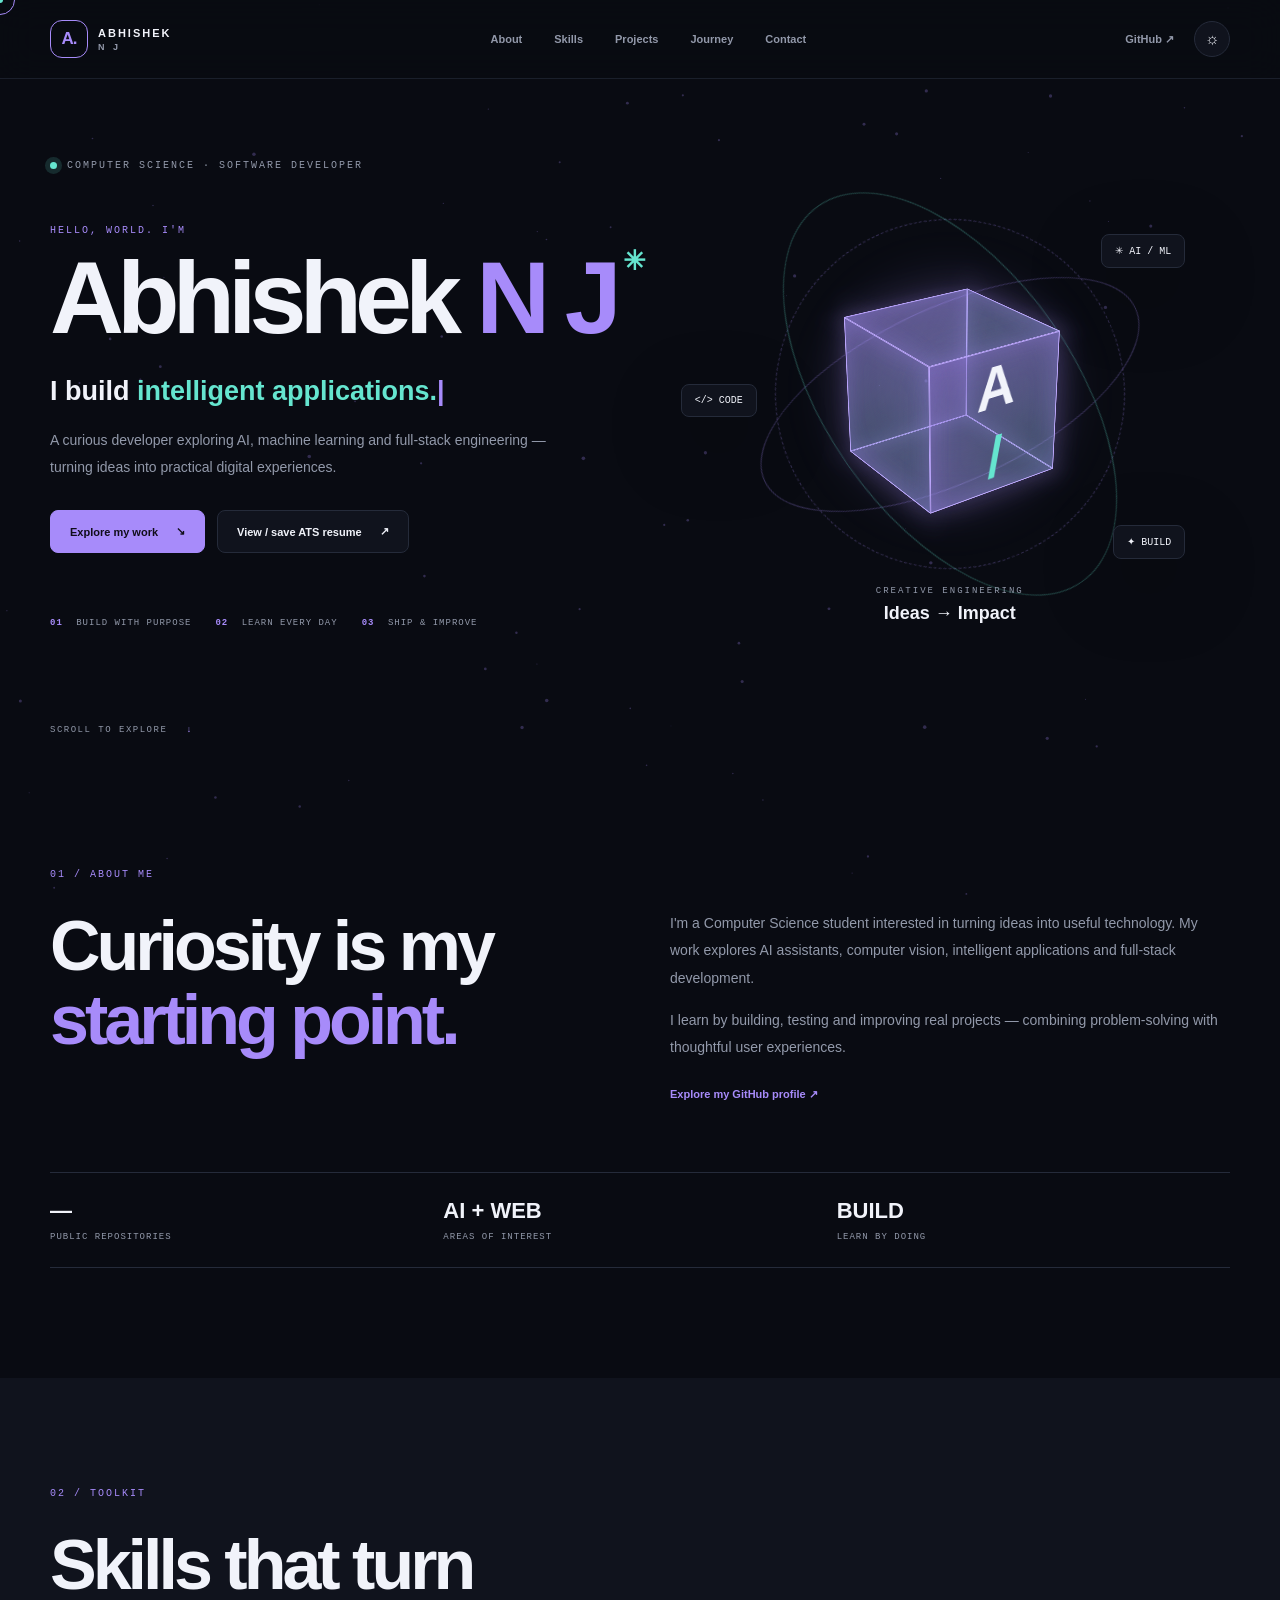
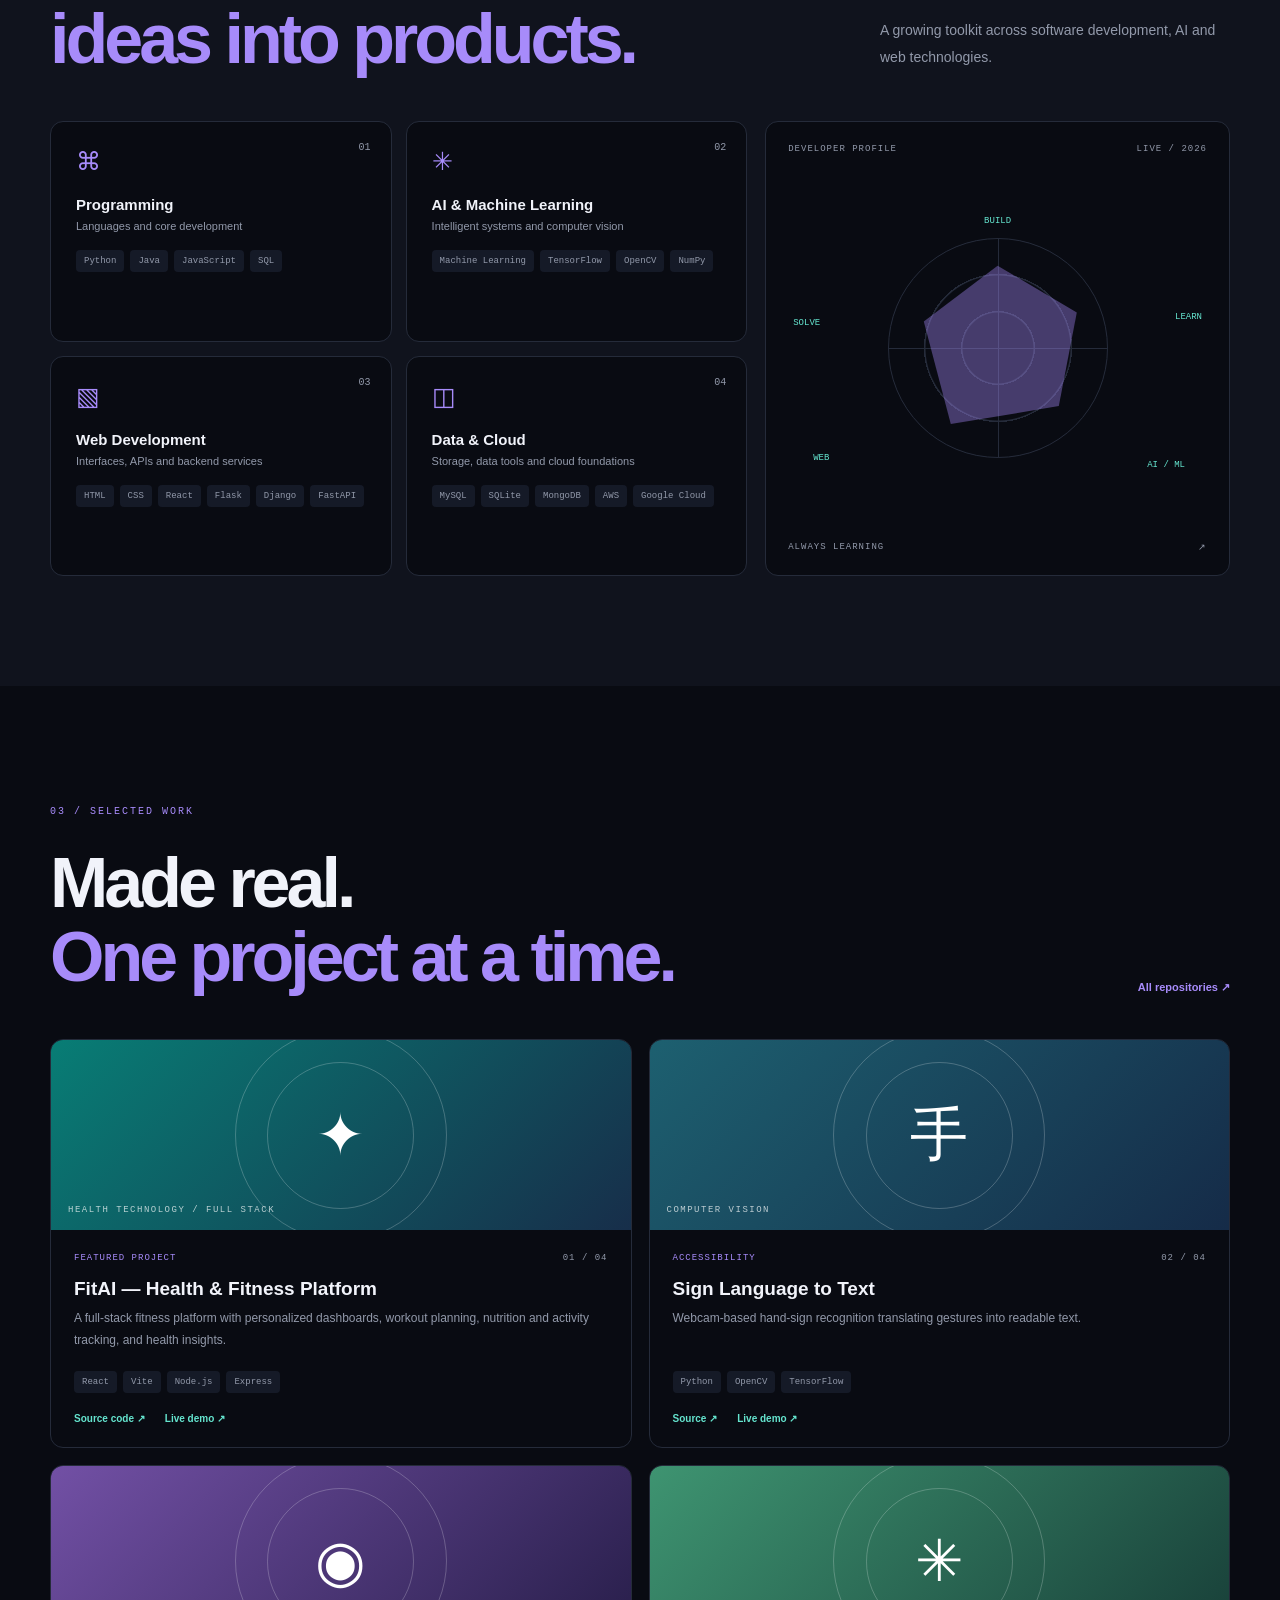
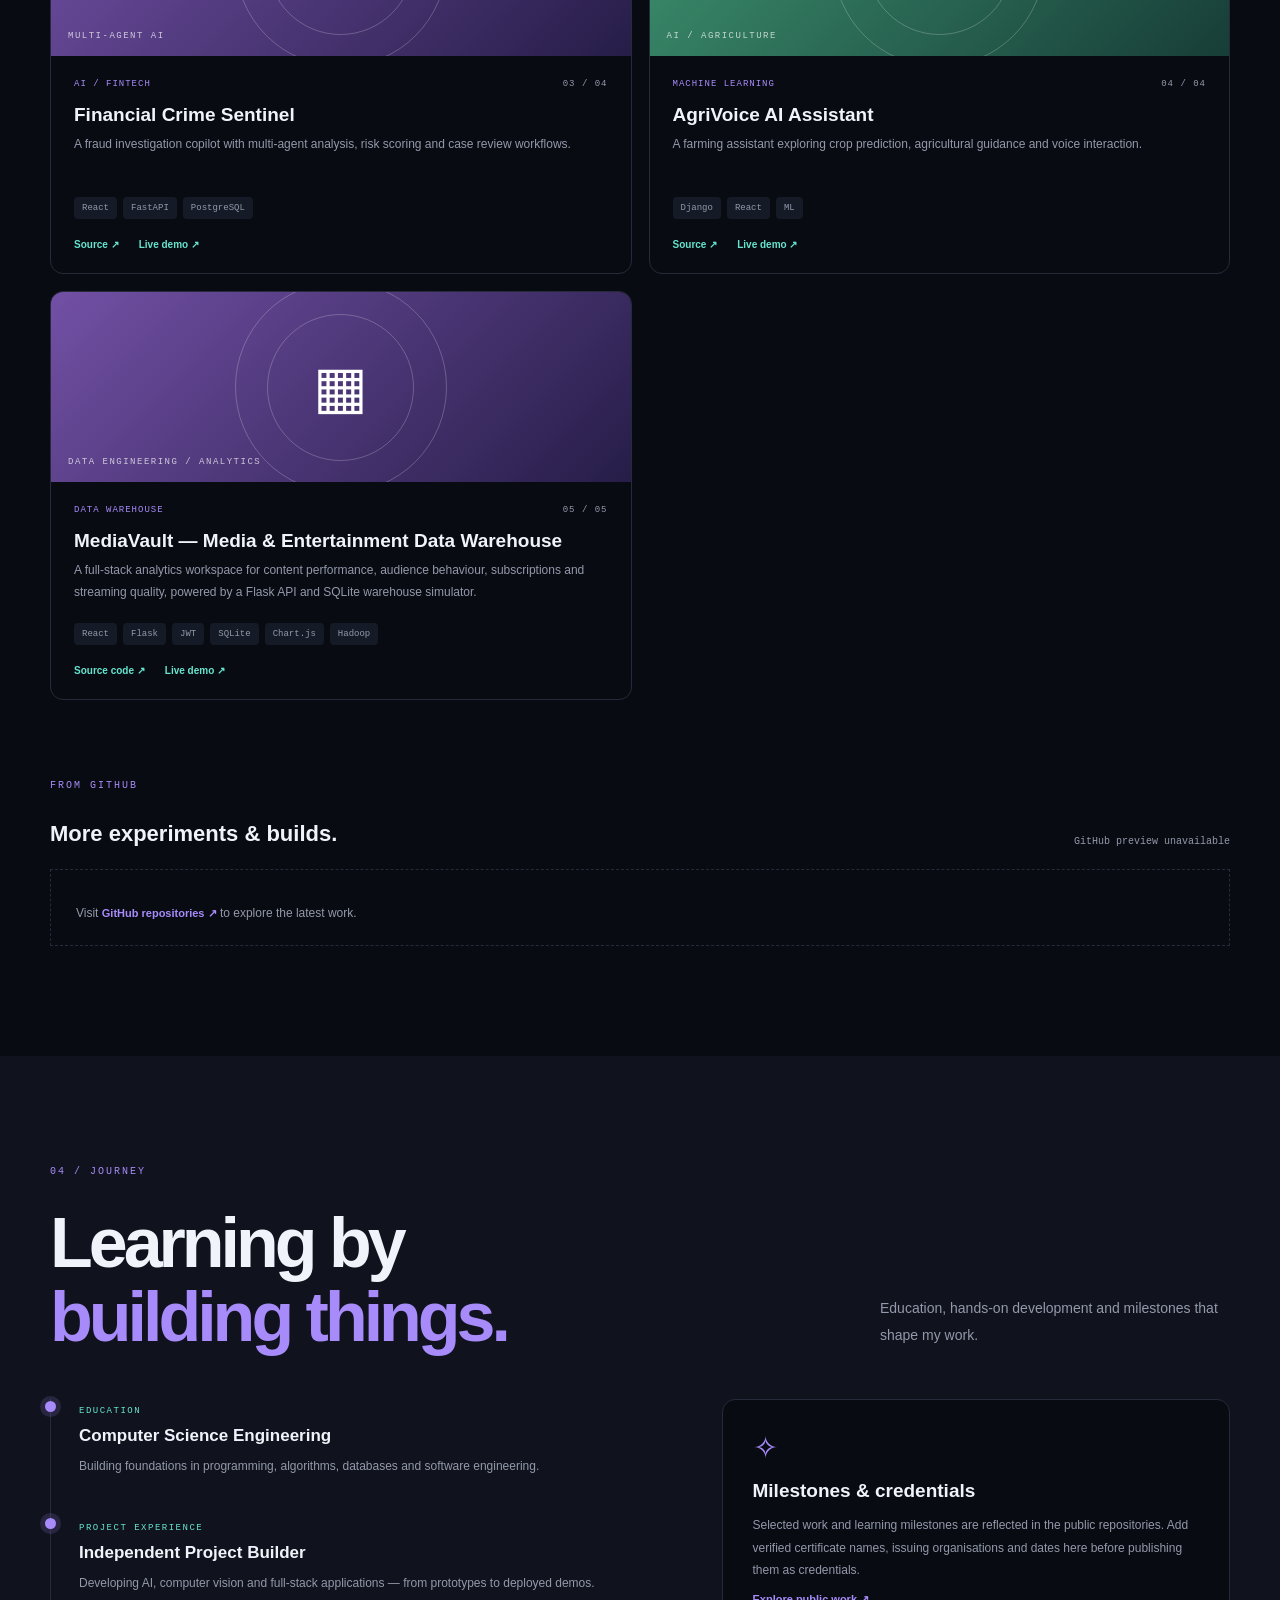
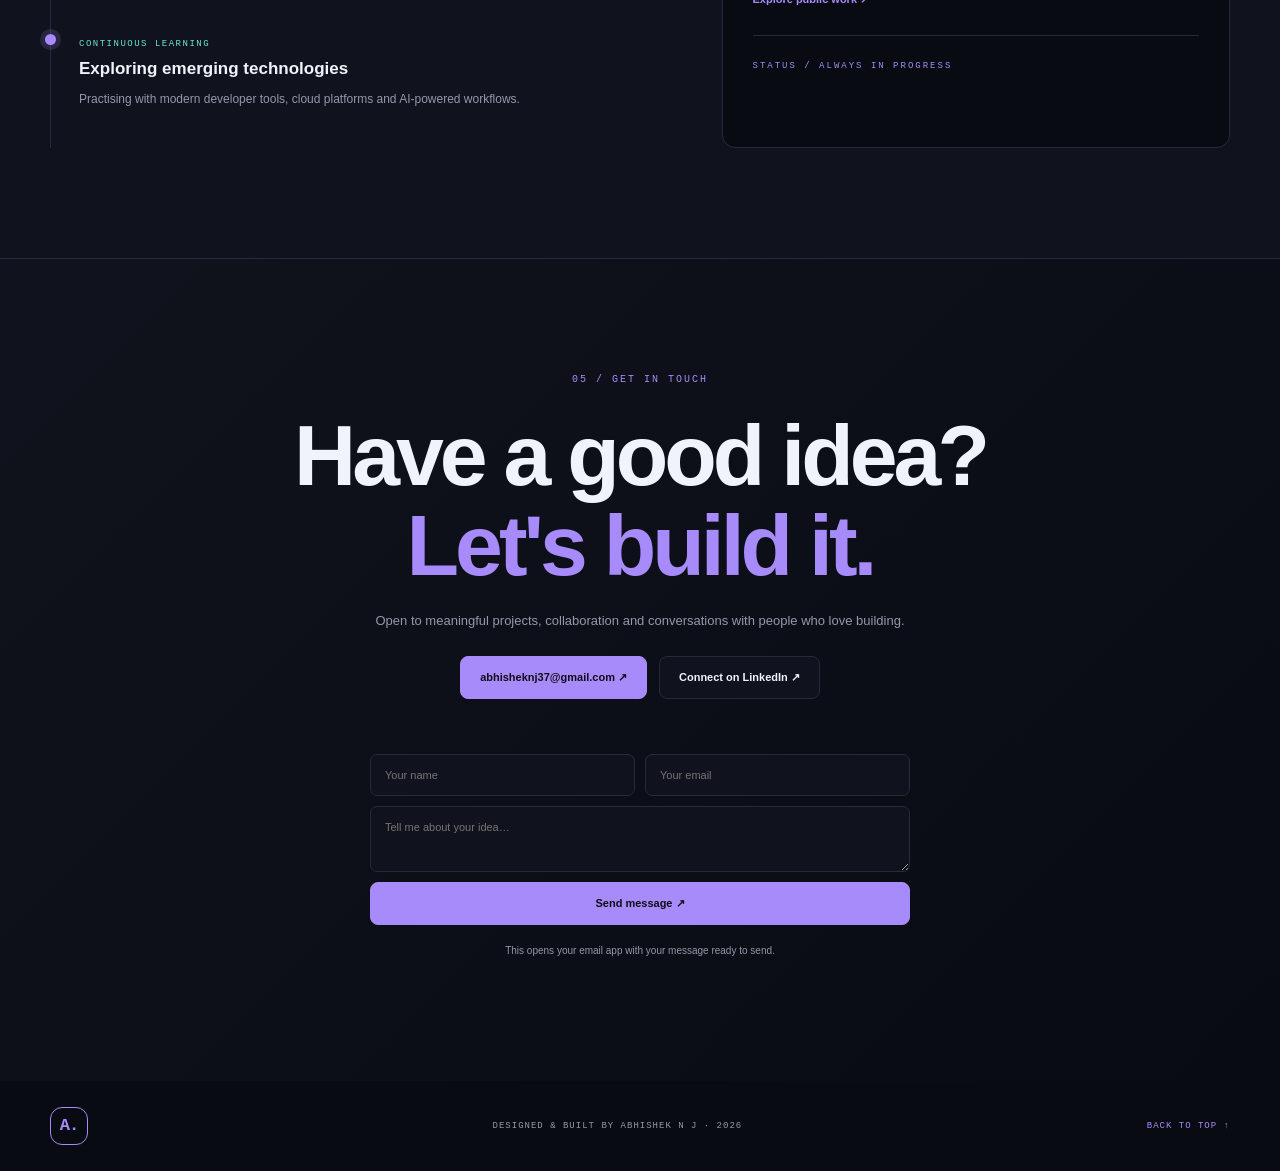
==== commit 01294eda: "Add MediaVault data warehouse to featured portfolio projects" ====
--- a/index.html
+++ b/index.html
@@ -56,6 +56,7 @@
         <article class="project-card tilt"><div class="project-art art-sign"><span>手</span><small>COMPUTER VISION</small></div><div class="project-body"><div class="project-meta">ACCESSIBILITY <span>02 / 04</span></div><h3>Sign Language to Text</h3><p>Webcam-based hand-sign recognition translating gestures into readable text.</p><div class="project-tags"><span>Python</span><span>OpenCV</span><span>TensorFlow</span></div><div class="project-links"><a href="https://github.com/abhisheknj37/sign-to-text-translator" target="_blank" rel="noreferrer">Source ↗</a><a href="https://sign-to-text-translator.onrender.com" target="_blank" rel="noreferrer">Live demo ↗</a></div></div></article>
         <article class="project-card tilt"><div class="project-art art-fraud"><span>◉</span><small>MULTI-AGENT AI</small></div><div class="project-body"><div class="project-meta">AI / FINTECH <span>03 / 04</span></div><h3>Financial Crime Sentinel</h3><p>A fraud investigation copilot with multi-agent analysis, risk scoring and case review workflows.</p><div class="project-tags"><span>React</span><span>FastAPI</span><span>PostgreSQL</span></div><div class="project-links"><a href="https://github.com/abhisheknj37/Multi-Agent-Fraud-Investigation-Copilot" target="_blank" rel="noreferrer">Source ↗</a><a href="https://financial-crime-sentinel.onrender.com" target="_blank" rel="noreferrer">Live demo ↗</a></div></div></article>
         <article class="project-card tilt"><div class="project-art art-agri"><span>✳</span><small>AI / AGRICULTURE</small></div><div class="project-body"><div class="project-meta">MACHINE LEARNING <span>04 / 04</span></div><h3>AgriVoice AI Assistant</h3><p>A farming assistant exploring crop prediction, agricultural guidance and voice interaction.</p><div class="project-tags"><span>Django</span><span>React</span><span>ML</span></div><div class="project-links"><a href="https://github.com/abhisheknj37/AgriVoice-Ai-assistent" target="_blank" rel="noreferrer">Source ↗</a><a href="https://agrivoice-api-5jh2.onrender.com" target="_blank" rel="noreferrer">Live demo ↗</a></div></div></article>
+        <article class="project-card tilt"><div class="project-art art-fraud"><span>▦</span><small>DATA ENGINEERING / ANALYTICS</small></div><div class="project-body"><div class="project-meta">DATA WAREHOUSE <span>05 / 05</span></div><h3>MediaVault — Media & Entertainment Data Warehouse</h3><p>A full-stack analytics workspace for content performance, audience behaviour, subscriptions and streaming quality, powered by a Flask API and SQLite warehouse simulator.</p><div class="project-tags"><span>React</span><span>Flask</span><span>JWT</span><span>SQLite</span><span>Chart.js</span><span>Hadoop</span></div><div class="project-links"><a href="https://github.com/abhisheknj37/Bigdata-Mini-project" target="_blank" rel="noreferrer">Source code ↗</a><a href="https://mediavault-dashboard.vercel.app" target="_blank" rel="noreferrer">Live demo ↗</a></div></div></article>
       </div>
       <div class="repo-heading"><div><span class="section-label">FROM GITHUB</span><h3>More experiments & builds.</h3></div><span id="repoStatus">Loading public repositories…</span></div><div class="repo-grid" id="repoGrid"><div class="repo-loading">Fetching public repositories from GitHub…</div></div>
     </section>
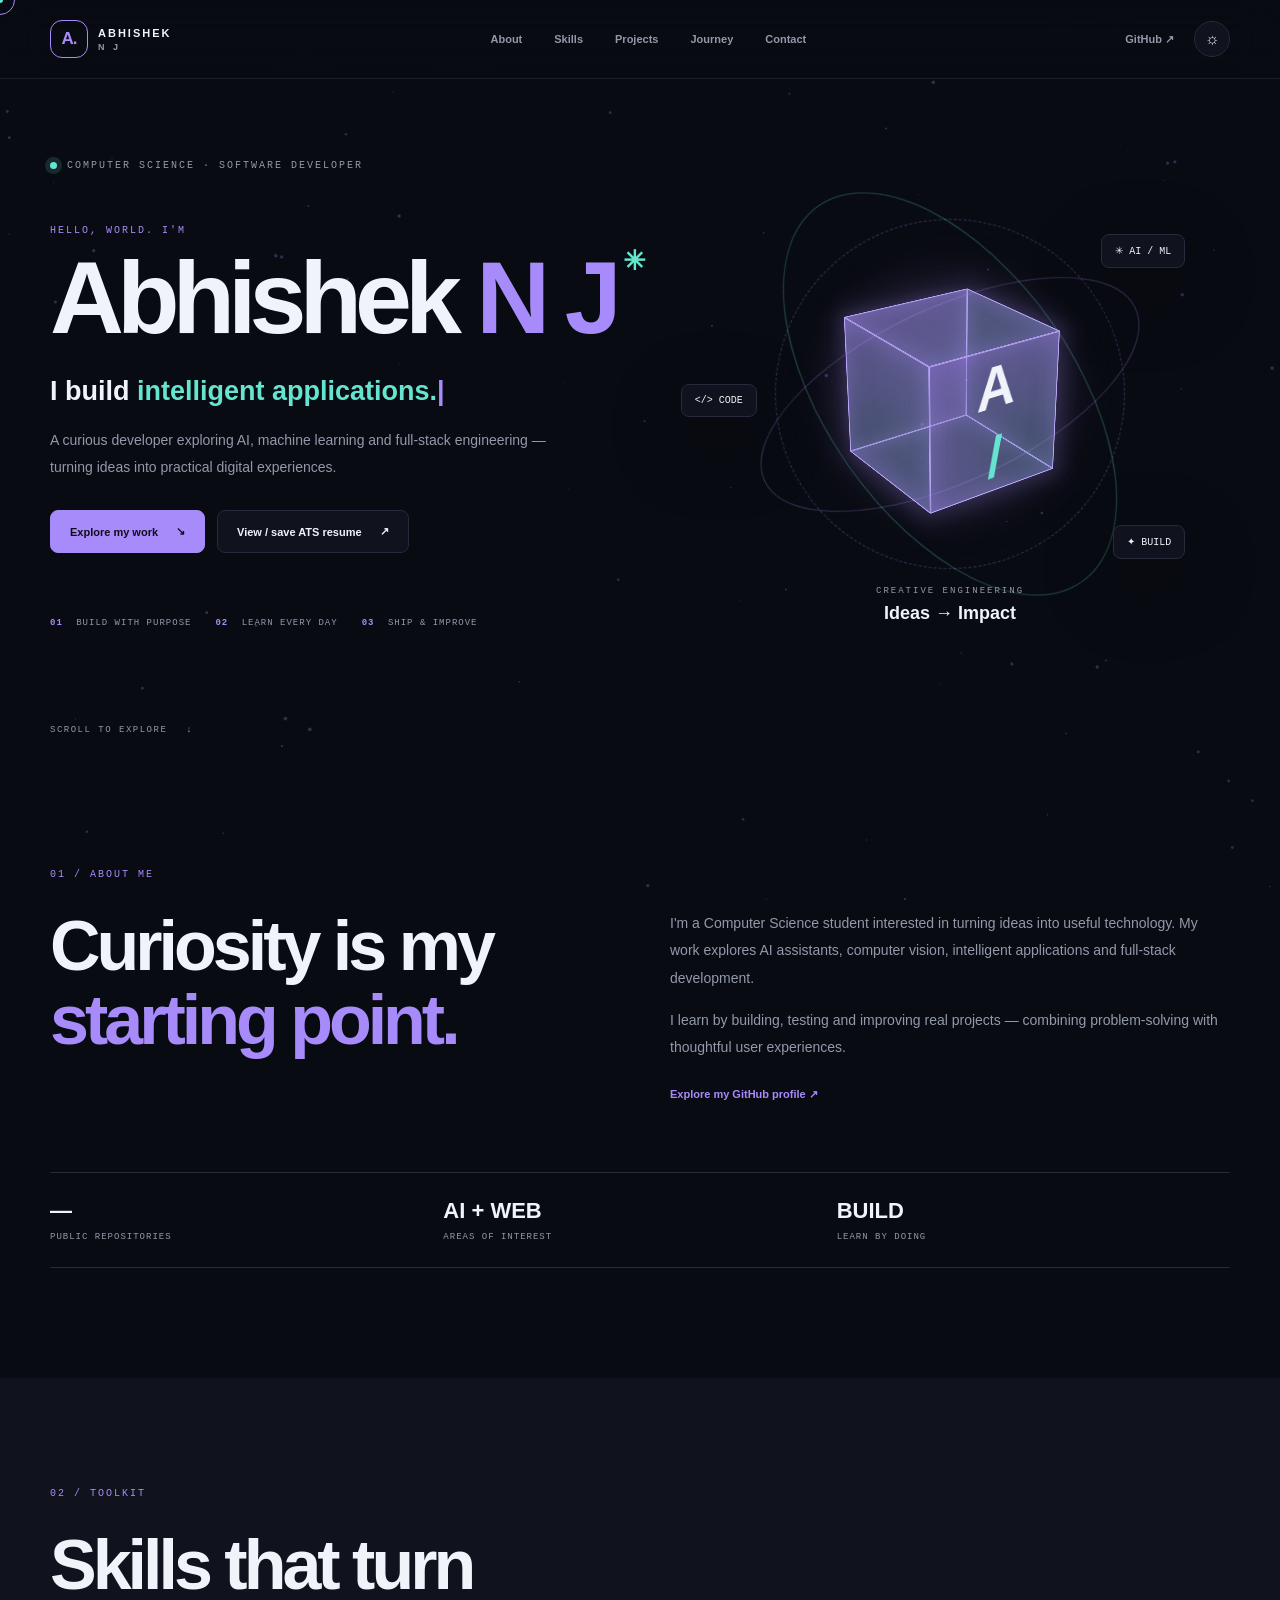
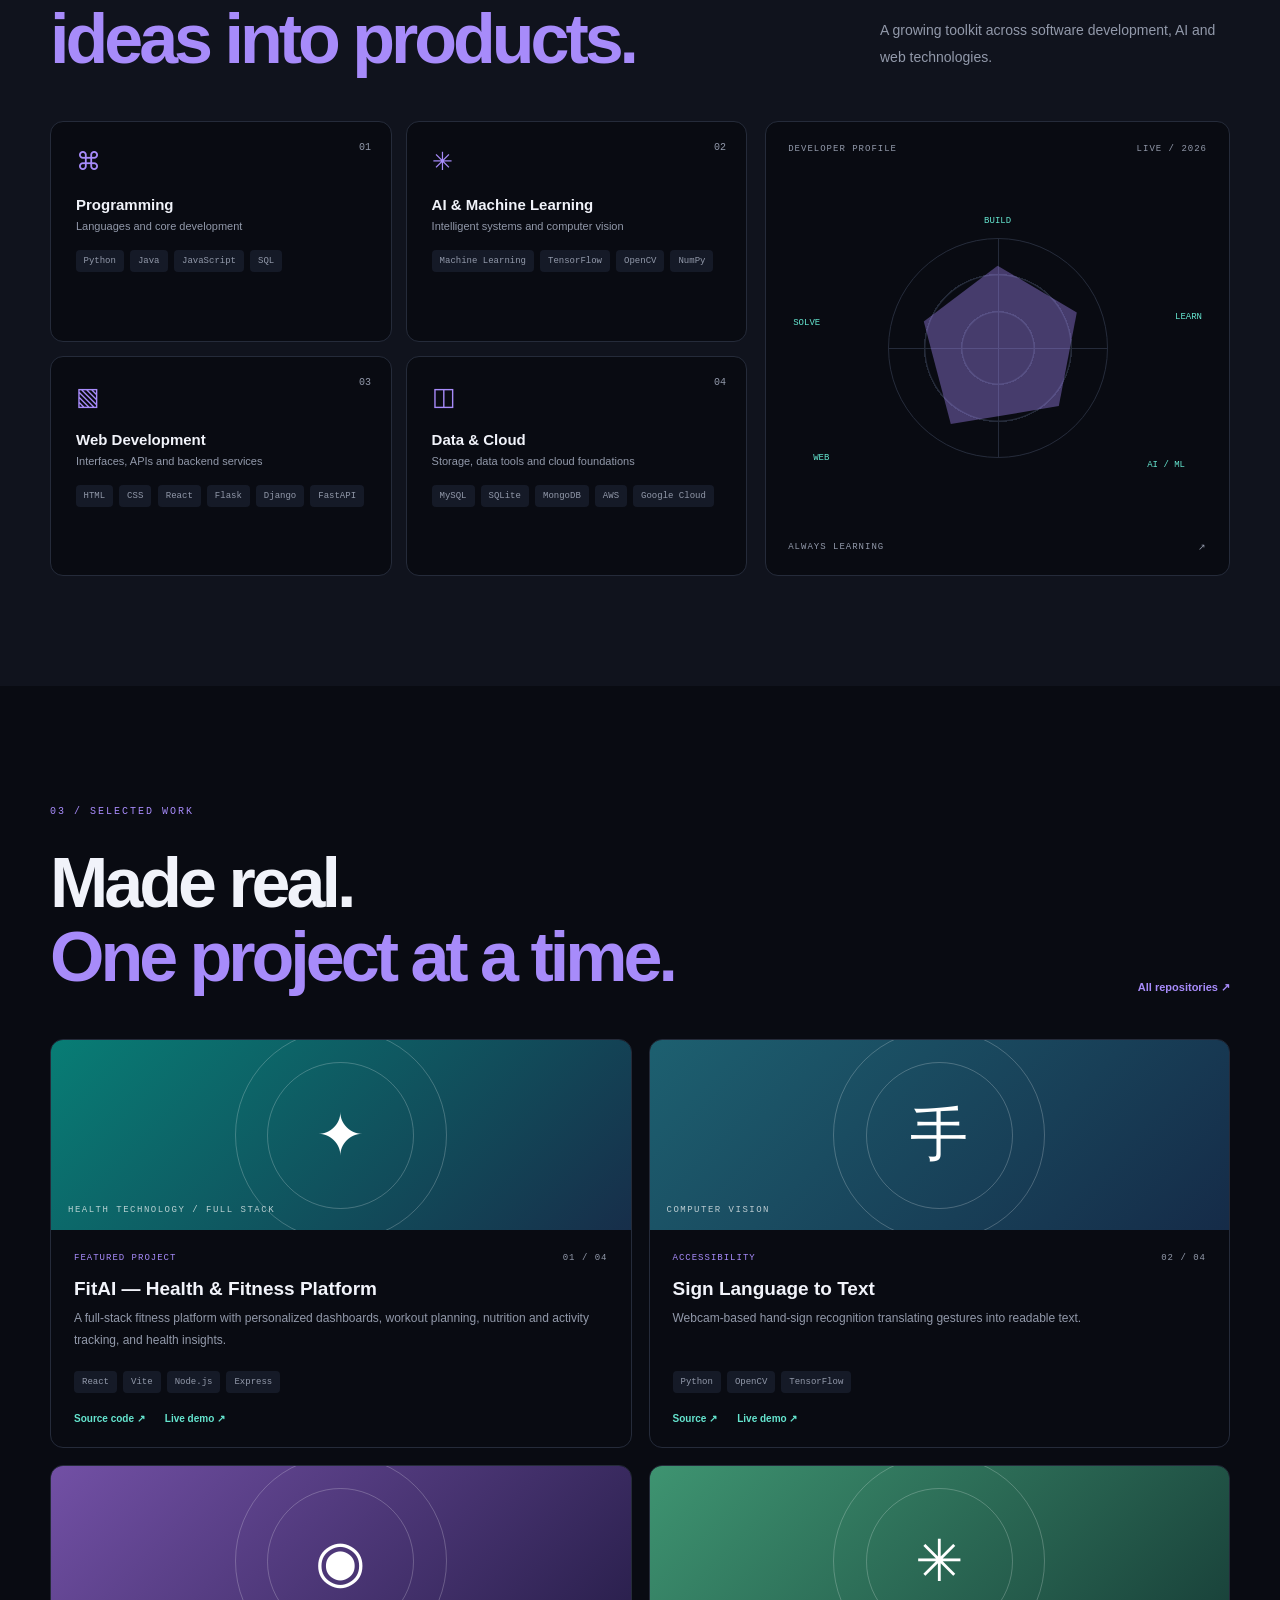
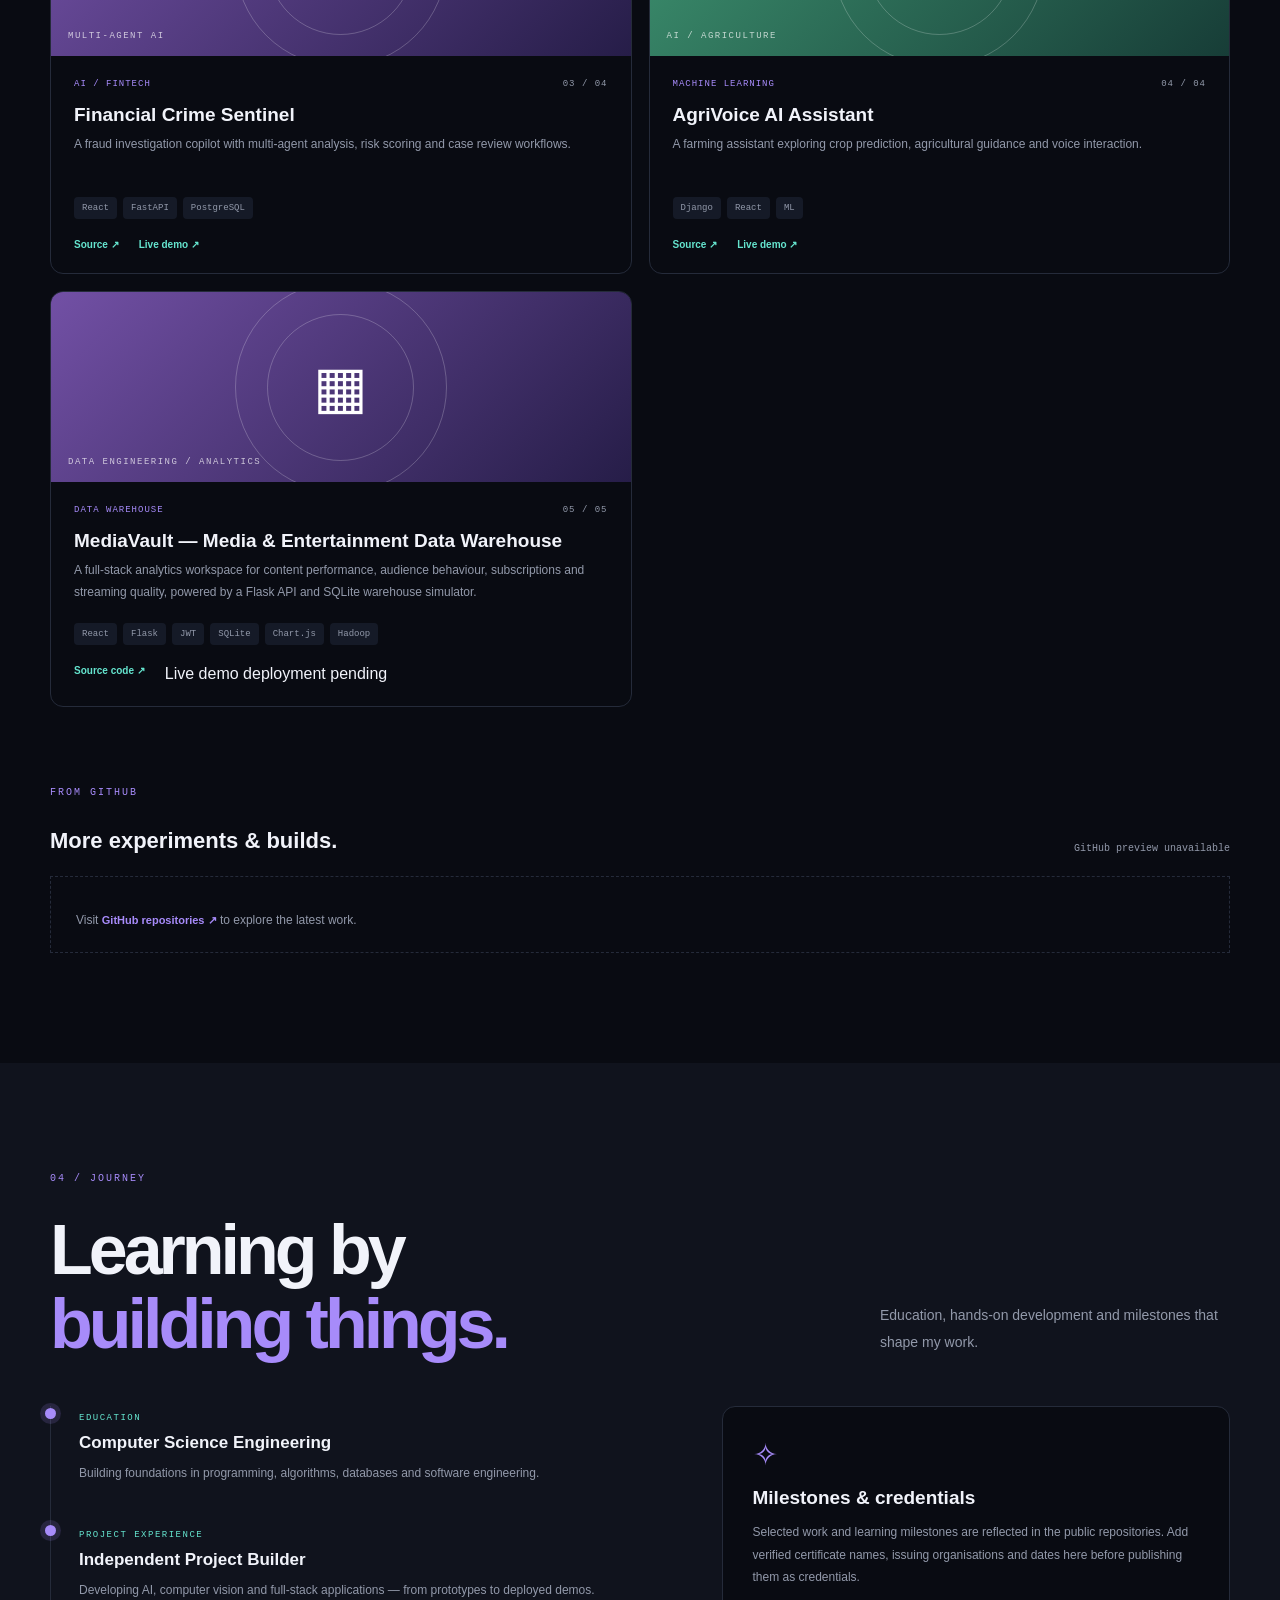
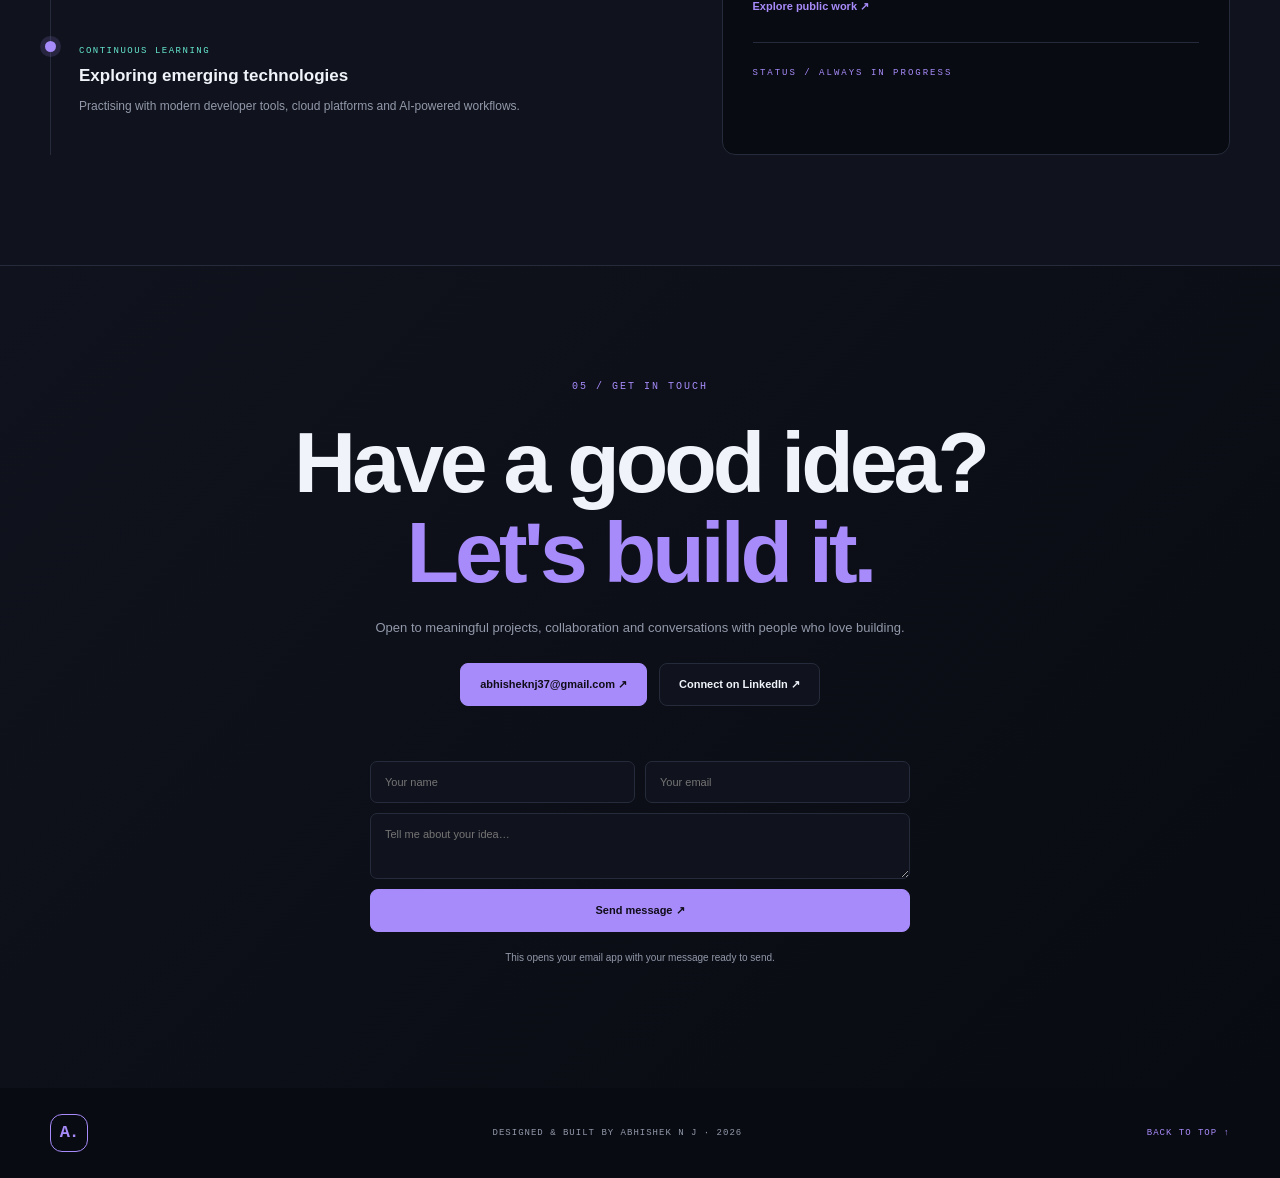
==== commit 13d53fd7: "Remove uncreated MediaVault live demo URL from portfolio" ====
--- a/index.html
+++ b/index.html
@@ -56,7 +56,7 @@
         <article class="project-card tilt"><div class="project-art art-sign"><span>手</span><small>COMPUTER VISION</small></div><div class="project-body"><div class="project-meta">ACCESSIBILITY <span>02 / 04</span></div><h3>Sign Language to Text</h3><p>Webcam-based hand-sign recognition translating gestures into readable text.</p><div class="project-tags"><span>Python</span><span>OpenCV</span><span>TensorFlow</span></div><div class="project-links"><a href="https://github.com/abhisheknj37/sign-to-text-translator" target="_blank" rel="noreferrer">Source ↗</a><a href="https://sign-to-text-translator.onrender.com" target="_blank" rel="noreferrer">Live demo ↗</a></div></div></article>
         <article class="project-card tilt"><div class="project-art art-fraud"><span>◉</span><small>MULTI-AGENT AI</small></div><div class="project-body"><div class="project-meta">AI / FINTECH <span>03 / 04</span></div><h3>Financial Crime Sentinel</h3><p>A fraud investigation copilot with multi-agent analysis, risk scoring and case review workflows.</p><div class="project-tags"><span>React</span><span>FastAPI</span><span>PostgreSQL</span></div><div class="project-links"><a href="https://github.com/abhisheknj37/Multi-Agent-Fraud-Investigation-Copilot" target="_blank" rel="noreferrer">Source ↗</a><a href="https://financial-crime-sentinel.onrender.com" target="_blank" rel="noreferrer">Live demo ↗</a></div></div></article>
         <article class="project-card tilt"><div class="project-art art-agri"><span>✳</span><small>AI / AGRICULTURE</small></div><div class="project-body"><div class="project-meta">MACHINE LEARNING <span>04 / 04</span></div><h3>AgriVoice AI Assistant</h3><p>A farming assistant exploring crop prediction, agricultural guidance and voice interaction.</p><div class="project-tags"><span>Django</span><span>React</span><span>ML</span></div><div class="project-links"><a href="https://github.com/abhisheknj37/AgriVoice-Ai-assistent" target="_blank" rel="noreferrer">Source ↗</a><a href="https://agrivoice-api-5jh2.onrender.com" target="_blank" rel="noreferrer">Live demo ↗</a></div></div></article>
-        <article class="project-card tilt"><div class="project-art art-fraud"><span>▦</span><small>DATA ENGINEERING / ANALYTICS</small></div><div class="project-body"><div class="project-meta">DATA WAREHOUSE <span>05 / 05</span></div><h3>MediaVault — Media & Entertainment Data Warehouse</h3><p>A full-stack analytics workspace for content performance, audience behaviour, subscriptions and streaming quality, powered by a Flask API and SQLite warehouse simulator.</p><div class="project-tags"><span>React</span><span>Flask</span><span>JWT</span><span>SQLite</span><span>Chart.js</span><span>Hadoop</span></div><div class="project-links"><a href="https://github.com/abhisheknj37/Bigdata-Mini-project" target="_blank" rel="noreferrer">Source code ↗</a><a href="https://mediavault-dashboard.vercel.app" target="_blank" rel="noreferrer">Live demo ↗</a></div></div></article>
+        <article class="project-card tilt"><div class="project-art art-fraud"><span>▦</span><small>DATA ENGINEERING / ANALYTICS</small></div><div class="project-body"><div class="project-meta">DATA WAREHOUSE <span>05 / 05</span></div><h3>MediaVault — Media & Entertainment Data Warehouse</h3><p>A full-stack analytics workspace for content performance, audience behaviour, subscriptions and streaming quality, powered by a Flask API and SQLite warehouse simulator.</p><div class="project-tags"><span>React</span><span>Flask</span><span>JWT</span><span>SQLite</span><span>Chart.js</span><span>Hadoop</span></div><div class="project-links"><a href="https://github.com/abhisheknj37/Bigdata-Mini-project" target="_blank" rel="noreferrer">Source code ↗</a><span class="project-pending">Live demo deployment pending</span></div></div></article>
       </div>
       <div class="repo-heading"><div><span class="section-label">FROM GITHUB</span><h3>More experiments & builds.</h3></div><span id="repoStatus">Loading public repositories…</span></div><div class="repo-grid" id="repoGrid"><div class="repo-loading">Fetching public repositories from GitHub…</div></div>
     </section>
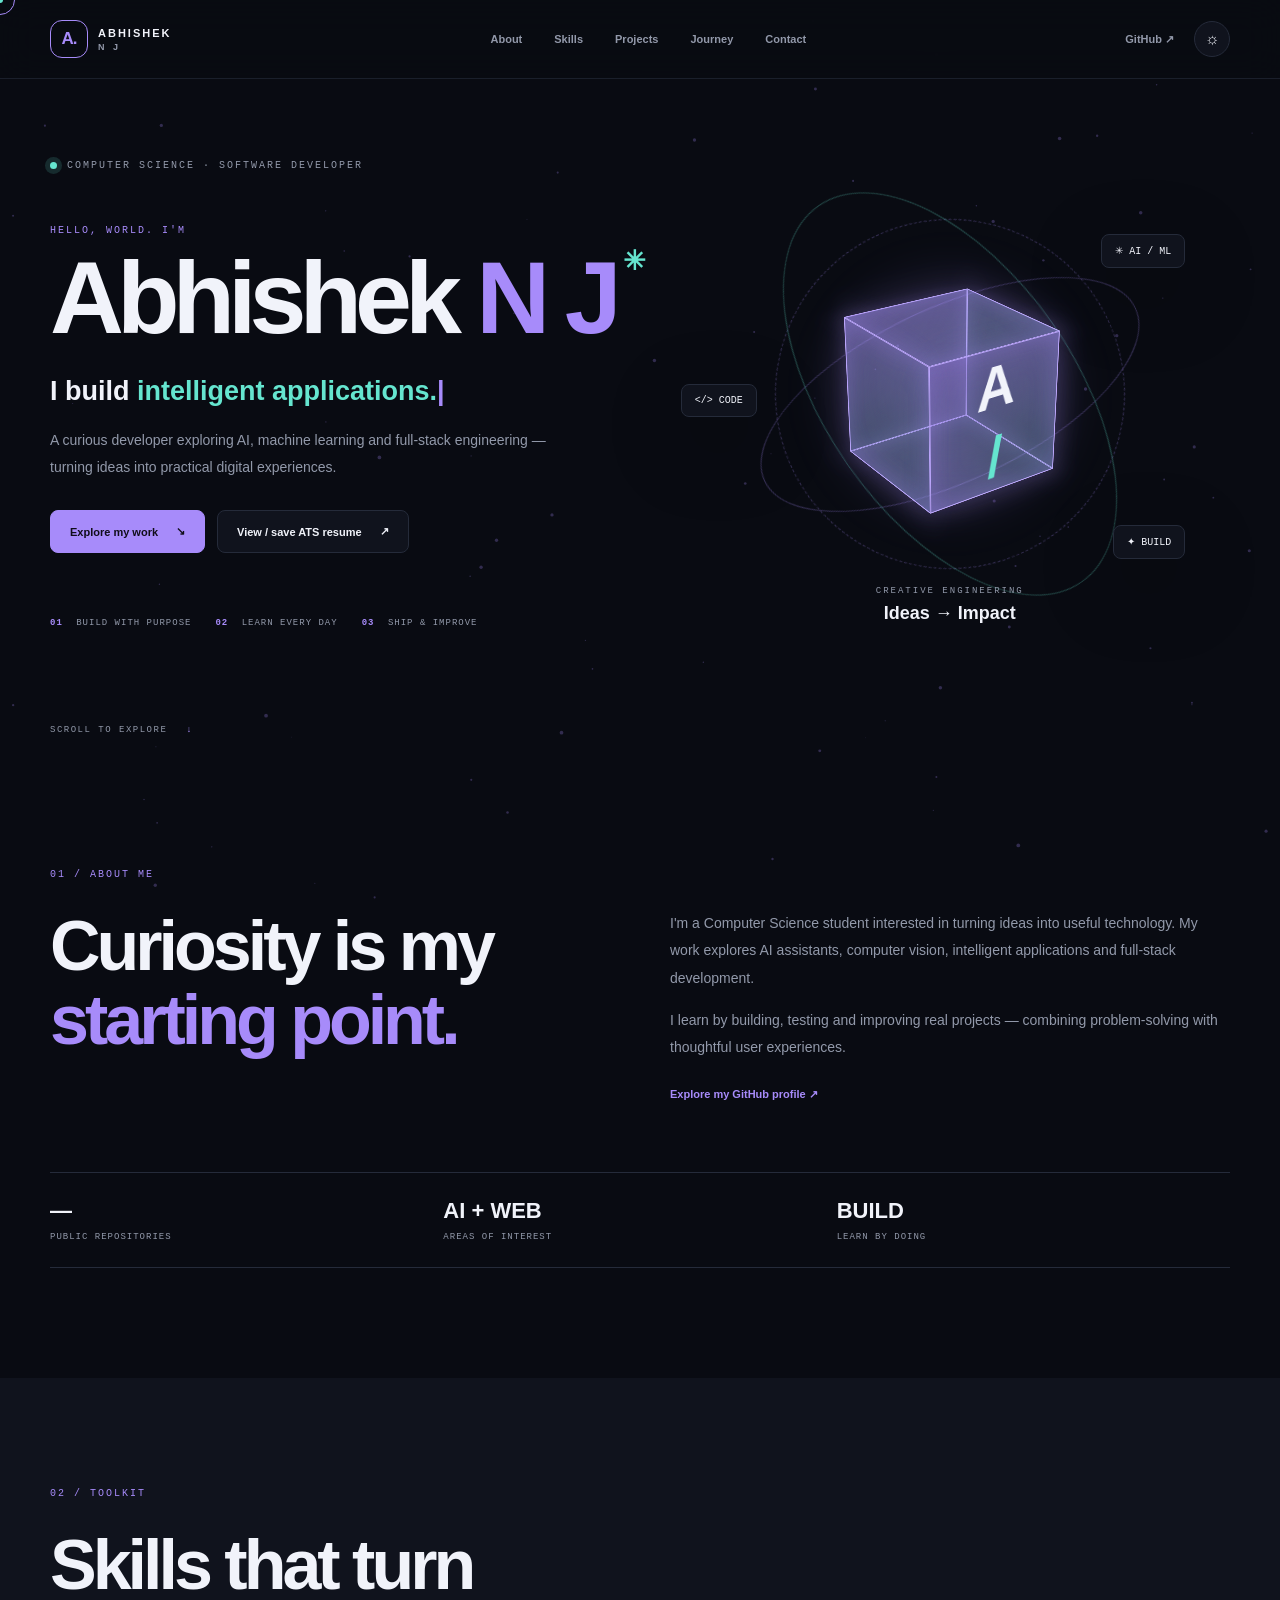
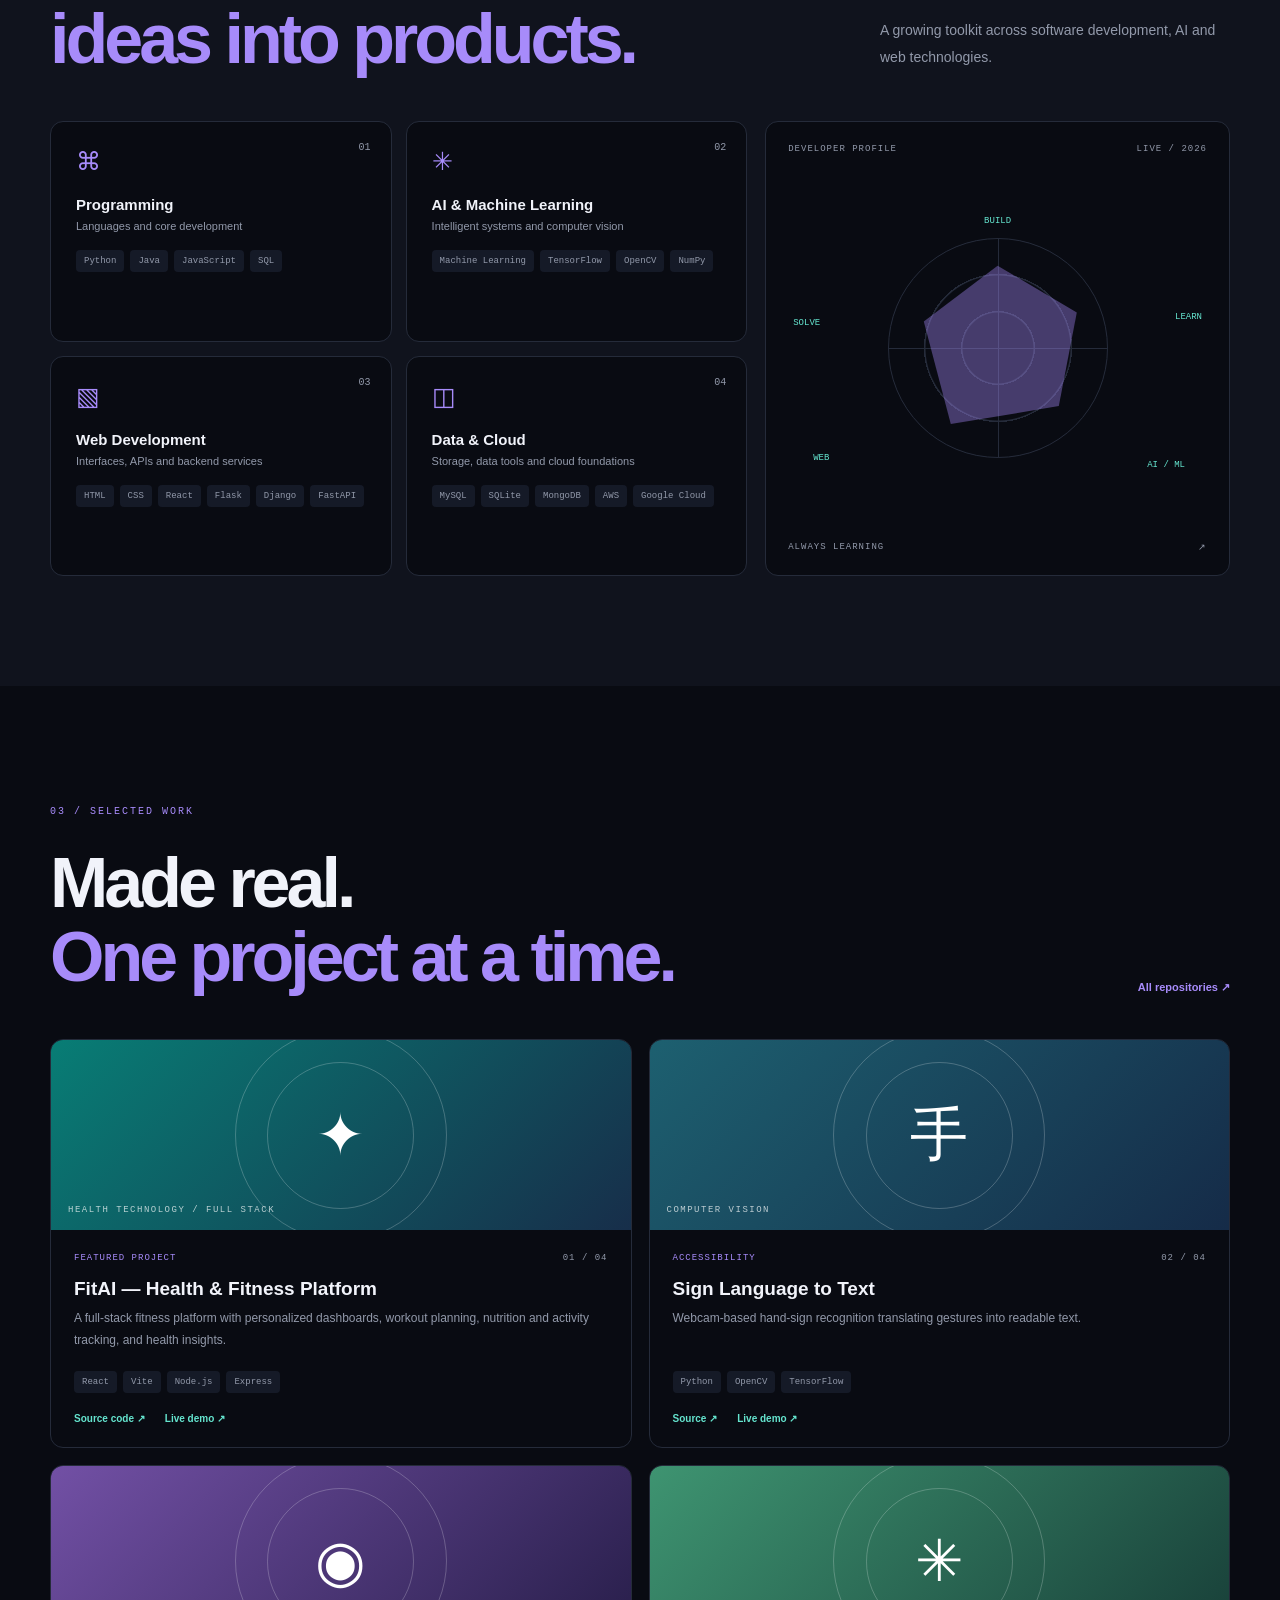
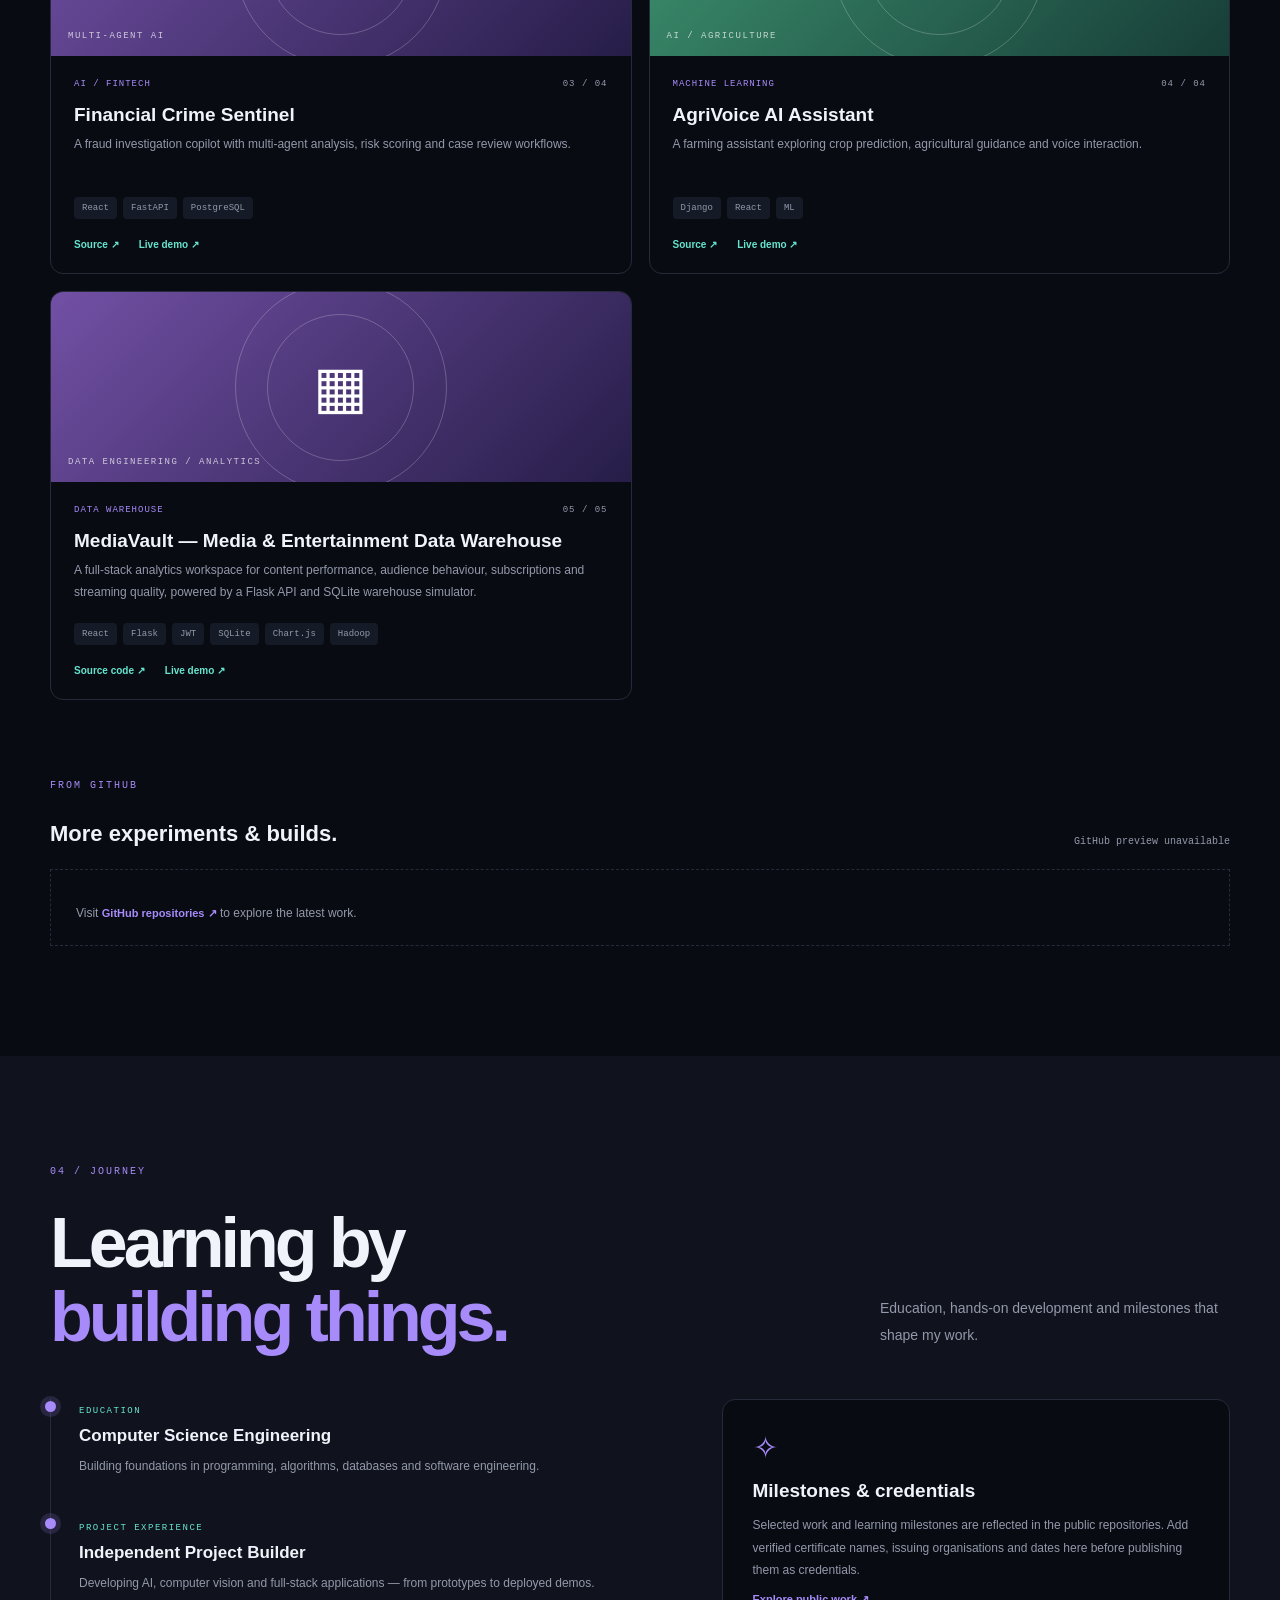
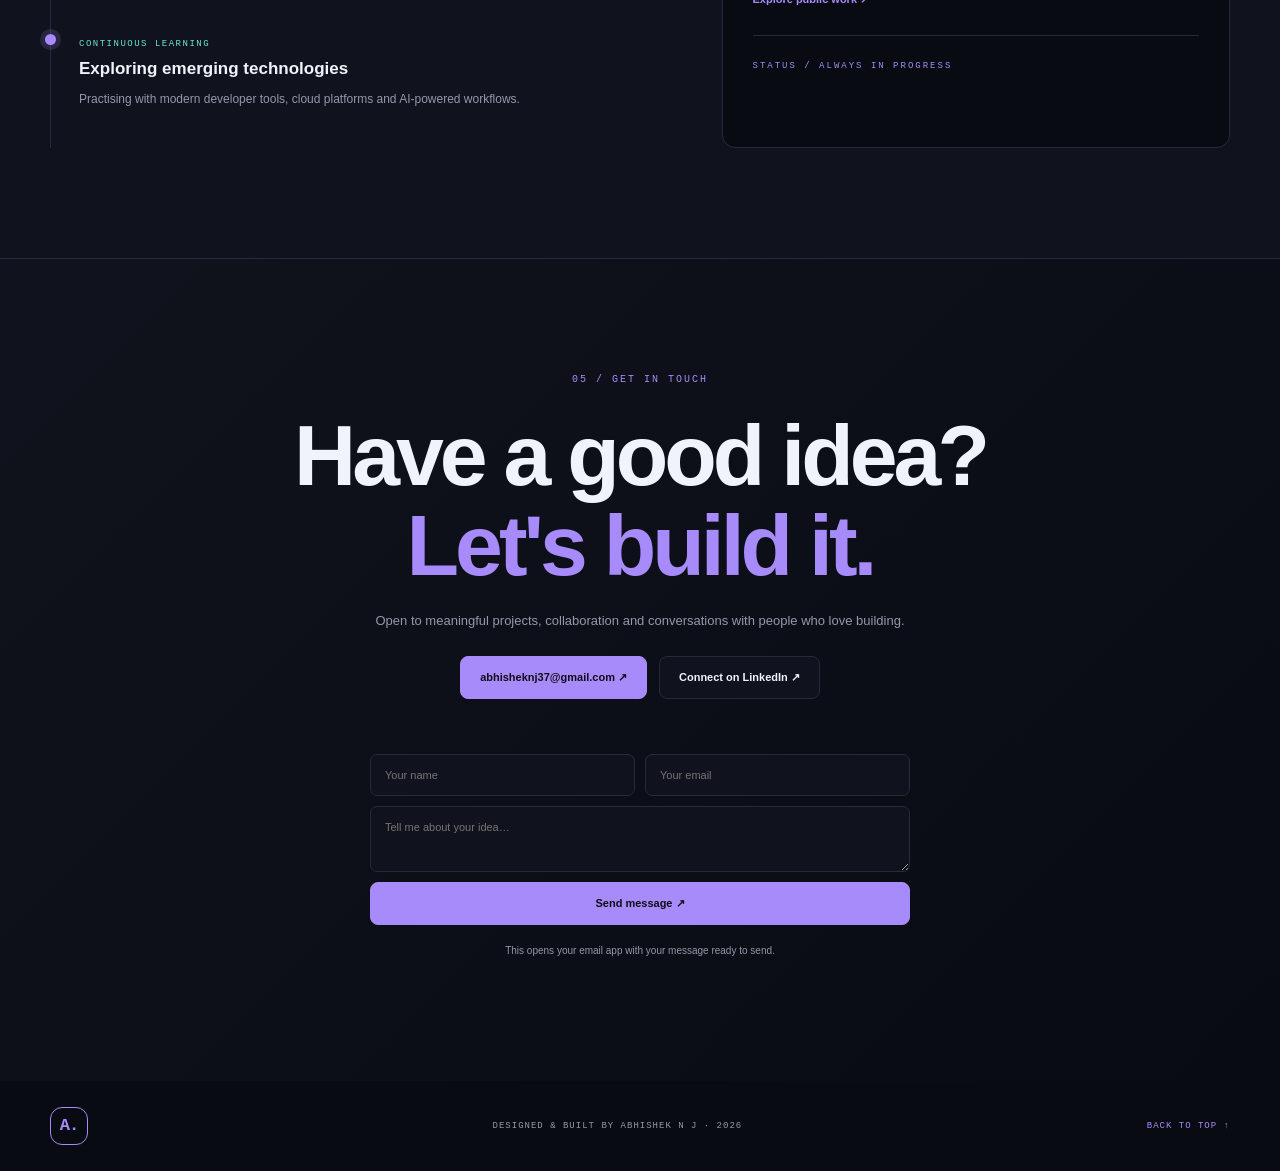
==== commit ec5ca4ff: "Link MediaVault live demo from portfolio project card" ====
--- a/index.html
+++ b/index.html
@@ -56,7 +56,7 @@
         <article class="project-card tilt"><div class="project-art art-sign"><span>手</span><small>COMPUTER VISION</small></div><div class="project-body"><div class="project-meta">ACCESSIBILITY <span>02 / 04</span></div><h3>Sign Language to Text</h3><p>Webcam-based hand-sign recognition translating gestures into readable text.</p><div class="project-tags"><span>Python</span><span>OpenCV</span><span>TensorFlow</span></div><div class="project-links"><a href="https://github.com/abhisheknj37/sign-to-text-translator" target="_blank" rel="noreferrer">Source ↗</a><a href="https://sign-to-text-translator.onrender.com" target="_blank" rel="noreferrer">Live demo ↗</a></div></div></article>
         <article class="project-card tilt"><div class="project-art art-fraud"><span>◉</span><small>MULTI-AGENT AI</small></div><div class="project-body"><div class="project-meta">AI / FINTECH <span>03 / 04</span></div><h3>Financial Crime Sentinel</h3><p>A fraud investigation copilot with multi-agent analysis, risk scoring and case review workflows.</p><div class="project-tags"><span>React</span><span>FastAPI</span><span>PostgreSQL</span></div><div class="project-links"><a href="https://github.com/abhisheknj37/Multi-Agent-Fraud-Investigation-Copilot" target="_blank" rel="noreferrer">Source ↗</a><a href="https://financial-crime-sentinel.onrender.com" target="_blank" rel="noreferrer">Live demo ↗</a></div></div></article>
         <article class="project-card tilt"><div class="project-art art-agri"><span>✳</span><small>AI / AGRICULTURE</small></div><div class="project-body"><div class="project-meta">MACHINE LEARNING <span>04 / 04</span></div><h3>AgriVoice AI Assistant</h3><p>A farming assistant exploring crop prediction, agricultural guidance and voice interaction.</p><div class="project-tags"><span>Django</span><span>React</span><span>ML</span></div><div class="project-links"><a href="https://github.com/abhisheknj37/AgriVoice-Ai-assistent" target="_blank" rel="noreferrer">Source ↗</a><a href="https://agrivoice-api-5jh2.onrender.com" target="_blank" rel="noreferrer">Live demo ↗</a></div></div></article>
-        <article class="project-card tilt"><div class="project-art art-fraud"><span>▦</span><small>DATA ENGINEERING / ANALYTICS</small></div><div class="project-body"><div class="project-meta">DATA WAREHOUSE <span>05 / 05</span></div><h3>MediaVault — Media & Entertainment Data Warehouse</h3><p>A full-stack analytics workspace for content performance, audience behaviour, subscriptions and streaming quality, powered by a Flask API and SQLite warehouse simulator.</p><div class="project-tags"><span>React</span><span>Flask</span><span>JWT</span><span>SQLite</span><span>Chart.js</span><span>Hadoop</span></div><div class="project-links"><a href="https://github.com/abhisheknj37/Bigdata-Mini-project" target="_blank" rel="noreferrer">Source code ↗</a><span class="project-pending">Live demo deployment pending</span></div></div></article>
+        <article class="project-card tilt"><div class="project-art art-fraud"><span>▦</span><small>DATA ENGINEERING / ANALYTICS</small></div><div class="project-body"><div class="project-meta">DATA WAREHOUSE <span>05 / 05</span></div><h3>MediaVault — Media & Entertainment Data Warehouse</h3><p>A full-stack analytics workspace for content performance, audience behaviour, subscriptions and streaming quality, powered by a Flask API and SQLite warehouse simulator.</p><div class="project-tags"><span>React</span><span>Flask</span><span>JWT</span><span>SQLite</span><span>Chart.js</span><span>Hadoop</span></div><div class="project-links"><a href="https://github.com/abhisheknj37/Bigdata-Mini-project" target="_blank" rel="noreferrer">Source code ↗</a><a href="https://mediavault-dashboard-a-star-codes.vercel.app" target="_blank" rel="noreferrer">Live demo ↗</a></div></div></article>
       </div>
       <div class="repo-heading"><div><span class="section-label">FROM GITHUB</span><h3>More experiments & builds.</h3></div><span id="repoStatus">Loading public repositories…</span></div><div class="repo-grid" id="repoGrid"><div class="repo-loading">Fetching public repositories from GitHub…</div></div>
     </section>
